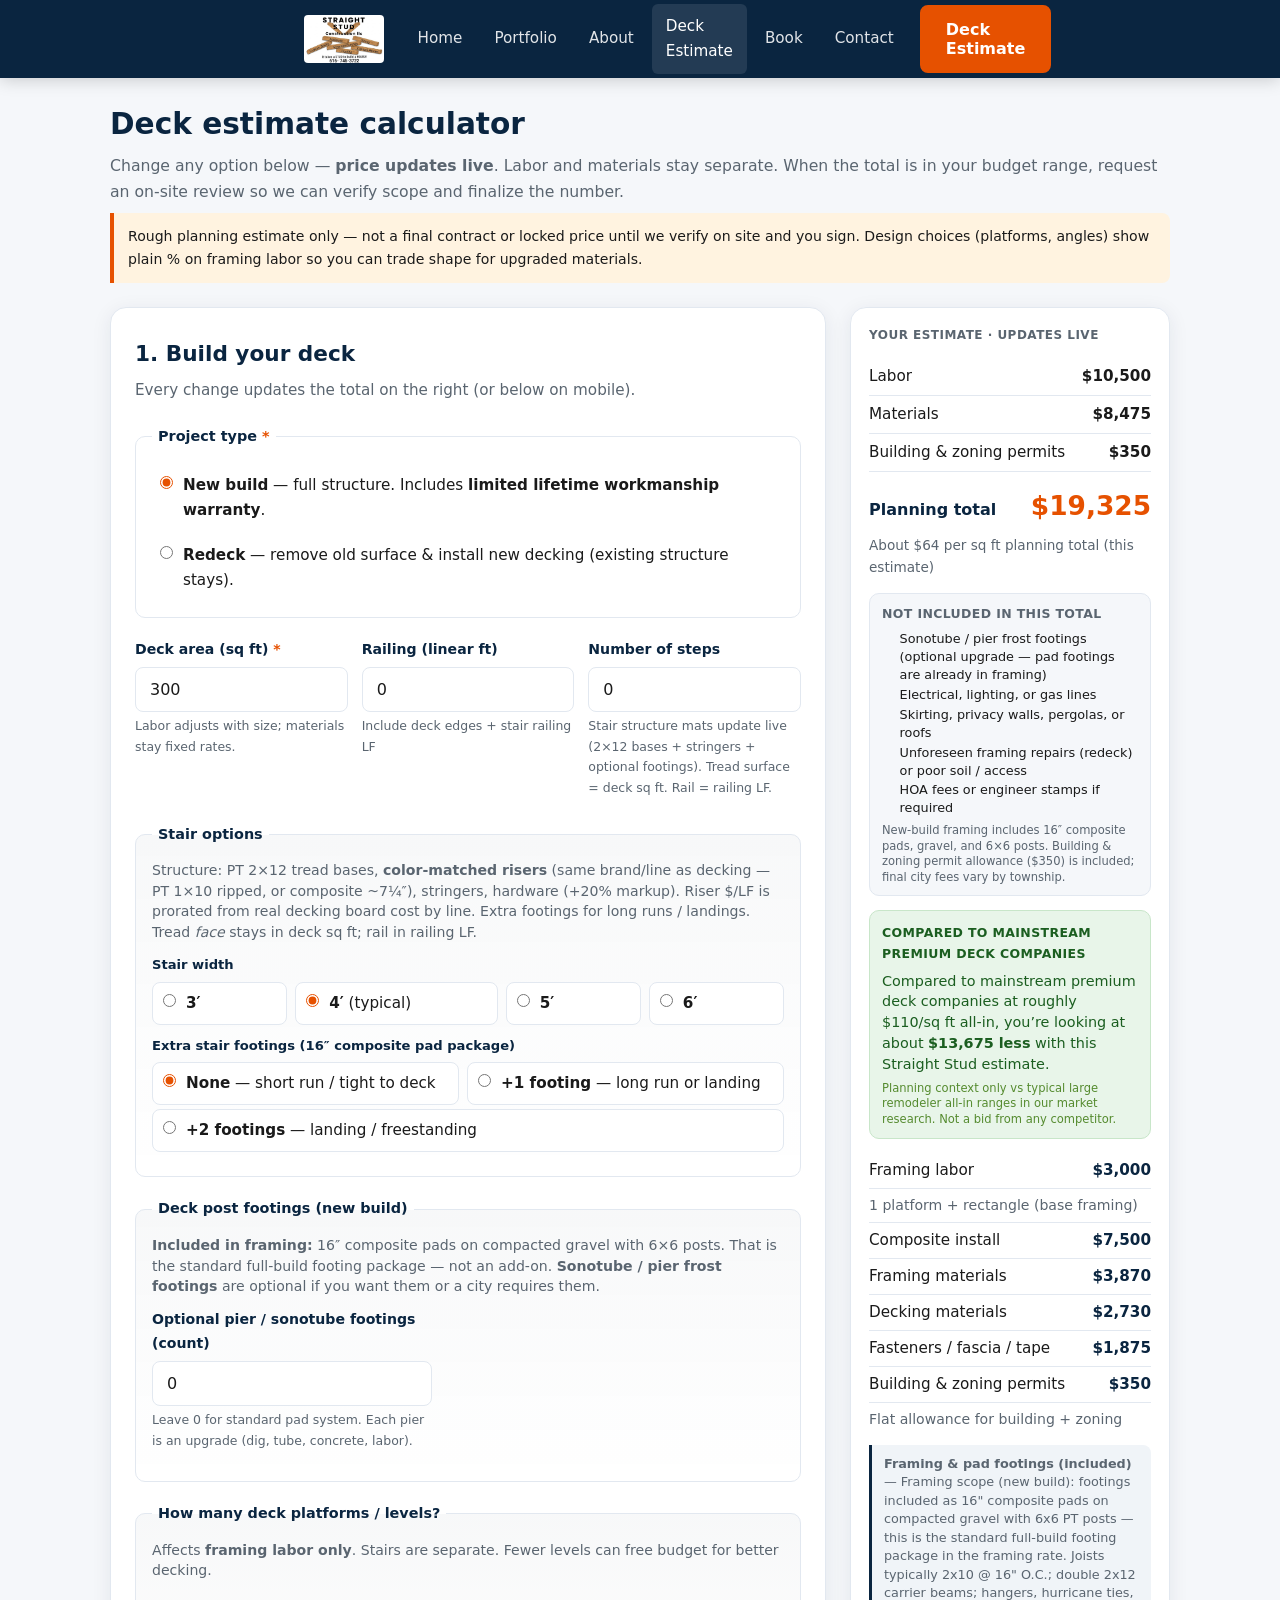
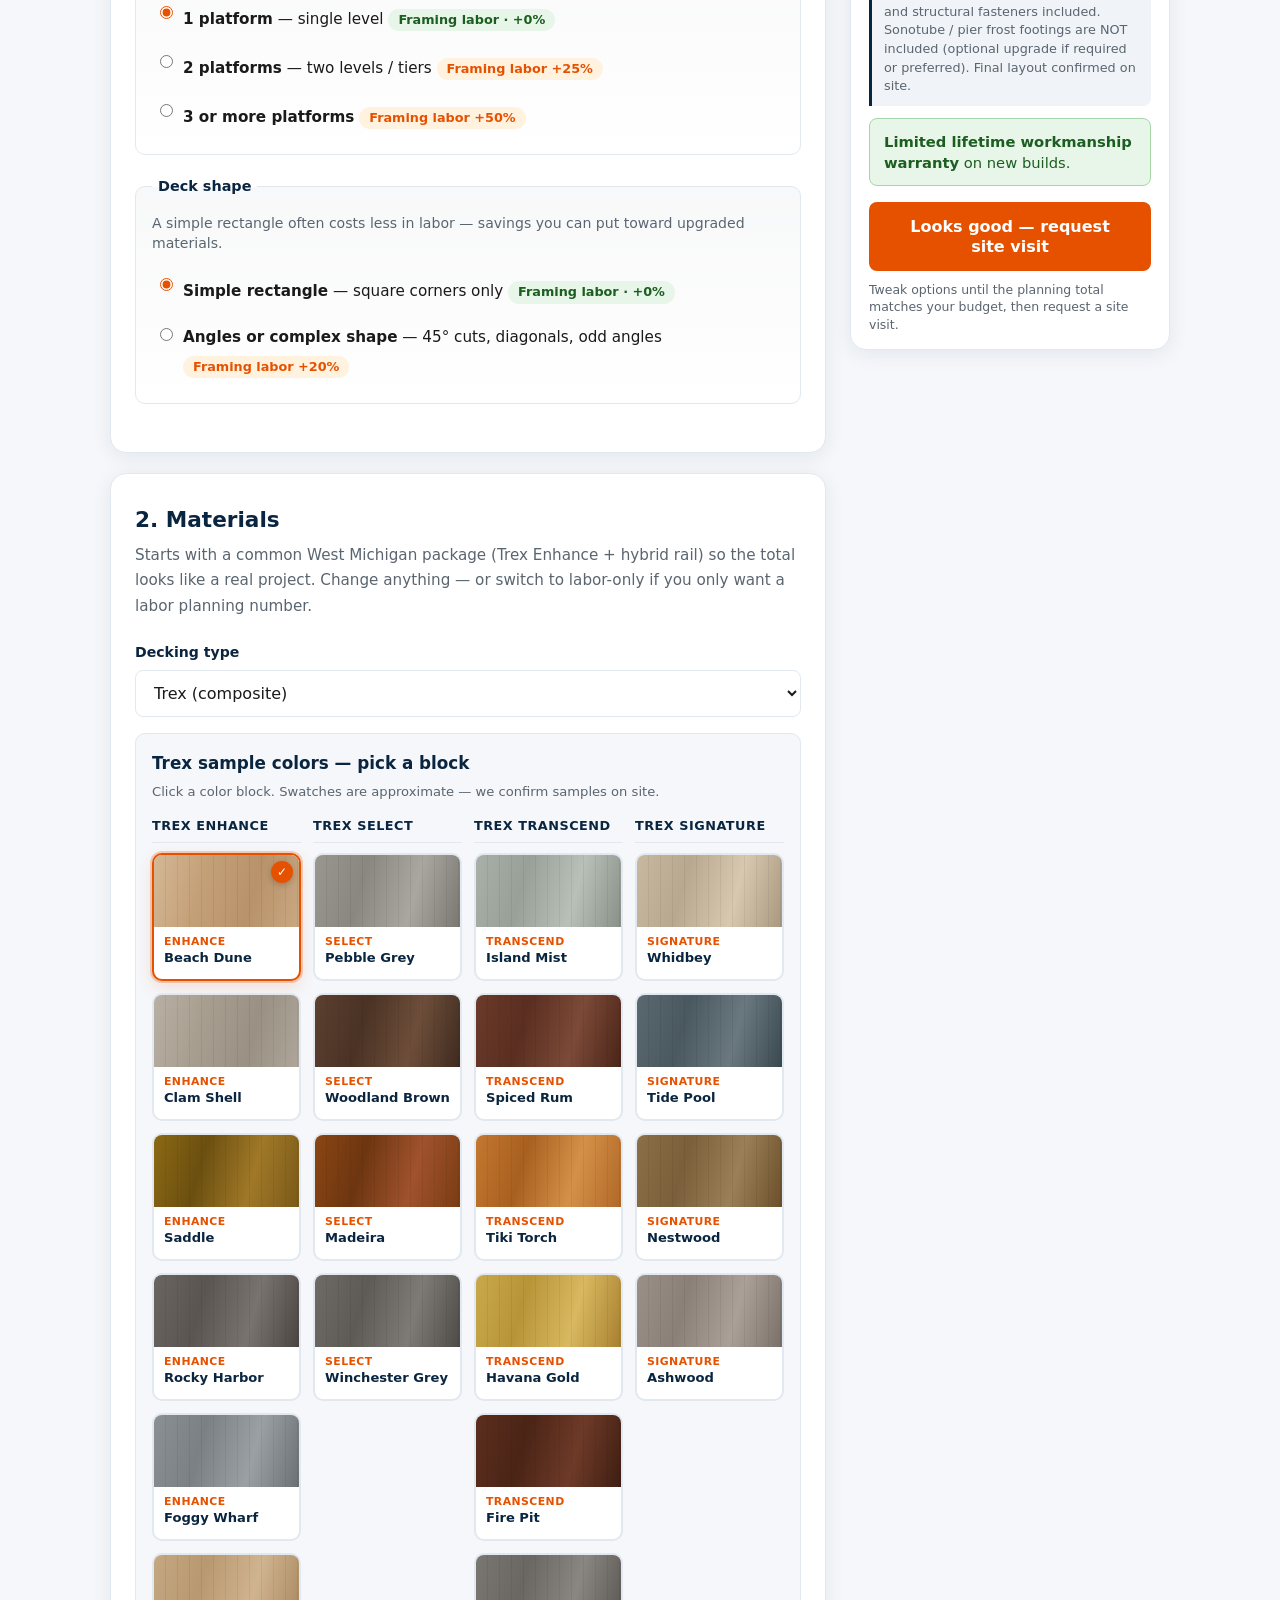
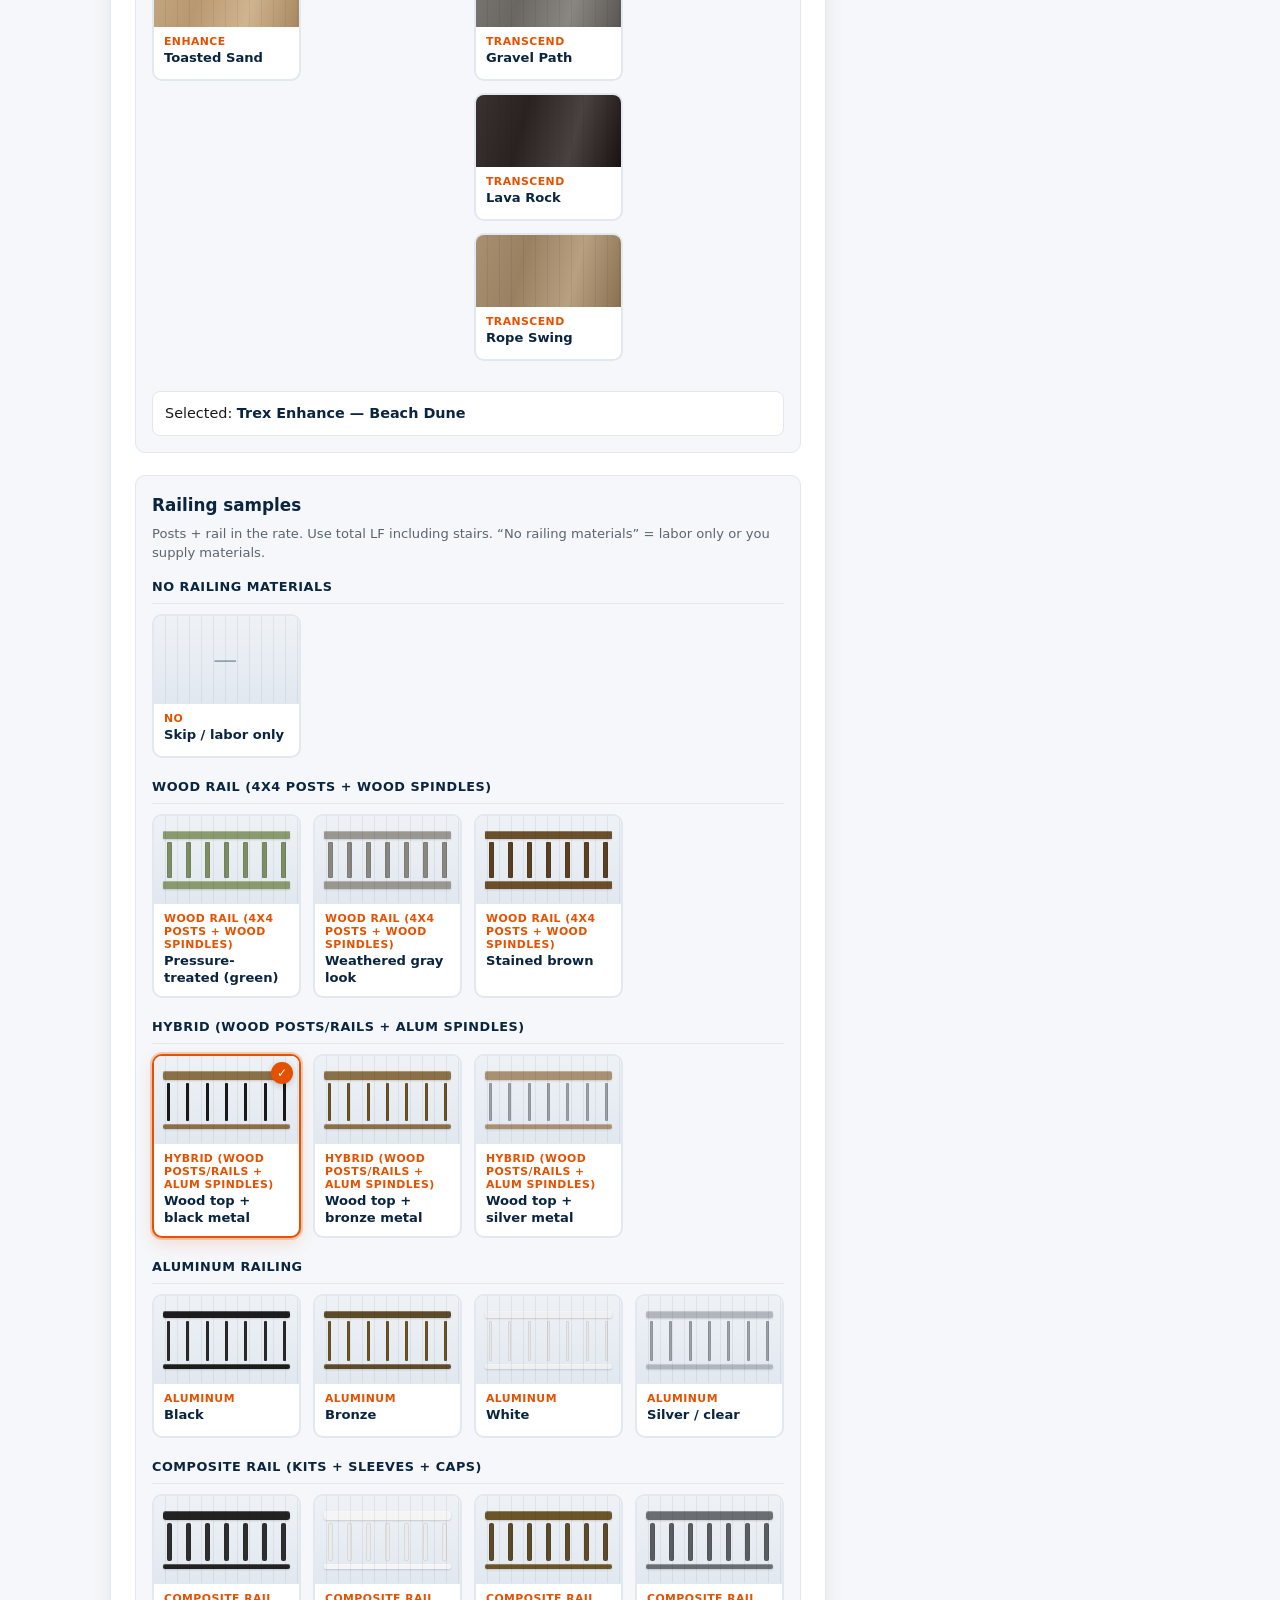
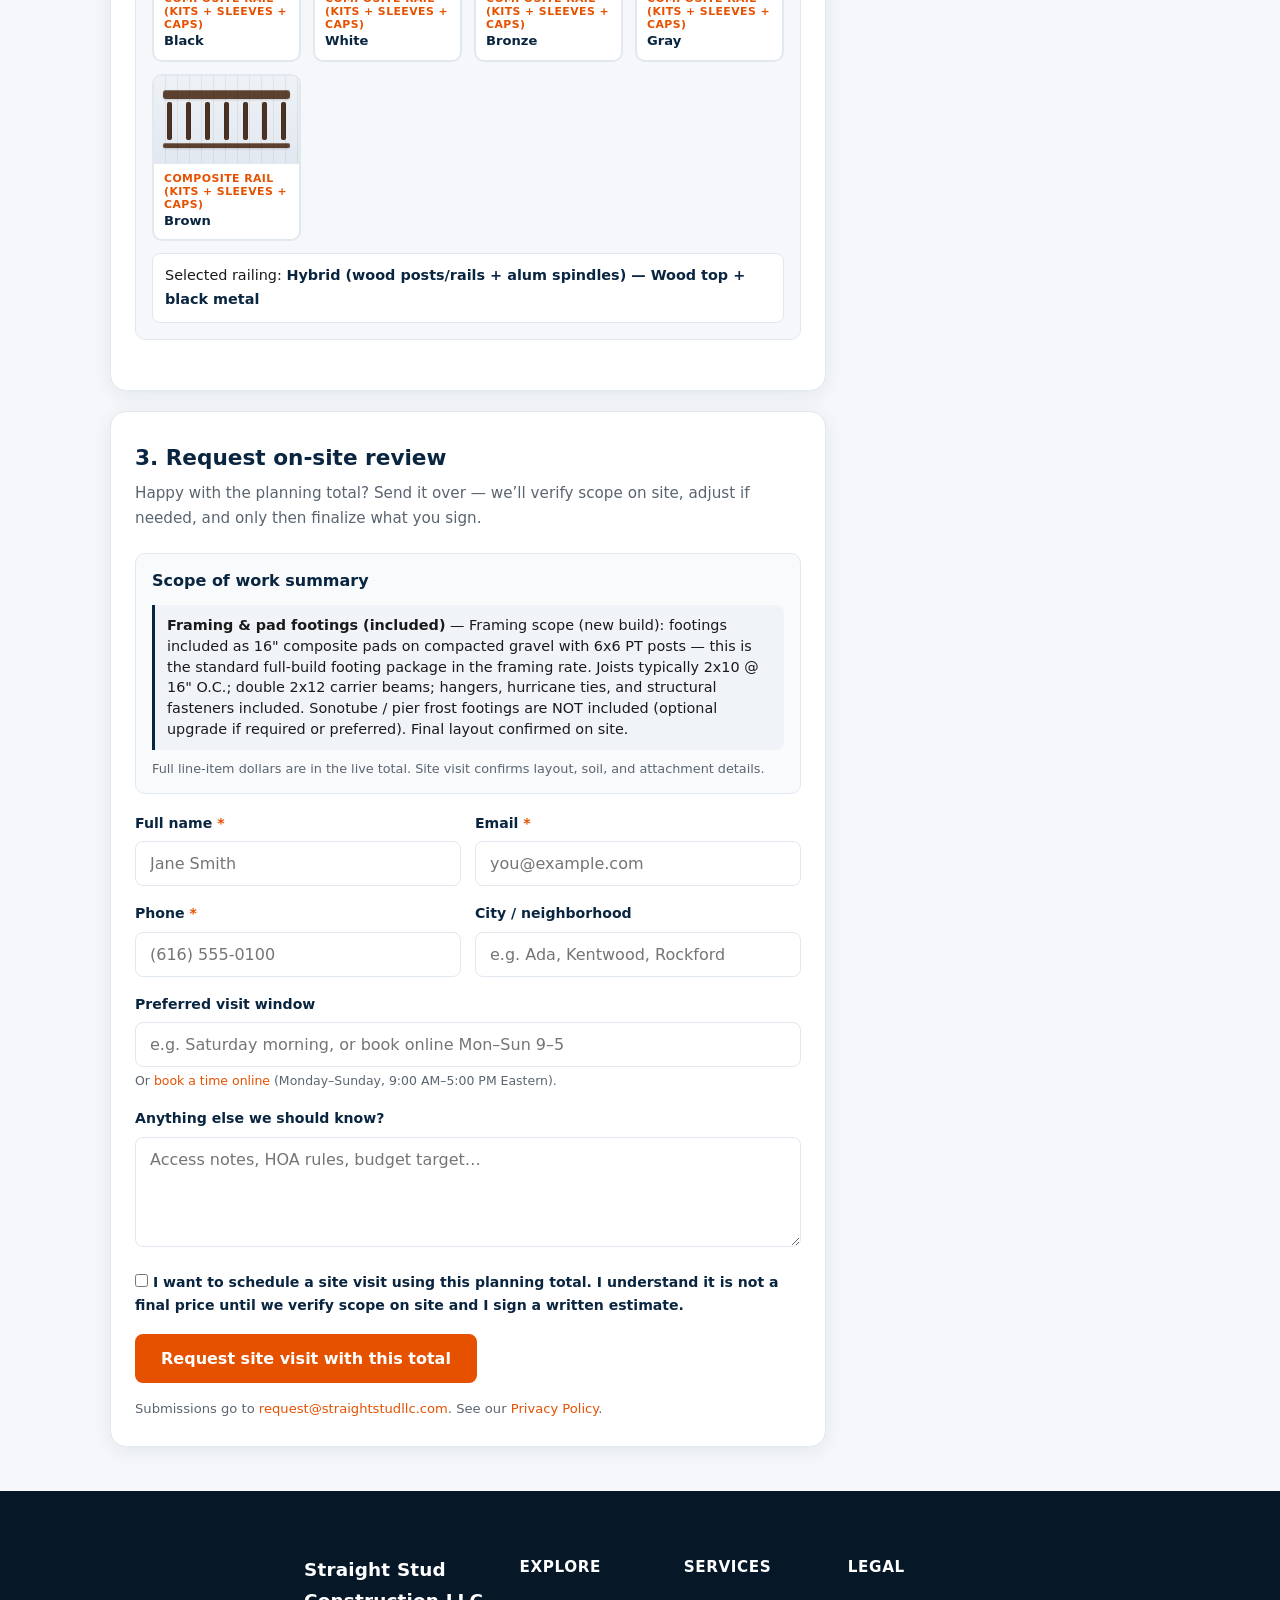
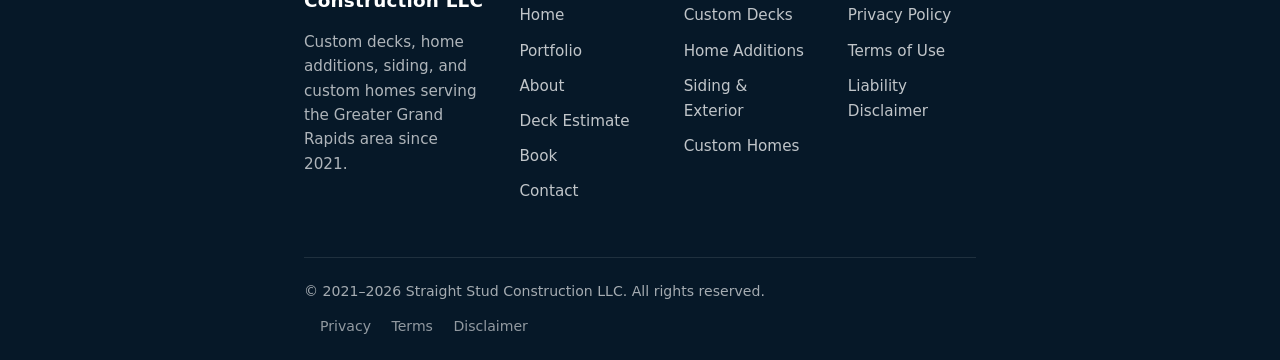
==== deck-estimate/index.html @ d68b2443 "Clarify pad footings are included; add optional pier/sonotube upgrade. New-build framing already cov" ====
<!DOCTYPE html>
<html lang="en">
<head>
  <meta charset="UTF-8">
  <meta name="viewport" content="width=device-width, initial-scale=1.0">
  <meta name="description" content="Free live deck estimate calculator for Greater Grand Rapids — adjust size, design, and materials and see pricing update instantly. Straight Stud Construction LLC.">
  <meta name="robots" content="index, follow">
  <meta name="theme-color" content="#0a2540">
  <meta http-equiv="X-Content-Type-Options" content="nosniff">
  <title>Deck Estimate Calculator | Straight Stud Construction LLC</title>
  <link rel="stylesheet" href="../css/styles.css">
  <script async src="https://www.googletagmanager.com/gtag/js?id=G-XSX8FN3QLS"></script>
  <script>
    window.dataLayer = window.dataLayer || [];
    function gtag(){dataLayer.push(arguments);}
    gtag('js', new Date());
    gtag('config', 'G-XSX8FN3QLS');
  </script>
  <script src="../js/analytics.js"></script>
  <link rel="stylesheet" href="calculator.css?v=20260811-footings">
</head>
<body>
  <noscript><iframe src="https://www.googletagmanager.com/ns.html?id=GTM-T583DK7D" height="0" width="0" style="display:none;visibility:hidden"></iframe></noscript>
  <a class="skip-link" href="#main">Skip to main content</a>

  <header class="site-header">
    <div class="container site-header__inner">
      <a href="../index.html" class="brand" aria-label="Straight Stud Construction LLC home">
        <img src="../assets/logo/logo.jpg" alt="Straight Stud Construction LLC" class="brand__logo" width="180" height="48">
        <span class="brand__text">
          <span class="brand__name">Straight Stud Construction LLC</span>
          <span class="brand__tag">Est. 2021 · Grand Rapids Area</span>
        </span>
      </a>
      <button class="nav-toggle" type="button" aria-label="Open menu" aria-expanded="false" aria-controls="site-nav">
        <span></span><span></span><span></span>
      </button>
      <nav class="nav" id="site-nav" aria-label="Primary">
        <a class="nav__link" href="../index.html">Home</a>
        <a class="nav__link" href="../portfolio/">Portfolio</a>
        <a class="nav__link" href="../about.html">About</a>
        <a class="nav__link is-active" href="index.html">Deck Estimate</a>
        <a class="nav__link" href="../book.html">Book</a>
        <a class="nav__link" href="../contact.html">Contact</a>
        <a class="nav__cta btn btn--primary btn--sm" href="index.html">Deck Estimate</a>
      </nav>
    </div>
  </header>

  <main id="main" class="wrap wrap--live">
    <div class="intro">
      <h1>Deck estimate calculator</h1>
      <p>
        Change any option below — <strong>price updates live</strong>.
        Labor and materials stay separate. When the total is in your budget range,
        request an on-site review so we can verify scope and finalize the number.
      </p>
      <p class="disclaimer">
        Rough planning estimate only — not a final contract or locked price until we verify on site and you sign.
        Design choices (platforms, angles) show plain % on framing labor so you can trade shape for upgraded materials.
      </p>
    </div>

    <div class="live-layout">
      <!-- ========== OPTIONS (all on one page) ========== -->
      <div class="live-main">

        <section class="card" id="section-build" aria-labelledby="build-title">
          <h2 id="build-title">1. Build your deck</h2>
          <p class="panel-lead">Every change updates the total on the right (or below on mobile).</p>

          <fieldset class="choice-block">
            <legend>Project type <span class="req">*</span></legend>
            <label class="choice">
              <input type="radio" name="project_type" value="new_build" checked>
              <span><strong>New build</strong> — full structure. Includes <strong>limited lifetime workmanship warranty</strong>.</span>
            </label>
            <label class="choice">
              <input type="radio" name="project_type" value="redeck">
              <span><strong>Redeck</strong> — remove old surface &amp; install new decking (existing structure stays).</span>
            </label>
          </fieldset>

          <div class="form-row form-row--3">
            <div class="form-group">
              <label for="deck-sqft">Deck area (sq ft) <span class="req">*</span></label>
              <input type="number" id="deck-sqft" min="1" max="20000" step="1" placeholder="e.g. 320" inputmode="numeric" value="300">
              <span class="hint">Labor adjusts with size; materials stay fixed rates.</span>
            </div>
            <div class="form-group">
              <label for="railing-lf">Railing (linear ft)</label>
              <input type="number" id="railing-lf" min="0" max="5000" step="1" placeholder="e.g. 48" inputmode="numeric" value="0">
              <span class="hint">Include deck edges + stair railing LF</span>
            </div>
            <div class="form-group">
              <label for="num-steps">Number of steps</label>
              <input type="number" id="num-steps" min="0" max="100" step="1" placeholder="e.g. 4" inputmode="numeric" value="0">
              <span class="hint">Stair structure mats update live (2×12 bases + stringers + optional footings). Tread surface = deck sq ft. Rail = railing LF.</span>
            </div>
          </div>

          <fieldset class="choice-block choice-block--design" id="stair-options" data-stair-options>
            <legend>Stair options</legend>
            <p class="choice-block__note">
              Structure: PT 2×12 tread bases, <strong>color-matched risers</strong> (same brand/line as decking — PT 1×10 ripped, or composite ~7¼″),
              stringers, hardware (+20% markup). Riser $/LF is prorated from real decking board cost by line.
              Extra footings for long runs / landings. Tread <em>face</em> stays in deck sq ft; rail in railing LF.
            </p>
            <p class="choice-block__sublegend">Stair width</p>
            <div class="choice-row">
              <label class="choice choice--inline">
                <input type="radio" name="stair_width" value="3">
                <span><strong>3′</strong></span>
              </label>
              <label class="choice choice--inline">
                <input type="radio" name="stair_width" value="4" checked>
                <span><strong>4′</strong> (typical)</span>
              </label>
              <label class="choice choice--inline">
                <input type="radio" name="stair_width" value="5">
                <span><strong>5′</strong></span>
              </label>
              <label class="choice choice--inline">
                <input type="radio" name="stair_width" value="6">
                <span><strong>6′</strong></span>
              </label>
            </div>
            <p class="choice-block__sublegend">Extra stair footings (16″ composite pad package)</p>
            <div class="choice-row">
              <label class="choice choice--inline">
                <input type="radio" name="stair_extra_footings" value="0" checked>
                <span><strong>None</strong> — short run / tight to deck</span>
              </label>
              <label class="choice choice--inline">
                <input type="radio" name="stair_extra_footings" value="1">
                <span><strong>+1 footing</strong> — long run or landing</span>
              </label>
              <label class="choice choice--inline">
                <input type="radio" name="stair_extra_footings" value="2">
                <span><strong>+2 footings</strong> — landing / freestanding</span>
              </label>
            </div>
          </fieldset>

          <fieldset class="choice-block choice-block--design" id="footing-options">
            <legend>Deck post footings (new build)</legend>
            <p class="choice-block__note">
              <strong>Included in framing:</strong> 16″ composite pads on compacted gravel with 6×6 posts.
              That is the standard full-build footing package — not an add-on.
              <strong>Sonotube / pier frost footings</strong> are optional if you want them or a city requires them.
            </p>
            <div class="form-group" style="margin-top:10px;max-width:280px">
              <label for="pier-count">Optional pier / sonotube footings (count)</label>
              <input type="number" id="pier-count" min="0" max="40" step="1" value="0" inputmode="numeric">
              <span class="hint">Leave 0 for standard pad system. Each pier is an upgrade (dig, tube, concrete, labor).</span>
            </div>
          </fieldset>

          <fieldset class="choice-block choice-block--design">
            <legend>How many deck platforms / levels?</legend>
            <p class="choice-block__note">
              Affects <strong>framing labor only</strong>. Stairs are separate. Fewer levels can free budget for better decking.
            </p>
            <label class="choice">
              <input type="radio" name="platforms" value="1" checked>
              <span>
                <strong>1 platform</strong> — single level
                <span class="choice-badge choice-badge--base">Framing labor · +0%</span>
              </span>
            </label>
            <label class="choice">
              <input type="radio" name="platforms" value="2">
              <span>
                <strong>2 platforms</strong> — two levels / tiers
                <span class="choice-badge choice-badge--up">Framing labor <strong>+25%</strong></span>
              </span>
            </label>
            <label class="choice">
              <input type="radio" name="platforms" value="3">
              <span>
                <strong>3 or more platforms</strong>
                <span class="choice-badge choice-badge--up">Framing labor <strong>+50%</strong></span>
              </span>
            </label>
          </fieldset>

          <fieldset class="choice-block choice-block--design">
            <legend>Deck shape</legend>
            <p class="choice-block__note">
              A simple rectangle often costs less in labor — savings you can put toward upgraded materials.
            </p>
            <label class="choice">
              <input type="radio" name="deck_shape" value="rectangle" checked>
              <span>
                <strong>Simple rectangle</strong> — square corners only
                <span class="choice-badge choice-badge--base">Framing labor · +0%</span>
              </span>
            </label>
            <label class="choice">
              <input type="radio" name="deck_shape" value="angled">
              <span>
                <strong>Angles or complex shape</strong> — 45° cuts, diagonals, odd angles
                <span class="choice-badge choice-badge--up">Framing labor <strong>+20%</strong></span>
              </span>
            </label>
          </fieldset>
        </section>

        <section class="card" id="section-materials" aria-labelledby="mat-title">
          <h2 id="mat-title">2. Materials</h2>
          <p class="panel-lead">
            Starts with a common West Michigan package (Trex Enhance + hybrid rail) so the total looks like a real project.
            Change anything — or switch to labor-only if you only want a labor planning number.
          </p>

          <div class="form-group">
            <label for="decking-type">Decking type</label>
            <select id="decking-type">
              <option value="trex" selected>Trex (composite)</option>
              <option value="treated">Pressure-treated lumber</option>
              <option value="timbertech">TimberTech (composite)</option>
              <option value="">Labor only — pick decking later</option>
            </select>
          </div>

          <div class="sample-panel" id="sample-panel" hidden>
            <div class="sample-panel__head">
              <h3 id="sample-panel-title">Choose a sample</h3>
              <p class="sample-panel__hint">
                Click a color block. Swatches are approximate — we confirm samples on site.
              </p>
            </div>
            <div id="sample-gallery" class="sample-gallery" role="listbox" aria-labelledby="sample-panel-title"></div>
            <p class="sample-selected" id="sample-selected" hidden>
              Selected: <strong id="sample-selected-label"></strong>
            </p>
            <select id="decking-sub" class="sr-only-select" tabindex="-1" aria-hidden="true">
              <option value="">Select line…</option>
            </select>
            <input type="hidden" id="decking-color" value="">
          </div>

          <div class="sample-panel" id="treated-sample" hidden>
            <div class="sample-panel__head">
              <h3>Pressure-treated lumber</h3>
              <p class="sample-panel__hint">Standard treated decking look (demo swatch).</p>
            </div>
            <div class="sample-gallery sample-gallery--single">
              <div class="sample-card is-selected" aria-selected="true">
                <div class="sample-card__swatch sample-card__swatch--treated" aria-hidden="true"></div>
                <div class="sample-card__meta">
                  <span class="sample-card__line">Pressure-treated</span>
                  <span class="sample-card__name">Natural green / weathers to gray</span>
                </div>
              </div>
            </div>
          </div>

          <div class="sample-panel sample-panel--railing" id="railing-sample-panel">
            <div class="sample-panel__head">
              <h3 id="railing-sample-title">Railing samples</h3>
              <p class="sample-panel__hint">
                Posts + rail in the rate. Use total LF including stairs. “No railing materials” = labor only or you supply materials.
              </p>
            </div>
            <div id="railing-sample-gallery" class="railing-sample-root" role="listbox" aria-labelledby="railing-sample-title"></div>
            <p class="sample-selected" id="railing-sample-selected" hidden>
              Selected railing: <strong id="railing-sample-selected-label"></strong>
            </p>
            <select id="railing-type" class="sr-only-select" tabindex="-1" aria-hidden="true">
              <option value="none">No railing materials</option>
              <option value="treated_wood">Treated railing + wood spindles</option>
              <option value="hybrid" selected>Hybrid railing</option>
              <option value="aluminum">Aluminum railing</option>
              <option value="composite">Composite railing</option>
            </select>
            <input type="hidden" id="railing-color" value="hybrid_black">
          </div>
        </section>

        <section class="card" id="section-lockin" aria-labelledby="lockin-title">
          <h2 id="lockin-title">3. Request on-site review</h2>
          <p class="panel-lead">
            Happy with the planning total? Send it over — we’ll verify scope on site, adjust if needed, and only then finalize what you sign.
          </p>

          <div class="scope-block card-inset" id="scope-summary-block">
            <h3 class="scope-block__title">Scope of work summary</h3>
            <div class="scope-notes scope-notes--checkout" id="scope-framing-notes-checkout"></div>
            <p class="scope-block__hint">
              Full line-item dollars are in the live total. Site visit confirms layout, soil, and attachment details.
            </p>
          </div>

          <div class="notice-banner notice-banner--warn" id="redeck-framing-notice" hidden></div>

          <form
            id="estimate-form"
            action="https://formsubmit.co/request@straightstudllc.com"
            method="POST"
            novalidate
          >
            <div class="hp-field" aria-hidden="true">
              <label for="company_website">Company website</label>
              <input type="text" id="company_website" name="company_website" tabindex="-1" autocomplete="off">
            </div>
            <input type="text" name="_honey" class="hp-field" tabindex="-1" autocomplete="off" aria-hidden="true">
            <input type="hidden" name="_subject" value="Deck estimate site visit request — Straight Stud Construction LLC">
            <input type="hidden" name="_template" value="table">
            <input type="hidden" name="_captcha" value="false">
            <input type="hidden" name="_next" value="https://www.straightstudllc.com/deck-estimate/?sent=1">

            <div class="form-row">
              <div class="form-group">
                <label for="cust-name">Full name <span class="req">*</span></label>
                <input type="text" id="cust-name" name="name" autocomplete="name" maxlength="120" placeholder="Jane Smith" required>
              </div>
              <div class="form-group">
                <label for="cust-email">Email <span class="req">*</span></label>
                <input type="email" id="cust-email" name="email" autocomplete="email" maxlength="120" placeholder="you@example.com" required>
              </div>
            </div>
            <div class="form-row">
              <div class="form-group">
                <label for="cust-phone">Phone <span class="req">*</span></label>
                <input type="tel" id="cust-phone" name="phone" autocomplete="tel" maxlength="30" placeholder="(616) 555-0100" required>
              </div>
              <div class="form-group">
                <label for="cust-city">City / neighborhood</label>
                <input type="text" id="cust-city" name="city" maxlength="100" placeholder="e.g. Ada, Kentwood, Rockford">
              </div>
            </div>
            <div class="form-group">
              <label for="cust-appt">Preferred visit window</label>
              <input type="text" id="cust-appt" name="preferred_visit" maxlength="200" placeholder="e.g. Saturday morning, or book online Mon–Sun 9–5">
              <span class="hint">Or <a href="../book.html">book a time online</a> (Monday–Sunday, 9:00 AM–5:00 PM Eastern).</span>
            </div>
            <div class="form-group">
              <label for="cust-notes">Anything else we should know?</label>
              <textarea id="cust-notes" name="customer_notes" maxlength="2000" placeholder="Access notes, HOA rules, budget target…"></textarea>
            </div>

            <input type="hidden" name="deck_sqft" id="f-sqft" value="">
            <input type="hidden" name="railing_linear_ft" id="f-railing-lf" value="">
            <input type="hidden" name="number_of_steps" id="f-steps" value="">
            <input type="hidden" name="stair_width_ft" id="f-stair-width" value="">
            <input type="hidden" name="stair_extra_footings" id="f-stair-footings" value="">
            <input type="hidden" name="stair_structure_materials" id="f-stair-mats" value="">
            <input type="hidden" name="platforms" id="f-platforms" value="">
            <input type="hidden" name="deck_shape" id="f-deck-shape" value="">
            <input type="hidden" name="framing_labor_platform_factor" id="f-platform-factor" value="">
            <input type="hidden" name="framing_labor_shape_factor" id="f-shape-factor" value="">
            <input type="hidden" name="project_type" id="f-project-type" value="">
            <input type="hidden" name="warranty" id="f-warranty" value="">
            <input type="hidden" name="framing_scope_notes" id="f-framing-scope" value="">
            <input type="hidden" name="labor_framing" id="f-labor-framing" value="">
            <input type="hidden" name="labor_composite_install" id="f-labor-composite" value="">
            <input type="hidden" name="labor_treated_install" id="f-labor-treated" value="">
            <input type="hidden" name="labor_redeck" id="f-labor-redeck" value="">
            <input type="hidden" name="labor_demo_dispose" id="f-labor-demo" value="">
            <input type="hidden" name="redeck_worst_case_framing_labor" id="f-worst-framing-labor" value="">
            <input type="hidden" name="redeck_worst_case_framing_materials" id="f-worst-framing-mat" value="">
            <input type="hidden" name="redeck_worst_case_framing_total" id="f-worst-framing-total" value="">
            <input type="hidden" name="redeck_framing_note" id="f-redeck-framing-note" value="">
            <input type="hidden" name="labor_railing" id="f-labor-railing" value="">
            <input type="hidden" name="labor_steps" id="f-labor-steps" value="">
            <input type="hidden" name="labor_hybrid_extra" id="f-labor-hybrid" value="">
            <input type="hidden" name="labor_total" id="f-labor-total" value="">
            <input type="hidden" name="included_materials" id="f-included-mat" value="">
            <input type="hidden" name="decking_choice" id="f-decking" value="">
            <input type="hidden" name="decking_color_sample" id="f-decking-color" value="">
            <input type="hidden" name="railing_choice" id="f-railing-type" value="">
            <input type="hidden" name="railing_color_sample" id="f-railing-color" value="">
            <input type="hidden" name="framing_materials" id="f-framing-mat" value="">
            <input type="hidden" name="fasteners_hardware" id="f-fasteners" value="">
            <input type="hidden" name="materials_total" id="f-mat-total" value="">
            <input type="hidden" name="building_zoning_permits" id="f-permit" value="">
            <input type="hidden" name="pier_sonotube_count" id="f-pier-count" value="">
            <input type="hidden" name="pier_sonotube_upgrade" id="f-pier-total" value="">
            <input type="hidden" name="grand_total" id="f-grand" value="">
            <input type="hidden" name="competitor_compare_total" id="f-competitor-total" value="">
            <input type="hidden" name="estimated_savings_vs_premium" id="f-savings" value="">
            <input type="hidden" name="estimate_summary" id="f-summary" value="">
            <input type="hidden" name="request_type" value="Planning estimate + schedule verification visit">
            <input type="hidden" name="source" value="deck-estimate-live">

            <div class="form-group">
              <label class="check-label">
                <input type="checkbox" id="agree-rough" required>
                I want to schedule a site visit using this planning total. I understand it is not a final price until we verify scope on site and I sign a written estimate.
              </label>
            </div>

            <p class="field-error" id="err-4" hidden></p>
            <div class="panel-actions">
              <button type="submit" class="btn btn--primary" id="btn-submit">Request site visit with this total</button>
            </div>
            <p class="form-note">
              Submissions go to <a href="mailto:request@straightstudllc.com">request@straightstudllc.com</a>.
              See our <a href="../privacy.html">Privacy Policy</a>.
            </p>
          </form>
        </section>
      </div>

      <!-- ========== LIVE TOTAL (sticky) ========== -->
      <aside class="live-total" id="live-total" aria-live="polite" aria-atomic="true">
        <div class="live-total__inner">
          <p class="live-total__eyebrow">Your estimate · updates live</p>
          <div class="live-total__row">
            <span>Labor</span>
            <strong id="live-labor">$0</strong>
          </div>
          <div class="live-total__row">
            <span>Materials</span>
            <strong id="live-materials">$0</strong>
          </div>
          <div class="live-total__row">
            <span>Building &amp; zoning permits</span>
            <strong id="live-permit">$0</strong>
          </div>
          <div class="live-total__grand">
            <span>Planning total</span>
            <strong id="live-grand">$0</strong>
          </div>
          <p class="live-total__psf" id="live-psf"></p>

          <div class="live-incomplete" id="live-incomplete" hidden>
            <p class="live-incomplete__title">Incomplete package</p>
            <p class="live-incomplete__body" id="live-incomplete-text">
              Pick decking to include board install labor and materials. Labor-only totals are not a full project price.
            </p>
          </div>

          <div class="live-exclusions" id="live-exclusions">
            <p class="live-exclusions__title">Not included in this total</p>
            <ul class="live-exclusions__list">
              <li>Sonotube / pier frost footings (optional upgrade — pad footings are already in framing)</li>
              <li>Electrical, lighting, or gas lines</li>
              <li>Skirting, privacy walls, pergolas, or roofs</li>
              <li>Unforeseen framing repairs (redeck) or poor soil / access</li>
              <li>HOA fees or engineer stamps if required</li>
            </ul>
            <p class="live-exclusions__fine">
              New-build framing includes 16″ composite pads, gravel, and 6×6 posts. Building &amp; zoning permit allowance ($350) is included; final city fees vary by township.
            </p>
          </div>

          <div class="live-savings" id="live-savings" hidden>
            <p class="live-savings__title">Compared to mainstream premium deck companies</p>
            <p class="live-savings__body" id="live-savings-text"></p>
            <p class="live-savings__fine">
              Planning context only vs typical large remodeler all-in ranges in our market research.
              Not a bid from any competitor.
            </p>
          </div>

          <div class="live-breakdown" id="live-breakdown">
            <!-- filled by JS -->
          </div>

          <div class="scope-notes" id="scope-framing-notes" hidden></div>

          <p class="warranty-banner" id="warranty-banner" hidden>
            <strong>Limited lifetime workmanship warranty</strong> on new builds.
          </p>

          <a class="btn btn--primary btn--block" href="#section-lockin" id="btn-jump-lockin">Looks good — request site visit</a>
          <p class="live-total__hint">Tweak options until the planning total matches your budget, then request a site visit.</p>
        </div>
      </aside>
    </div>
  </main>

  <footer class="site-footer">
    <div class="container">
      <div class="footer-grid">
        <div class="footer-brand">
          <div class="brand__name">Straight Stud Construction LLC</div>
          <p>Custom decks, home additions, siding, and custom homes serving the Greater Grand Rapids area since 2021.</p>
        </div>
        <div class="footer-col">
          <h4>Explore</h4>
          <a href="../index.html">Home</a>
          <a href="../portfolio/">Portfolio</a>
          <a href="../about.html">About</a>
          <a href="index.html">Deck Estimate</a>
          <a href="../book.html">Book</a>
          <a href="../contact.html">Contact</a>
        </div>
        <div class="footer-col">
          <h4>Services</h4>
          <a href="../portfolio/?filter=decks">Custom Decks</a>
          <a href="../portfolio/?filter=additions">Home Additions</a>
          <a href="../portfolio/?filter=siding">Siding &amp; Exterior</a>
          <a href="../portfolio/?filter=custom-homes">Custom Homes</a>
        </div>
        <div class="footer-col">
          <h4>Legal</h4>
          <a href="../privacy.html">Privacy Policy</a>
          <a href="../terms.html">Terms of Use</a>
          <a href="../liability.html">Liability Disclaimer</a>
        </div>
      </div>
      <div class="footer-bottom">
        <span>&copy; 2021–<span data-year>2026</span> Straight Stud Construction LLC. All rights reserved.</span>
        <span>
          <a href="../privacy.html">Privacy</a>
          <a href="../terms.html">Terms</a>
          <a href="../liability.html">Disclaimer</a>
        </span>
      </div>
    </div>
  </footer>

  <script src="../js/main.js" defer></script>
  <script src="calculator.js?v=20260811-footings" defer></script>
</body>
</html>
---- css/styles.css ----
/* ============================================================
   Straight Stud Construction LLC — Professional Site Styles
   ============================================================ */

:root {
  --primary: #0a2540;
  --primary-dark: #061828;
  --primary-light: #123a5c;
  --accent: #e65100;
  --accent-hover: #bf360c;
  --accent-soft: #fff3e0;
  --text: #1a1a1a;
  --text-muted: #5a6570;
  --bg: #ffffff;
  --bg-alt: #f5f7fa;
  --bg-dark: #0a2540;
  --border: #e2e8f0;
  --shadow: 0 4px 20px rgba(10, 37, 64, 0.08);
  --shadow-lg: 0 12px 40px rgba(10, 37, 64, 0.14);
  --radius: 10px;
  --radius-lg: 16px;
  --font: "Segoe UI", system-ui, -apple-system, BlinkMacSystemFont, sans-serif;
  --font-display: "Segoe UI", system-ui, -apple-system, sans-serif;
  --max: 1180px;
  --header-h: 78px;
  --transition: 0.25s ease;
}

*,
*::before,
*::after {
  box-sizing: border-box;
  margin: 0;
  padding: 0;
}

html {
  scroll-behavior: smooth;
  scroll-padding-top: calc(var(--header-h) + 16px);
}

body {
  font-family: var(--font);
  color: var(--text);
  line-height: 1.65;
  background: var(--bg);
  -webkit-font-smoothing: antialiased;
}

img {
  max-width: 100%;
  height: auto;
  display: block;
}

a {
  color: var(--accent);
  text-decoration: none;
  transition: color var(--transition);
}

a:hover {
  color: var(--accent-hover);
}

ul {
  list-style: none;
}

/* ---------- Accessibility ---------- */
.skip-link {
  position: absolute;
  top: -100px;
  left: 16px;
  background: var(--accent);
  color: #fff;
  padding: 12px 20px;
  z-index: 1000;
  border-radius: 0 0 8px 8px;
  font-weight: 600;
}

.skip-link:focus {
  top: 0;
  color: #fff;
}

.sr-only {
  position: absolute;
  width: 1px;
  height: 1px;
  padding: 0;
  margin: -1px;
  overflow: hidden;
  clip: rect(0, 0, 0, 0);
  border: 0;
}

/* ---------- Layout ---------- */
.container {
  width: 100%;
  max-width: var(--max);
  margin: 0 auto;
  padding: 0 24px;
}

.section {
  padding: 88px 0;
}

.section--alt {
  background: var(--bg-alt);
}

.section__header {
  text-align: center;
  max-width: 680px;
  margin: 0 auto 48px;
}

.section__eyebrow {
  display: inline-block;
  font-size: 0.8rem;
  font-weight: 700;
  letter-spacing: 0.12em;
  text-transform: uppercase;
  color: var(--accent);
  margin-bottom: 12px;
}

.section__title {
  font-family: var(--font-display);
  font-size: clamp(1.85rem, 4vw, 2.5rem);
  font-weight: 700;
  color: var(--primary);
  line-height: 1.2;
  margin-bottom: 14px;
}

.section__lead {
  font-size: 1.1rem;
  color: var(--text-muted);
}

/* ---------- Buttons ---------- */
.btn {
  display: inline-flex;
  align-items: center;
  justify-content: center;
  gap: 8px;
  padding: 14px 28px;
  font-size: 1rem;
  font-weight: 600;
  font-family: inherit;
  border: 2px solid transparent;
  border-radius: 8px;
  cursor: pointer;
  transition: background var(--transition), color var(--transition),
    border-color var(--transition), transform 0.15s ease, box-shadow var(--transition);
  text-decoration: none;
  line-height: 1.2;
}

.btn:hover {
  transform: translateY(-1px);
  text-decoration: none;
}

.btn:active {
  transform: translateY(0);
}

.btn--primary {
  background: var(--accent);
  color: #fff;
  border-color: var(--accent);
}

.btn--primary:hover {
  background: var(--accent-hover);
  border-color: var(--accent-hover);
  color: #fff;
  box-shadow: 0 6px 20px rgba(230, 81, 0, 0.35);
}

.btn--secondary {
  background: transparent;
  color: #fff;
  border-color: rgba(255, 255, 255, 0.7);
}

.btn--secondary:hover {
  background: #fff;
  color: var(--primary);
  border-color: #fff;
}

.btn--outline {
  background: transparent;
  color: var(--primary);
  border-color: var(--primary);
}

.btn--outline:hover {
  background: var(--primary);
  color: #fff;
}

.btn--full {
  width: 100%;
}

.btn--sm {
  padding: 10px 18px;
  font-size: 0.9rem;
}

/* ---------- Header / Nav ---------- */
.site-header {
  position: sticky;
  top: 0;
  z-index: 200;
  background: var(--primary);
  color: #fff;
  box-shadow: 0 2px 16px rgba(0, 0, 0, 0.18);
}

.site-header__inner {
  display: flex;
  align-items: center;
  justify-content: space-between;
  min-height: var(--header-h);
  gap: 20px;
}

.brand {
  display: flex;
  align-items: center;
  gap: 10px;
  color: #fff;
  text-decoration: none;
  flex-shrink: 0;
  max-width: min(220px, 42vw);
}

.brand:hover {
  color: #fff;
  opacity: 0.95;
}

.brand__logo {
  display: block;
  height: 48px;
  width: auto;
  max-width: 180px;
  object-fit: contain;
  object-position: left center;
  border-radius: 4px;
}

/* Logo is the brand mark — hide duplicate text so header stays clean */
.brand__text {
  display: none;
  flex-direction: column;
  line-height: 1.15;
}

.brand__name {
  font-size: 1.05rem;
  font-weight: 700;
  letter-spacing: 0.01em;
}

.brand__tag {
  font-size: 0.72rem;
  opacity: 0.75;
  font-weight: 500;
}

@media (max-width: 480px) {
  .brand {
    max-width: min(150px, 48vw);
  }
  .brand__logo {
    height: 40px;
    max-width: 140px;
  }
}

.nav {
  display: flex;
  align-items: center;
  gap: 4px;
}

.nav__link {
  color: rgba(255, 255, 255, 0.88);
  padding: 10px 14px;
  font-weight: 500;
  font-size: 0.95rem;
  border-radius: 6px;
  transition: background var(--transition), color var(--transition);
}

.nav__link:hover,
.nav__link.is-active {
  color: #fff;
  background: rgba(255, 255, 255, 0.1);
}

.nav__cta {
  margin-left: 8px;
}

.nav-toggle {
  display: none;
  background: transparent;
  border: 1px solid rgba(255, 255, 255, 0.35);
  color: #fff;
  width: 44px;
  height: 44px;
  border-radius: 8px;
  cursor: pointer;
  flex-direction: column;
  align-items: center;
  justify-content: center;
  gap: 5px;
  padding: 0;
}

.nav-toggle span {
  display: block;
  width: 20px;
  height: 2px;
  background: #fff;
  transition: transform var(--transition), opacity var(--transition);
}

/* ---------- Hero ---------- */
.hero {
  position: relative;
  min-height: min(78vh, 640px);
  display: flex;
  align-items: center;
  background: var(--primary-dark);
  color: #fff;
  overflow: hidden;
}

/* Rotating project photo reel (Arroyo + Pentwater) */
.hero__slides {
  position: absolute;
  inset: 0;
  z-index: 0;
}

.hero__slide {
  position: absolute;
  inset: 0;
  background-position: center;
  background-size: cover;
  background-repeat: no-repeat;
  opacity: 0;
  transform: scale(1.04);
  transition: opacity 1.1s ease, transform 6s ease;
  will-change: opacity, transform;
}

.hero__slide.is-active {
  opacity: 1;
  transform: scale(1);
  z-index: 1;
}

.hero__bg {
  position: absolute;
  inset: 0;
  z-index: 1;
  pointer-events: none;
  /* Lighter veil so Arroyo / Pentwater photos read clearly while text stays legible */
  background:
    linear-gradient(
      115deg,
      rgba(6, 24, 40, 0.72) 0%,
      rgba(10, 37, 64, 0.48) 42%,
      rgba(10, 37, 64, 0.22) 100%
    );
}

.hero__content {
  position: relative;
  z-index: 2;
  padding: 100px 0 90px;
  max-width: 700px;
  text-shadow: 0 2px 18px rgba(0, 0, 0, 0.45);
}

.hero__project {
  margin-top: 28px;
  display: flex;
  flex-direction: column;
  gap: 4px;
}

.hero__project-eyebrow {
  font-size: 0.75rem;
  font-weight: 600;
  letter-spacing: 0.08em;
  text-transform: uppercase;
  color: #ffb74d;
  opacity: 0.95;
}

.hero__project-name {
  font-size: 1rem;
  font-weight: 600;
  opacity: 0.95;
  min-height: 1.4em;
  transition: opacity 0.35s ease;
}

.hero__project-name.is-fading {
  opacity: 0;
}

.hero__controls {
  display: flex;
  flex-wrap: wrap;
  align-items: center;
  gap: 10px;
  margin-top: 18px;
}

.hero__dot {
  width: 10px;
  height: 10px;
  padding: 0;
  border: 0;
  border-radius: 999px;
  background: rgba(255, 255, 255, 0.35);
  cursor: pointer;
  transition: background 0.25s ease, transform 0.25s ease, width 0.25s ease;
}

.hero__dot:hover,
.hero__dot:focus-visible {
  background: rgba(255, 255, 255, 0.7);
  outline: none;
  transform: scale(1.15);
}

.hero__dot.is-active {
  width: 28px;
  background: #ffb74d;
}

@media (prefers-reduced-motion: reduce) {
  .hero__slide {
    transition: opacity 0.01ms;
    transform: none;
  }
  .hero__slide.is-active {
    transform: none;
  }
}

.hero__badge {
  display: inline-flex;
  align-items: center;
  gap: 8px;
  background: rgba(230, 81, 0, 0.18);
  border: 1px solid rgba(230, 81, 0, 0.45);
  color: #ffb74d;
  font-size: 0.82rem;
  font-weight: 600;
  letter-spacing: 0.06em;
  text-transform: uppercase;
  padding: 8px 14px;
  border-radius: 999px;
  margin-bottom: 22px;
}

.hero h1 {
  font-size: clamp(2.2rem, 5.5vw, 3.4rem);
  font-weight: 800;
  line-height: 1.12;
  margin-bottom: 18px;
  letter-spacing: -0.02em;
  text-shadow: 0 2px 24px rgba(0, 0, 0, 0.55);
}

.hero__lead {
  font-size: 1.15rem;
  opacity: 0.95;
  margin-bottom: 32px;
  max-width: 540px;
  line-height: 1.7;
  text-shadow: 0 1px 14px rgba(0, 0, 0, 0.5);
}

.hero__actions {
  display: flex;
  flex-wrap: wrap;
  gap: 14px;
  margin-bottom: 40px;
}

.hero__meta {
  display: flex;
  flex-wrap: wrap;
  gap: 28px;
  padding-top: 28px;
  border-top: 1px solid rgba(255, 255, 255, 0.15);
}

.hero__meta-item strong {
  display: block;
  font-size: 1.35rem;
  font-weight: 700;
  color: #ffb74d;
}

.hero__meta-item span {
  font-size: 0.88rem;
  opacity: 0.75;
}

/* ---------- Service Cards ---------- */
.services-grid {
  display: grid;
  grid-template-columns: repeat(auto-fit, minmax(250px, 1fr));
  gap: 24px;
}

.service-card {
  background: #fff;
  border: 1px solid var(--border);
  border-radius: var(--radius-lg);
  padding: 32px 28px;
  box-shadow: var(--shadow);
  transition: transform var(--transition), box-shadow var(--transition);
  height: 100%;
}

.service-card:hover {
  transform: translateY(-4px);
  box-shadow: var(--shadow-lg);
}

.service-card__icon {
  width: 52px;
  height: 52px;
  border-radius: 12px;
  background: var(--accent-soft);
  color: var(--accent);
  display: flex;
  align-items: center;
  justify-content: center;
  font-size: 1.5rem;
  margin-bottom: 18px;
}

.service-card h3 {
  font-size: 1.2rem;
  color: var(--primary);
  margin-bottom: 10px;
}

.service-card p {
  color: var(--text-muted);
  font-size: 0.98rem;
}

/* ---------- Portfolio ---------- */
.portfolio-filters {
  display: flex;
  flex-wrap: wrap;
  justify-content: center;
  gap: 10px;
  margin-bottom: 36px;
}

.filter-btn {
  background: #fff;
  border: 1px solid var(--border);
  color: var(--text-muted);
  padding: 10px 20px;
  border-radius: 999px;
  font-family: inherit;
  font-size: 0.92rem;
  font-weight: 600;
  cursor: pointer;
  transition: all var(--transition);
}

.filter-btn:hover,
.filter-btn.is-active {
  background: var(--primary);
  border-color: var(--primary);
  color: #fff;
}

.portfolio-grid {
  display: grid;
  grid-template-columns: repeat(auto-fill, minmax(280px, 1fr));
  gap: 20px;
}

.portfolio-item {
  position: relative;
  border-radius: var(--radius);
  overflow: hidden;
  aspect-ratio: 4 / 3;
  background: var(--primary-light);
  cursor: pointer;
  box-shadow: var(--shadow);
  transition: transform var(--transition), box-shadow var(--transition);
}

.portfolio-item:hover {
  transform: translateY(-3px);
  box-shadow: var(--shadow-lg);
}

.portfolio-item img {
  width: 100%;
  height: 100%;
  object-fit: cover;
  transition: transform 0.4s ease;
}

.portfolio-item:hover img {
  transform: scale(1.05);
}

.portfolio-item__overlay {
  position: absolute;
  inset: 0;
  background: linear-gradient(to top, rgba(6, 24, 40, 0.88) 0%, transparent 55%);
  display: flex;
  flex-direction: column;
  justify-content: flex-end;
  padding: 20px;
  opacity: 0;
  transition: opacity var(--transition);
}

.portfolio-item:hover .portfolio-item__overlay,
.portfolio-item:focus-within .portfolio-item__overlay {
  opacity: 1;
}

.portfolio-item__cat {
  font-size: 0.75rem;
  font-weight: 700;
  letter-spacing: 0.08em;
  text-transform: uppercase;
  color: #ffb74d;
  margin-bottom: 4px;
}

.portfolio-item__title {
  color: #fff;
  font-size: 1.05rem;
  font-weight: 600;
}

.portfolio-item.is-hidden {
  display: none;
}

/* Placeholder when no real photo yet */
.portfolio-item--placeholder {
  background: linear-gradient(145deg, var(--primary) 0%, var(--primary-light) 100%);
  display: flex;
  align-items: center;
  justify-content: center;
  color: rgba(255, 255, 255, 0.55);
  font-size: 0.9rem;
  font-weight: 600;
  text-align: center;
  padding: 24px;
  cursor: default;
}

.portfolio-item--placeholder:hover {
  transform: none;
}

.portfolio-empty {
  grid-column: 1 / -1;
  text-align: center;
  padding: 48px 24px;
  color: var(--text-muted);
  background: var(--bg-alt);
  border-radius: var(--radius);
  border: 1px dashed var(--border);
}

/* Lightbox */
.lightbox {
  position: fixed;
  inset: 0;
  z-index: 500;
  background: rgba(6, 24, 40, 0.94);
  display: none;
  align-items: center;
  justify-content: center;
  padding: 24px;
}

.lightbox.is-open {
  display: flex;
}

.lightbox__img {
  max-width: min(92vw, 1100px);
  max-height: 85vh;
  object-fit: contain;
  border-radius: 8px;
  box-shadow: 0 20px 60px rgba(0, 0, 0, 0.5);
}

.lightbox__caption {
  position: absolute;
  bottom: 28px;
  left: 50%;
  transform: translateX(-50%);
  color: #fff;
  font-size: 1rem;
  text-align: center;
  max-width: 90%;
}

.lightbox__close {
  position: absolute;
  top: 20px;
  right: 24px;
  background: transparent;
  border: none;
  color: #fff;
  font-size: 2rem;
  cursor: pointer;
  line-height: 1;
  width: 48px;
  height: 48px;
  border-radius: 50%;
  transition: background var(--transition);
}

.lightbox__close:hover {
  background: rgba(255, 255, 255, 0.12);
}

.lightbox__nav {
  position: absolute;
  top: 50%;
  transform: translateY(-50%);
  background: rgba(255, 255, 255, 0.1);
  border: none;
  color: #fff;
  width: 48px;
  height: 48px;
  border-radius: 50%;
  font-size: 1.4rem;
  cursor: pointer;
  transition: background var(--transition);
}

.lightbox__nav:hover {
  background: rgba(255, 255, 255, 0.22);
}

.lightbox__prev {
  left: 16px;
}

.lightbox__next {
  right: 16px;
}

/* ---------- About / Why Us ---------- */
.about-grid {
  display: grid;
  grid-template-columns: 1fr 1fr;
  gap: 48px;
  align-items: center;
}

.about-grid__media {
  border-radius: var(--radius-lg);
  overflow: hidden;
  box-shadow: var(--shadow-lg);
  aspect-ratio: 4 / 3;
  background: linear-gradient(145deg, var(--primary) 0%, var(--primary-light) 100%);
  display: flex;
  align-items: center;
  justify-content: center;
  color: rgba(255, 255, 255, 0.5);
  font-weight: 600;
}

.about-grid__media img {
  width: 100%;
  height: 100%;
  object-fit: cover;
}

.about-grid__body h2 {
  text-align: left;
  margin-bottom: 16px;
}

.about-grid__body p {
  color: var(--text-muted);
  margin-bottom: 16px;
}

.checklist {
  margin-top: 20px;
}

.checklist li {
  display: flex;
  align-items: flex-start;
  gap: 12px;
  margin-bottom: 12px;
  color: var(--text);
  font-weight: 500;
}

.checklist li::before {
  content: "✓";
  flex-shrink: 0;
  width: 24px;
  height: 24px;
  border-radius: 50%;
  background: var(--accent-soft);
  color: var(--accent);
  display: flex;
  align-items: center;
  justify-content: center;
  font-size: 0.75rem;
  font-weight: 700;
  margin-top: 2px;
}

.stats-row {
  display: grid;
  grid-template-columns: repeat(3, 1fr);
  gap: 20px;
  margin-top: 36px;
}

.stat {
  text-align: center;
  padding: 24px 16px;
  background: var(--bg-alt);
  border-radius: var(--radius);
  border: 1px solid var(--border);
}

.stat__num {
  display: block;
  font-size: 2rem;
  font-weight: 800;
  color: var(--accent);
  line-height: 1.1;
}

.stat__label {
  font-size: 0.88rem;
  color: var(--text-muted);
  margin-top: 6px;
}

/* ---------- CTA Banner ---------- */
.cta-banner {
  background: linear-gradient(135deg, var(--primary) 0%, var(--primary-light) 100%);
  color: #fff;
  text-align: center;
  padding: 72px 24px;
  border-radius: var(--radius-lg);
}

.cta-banner h2 {
  color: #fff;
  font-size: clamp(1.6rem, 3.5vw, 2.2rem);
  margin-bottom: 12px;
}

.cta-banner p {
  opacity: 0.88;
  margin-bottom: 28px;
  max-width: 520px;
  margin-left: auto;
  margin-right: auto;
}

.cta-banner .btn--primary {
  box-shadow: 0 6px 24px rgba(230, 81, 0, 0.4);
}

/* ---------- Contact ---------- */
.contact-layout {
  display: grid;
  grid-template-columns: 1fr 1.15fr;
  gap: 40px;
  align-items: start;
}

.contact-info {
  background: var(--primary);
  color: #fff;
  border-radius: var(--radius-lg);
  padding: 40px 32px;
  height: 100%;
}

.contact-info h2 {
  color: #fff;
  font-size: 1.6rem;
  margin-bottom: 12px;
  text-align: left;
}

.contact-info > p {
  opacity: 0.85;
  margin-bottom: 32px;
}

.contact-detail {
  display: flex;
  gap: 16px;
  margin-bottom: 24px;
}

.contact-detail__icon {
  width: 44px;
  height: 44px;
  border-radius: 10px;
  background: rgba(255, 255, 255, 0.1);
  display: flex;
  align-items: center;
  justify-content: center;
  flex-shrink: 0;
  font-size: 1.15rem;
}

.contact-detail strong {
  display: block;
  font-size: 0.85rem;
  opacity: 0.7;
  font-weight: 500;
  margin-bottom: 2px;
}

.contact-detail a {
  color: #fff;
  font-weight: 600;
}

.contact-detail a:hover {
  color: #ffb74d;
}

.contact-detail span {
  color: rgba(255, 255, 255, 0.9);
}

.contact-hours {
  margin-top: 32px;
  padding-top: 28px;
  border-top: 1px solid rgba(255, 255, 255, 0.15);
}

.contact-hours h3 {
  font-size: 1rem;
  margin-bottom: 12px;
}

.contact-hours li {
  display: flex;
  justify-content: space-between;
  padding: 6px 0;
  font-size: 0.95rem;
  opacity: 0.9;
}

.contact-form-card {
  background: #fff;
  border: 1px solid var(--border);
  border-radius: var(--radius-lg);
  padding: 40px 32px;
  box-shadow: var(--shadow);
}

.contact-form-card h2 {
  text-align: left;
  font-size: 1.6rem;
  margin-bottom: 8px;
}

.contact-form-card > p {
  color: var(--text-muted);
  margin-bottom: 28px;
}

/* ---------- Google Calendar booking ---------- */
.booking-layout {
  display: grid;
  grid-template-columns: 0.9fr 1.35fr;
  gap: 32px;
  align-items: start;
}

.booking-aside {
  background: var(--primary);
  color: #fff;
  border-radius: var(--radius-lg);
  padding: 36px 28px;
}

.booking-aside h2 {
  color: #fff;
  font-size: 1.45rem;
  margin-bottom: 12px;
  text-align: left;
}

.booking-aside > p {
  opacity: 0.9;
  margin-bottom: 24px;
}

.booking-facts {
  list-style: none;
  padding: 0;
  margin: 0 0 24px;
}

.booking-facts li {
  display: flex;
  flex-direction: column;
  gap: 2px;
  padding: 12px 0;
  border-top: 1px solid rgba(255, 255, 255, 0.12);
}

.booking-facts strong {
  font-size: 0.8rem;
  text-transform: uppercase;
  letter-spacing: 0.05em;
  opacity: 0.7;
  font-weight: 600;
}

.booking-facts span {
  font-weight: 600;
}

.booking-aside__note {
  font-size: 0.95rem;
  opacity: 0.9;
  margin-bottom: 20px;
}

.booking-aside a {
  color: #ffb74d;
}

.booking-aside a:hover {
  color: #fff;
}

.booking-panel {
  background: #fff;
  border: 1px solid var(--border);
  border-radius: var(--radius-lg);
  padding: 28px;
  box-shadow: var(--shadow);
  min-height: 320px;
}

.booking-panel--contact {
  max-width: 920px;
  margin: 0 auto;
}

.booking-status {
  font-size: 0.92rem;
  color: var(--text-muted);
  margin-bottom: 14px;
}

.booking-embed {
  width: 100%;
  min-height: 640px;
  border-radius: var(--radius);
  overflow: hidden;
  background: #f6f8fb;
  border: 1px solid var(--border);
}

.booking-embed__frame {
  display: block;
  width: 100%;
  min-height: 640px;
  height: 70vh;
  max-height: 900px;
  border: 0;
  background: #fff;
}

.booking-setup {
  padding: 8px 4px 4px;
}

.booking-setup h2 {
  text-align: left;
  font-size: 1.35rem;
  margin-bottom: 12px;
}

.booking-setup p {
  color: var(--text-muted);
  margin-bottom: 14px;
}

.booking-setup__steps {
  margin: 0 0 20px 1.2rem;
  color: var(--text);
  line-height: 1.65;
}

.booking-setup__steps li {
  margin-bottom: 8px;
}

.booking-setup code {
  font-size: 0.88em;
  background: #f0f4f8;
  padding: 2px 6px;
  border-radius: 4px;
}

.booking-setup .btn {
  margin-right: 10px;
  margin-bottom: 8px;
}

.form-row {
  display: grid;
  grid-template-columns: 1fr 1fr;
  gap: 16px;
}

.form-group {
  margin-bottom: 18px;
}

.form-group label {
  display: block;
  font-size: 0.88rem;
  font-weight: 600;
  color: var(--primary);
  margin-bottom: 6px;
}

.form-group label .req {
  color: var(--accent);
}

.form-group input,
.form-group select,
.form-group textarea {
  width: 100%;
  padding: 13px 14px;
  border: 1px solid var(--border);
  border-radius: 8px;
  font-family: inherit;
  font-size: 1rem;
  color: var(--text);
  background: #fff;
  transition: border-color var(--transition), box-shadow var(--transition);
}

.form-group input:focus,
.form-group select:focus,
.form-group textarea:focus {
  outline: none;
  border-color: var(--accent);
  box-shadow: 0 0 0 3px rgba(230, 81, 0, 0.15);
}

.form-group textarea {
  min-height: 140px;
  resize: vertical;
}

/* Honeypot — hidden from real users */
.hp-field {
  position: absolute;
  left: -9999px;
  width: 1px;
  height: 1px;
  overflow: hidden;
  opacity: 0;
  pointer-events: none;
}

.form-note {
  font-size: 0.82rem;
  color: var(--text-muted);
  margin-top: 14px;
  line-height: 1.5;
}

.form-status {
  display: none;
  padding: 14px 16px;
  border-radius: 8px;
  margin-bottom: 18px;
  font-weight: 500;
  font-size: 0.95rem;
}

.form-status.is-success {
  display: block;
  background: #e8f5e9;
  color: #1b5e20;
  border: 1px solid #a5d6a7;
}

.form-status.is-error {
  display: block;
  background: #ffebee;
  color: #b71c1c;
  border: 1px solid #ef9a9a;
}

/* ---------- Legal pages ---------- */
.page-hero {
  background: linear-gradient(135deg, var(--primary) 0%, var(--primary-light) 100%);
  color: #fff;
  padding: 64px 0 56px;
  text-align: center;
}

.page-hero h1 {
  font-size: clamp(1.8rem, 4vw, 2.6rem);
  margin-bottom: 10px;
}

.page-hero p {
  opacity: 0.85;
  font-size: 1.05rem;
}

.legal-content {
  max-width: 780px;
  margin: 0 auto;
  padding: 56px 24px 80px;
}

.legal-content h2 {
  font-size: 1.35rem;
  color: var(--primary);
  margin: 36px 0 12px;
  text-align: left;
}

.legal-content h3 {
  font-size: 1.1rem;
  color: var(--primary);
  margin: 24px 0 10px;
}

.legal-content p,
.legal-content li {
  color: var(--text-muted);
  margin-bottom: 12px;
}

.legal-content ul {
  list-style: disc;
  padding-left: 1.4rem;
  margin-bottom: 16px;
}

.legal-content ol {
  list-style: decimal;
  padding-left: 1.4rem;
  margin-bottom: 16px;
}

.legal-content a {
  font-weight: 600;
}

.legal-meta {
  font-size: 0.9rem;
  color: var(--text-muted);
  padding-bottom: 20px;
  border-bottom: 1px solid var(--border);
  margin-bottom: 8px;
}

.legal-notice {
  background: var(--accent-soft);
  border-left: 4px solid var(--accent);
  padding: 16px 18px;
  border-radius: 0 8px 8px 0;
  margin: 24px 0;
  color: var(--text);
  font-size: 0.95rem;
}

/* ---------- Footer ---------- */
.site-footer {
  background: var(--primary-dark);
  color: rgba(255, 255, 255, 0.85);
  padding: 64px 0 0;
}

.footer-grid {
  display: grid;
  grid-template-columns: 1.4fr 1fr 1fr 1fr;
  gap: 36px;
  padding-bottom: 48px;
  border-bottom: 1px solid rgba(255, 255, 255, 0.1);
}

.footer-brand .brand__name {
  font-size: 1.15rem;
  color: #fff;
  margin-bottom: 4px;
}

.footer-brand p {
  margin-top: 14px;
  font-size: 0.95rem;
  line-height: 1.6;
  opacity: 0.8;
}

.footer-col h4 {
  color: #fff;
  font-size: 0.95rem;
  font-weight: 700;
  letter-spacing: 0.04em;
  text-transform: uppercase;
  margin-bottom: 18px;
}

.footer-col a {
  display: block;
  color: rgba(255, 255, 255, 0.75);
  padding: 5px 0;
  font-size: 0.95rem;
}

.footer-col a:hover {
  color: #ffb74d;
}

.footer-bottom {
  display: flex;
  flex-wrap: wrap;
  justify-content: space-between;
  align-items: center;
  gap: 12px;
  padding: 22px 0;
  font-size: 0.88rem;
  opacity: 0.75;
}

.footer-bottom a {
  color: rgba(255, 255, 255, 0.75);
  margin-left: 16px;
}

.footer-bottom a:hover {
  color: #ffb74d;
}

/* ---------- Responsive ---------- */
@media (max-width: 900px) {
  .about-grid,
  .contact-layout,
  .booking-layout,
  .footer-grid {
    grid-template-columns: 1fr;
  }

  .booking-embed,
  .booking-embed__frame {
    min-height: 560px;
  }

  .footer-grid {
    gap: 28px;
  }

  .stats-row {
    grid-template-columns: 1fr;
  }
}

@media (max-width: 768px) {
  .nav-toggle {
    display: flex;
  }

  .nav {
    position: fixed;
    top: var(--header-h);
    left: 0;
    right: 0;
    background: var(--primary-dark);
    flex-direction: column;
    align-items: stretch;
    padding: 16px 20px 24px;
    gap: 4px;
    transform: translateY(-120%);
    opacity: 0;
    pointer-events: none;
    transition: transform var(--transition), opacity var(--transition);
    box-shadow: 0 12px 30px rgba(0, 0, 0, 0.25);
    border-top: 1px solid rgba(255, 255, 255, 0.08);
  }

  .nav.is-open {
    transform: translateY(0);
    opacity: 1;
    pointer-events: auto;
  }

  .nav__link {
    padding: 14px 12px;
  }

  .nav__cta {
    margin: 8px 0 0;
  }

  .nav__cta .btn {
    width: 100%;
  }

  .brand__text {
    display: none;
  }

  .form-row {
    grid-template-columns: 1fr;
  }

  .hero__content {
    padding: 72px 0 64px;
  }

  .section {
    padding: 64px 0;
  }

  .lightbox__nav {
    display: none;
  }
}

/* Print */
@media print {
  .site-header,
  .nav-toggle,
  .cta-banner,
  .lightbox {
    display: none !important;
  }

  body {
    color: #000;
  }

  a {
    color: #000;
  }
}
---- deck-estimate/calculator.css ----
/* Demo deck calculator — matches Straight Stud brand, self-contained */

:root {
  --primary: #0a2540;
  --primary-dark: #061828;
  --accent: #e65100;
  --accent-hover: #bf360c;
  --accent-soft: #fff3e0;
  --text: #1a1a1a;
  --text-muted: #5a6570;
  --bg: #f5f7fa;
  --bg-card: #ffffff;
  --border: #e2e8f0;
  --shadow: 0 4px 20px rgba(10, 37, 64, 0.08);
  --radius: 10px;
  --radius-lg: 16px;
  --font: "Segoe UI", system-ui, -apple-system, BlinkMacSystemFont, sans-serif;
  --max: 720px;
  --transition: 0.2s ease;
  --header-h: 78px;
}

/* Sit below sticky site header when using main site styles */
body {
  padding-top: 0;
}
main.wrap {
  padding-top: 28px;
  padding-bottom: 24px;
}

*,
*::before,
*::after {
  box-sizing: border-box;
  margin: 0;
  padding: 0;
}

body {
  font-family: var(--font);
  color: var(--text);
  line-height: 1.65;
  background: var(--bg);
  -webkit-font-smoothing: antialiased;
  min-height: 100vh;
}

/* When site header is present, keep calculator content readable */
.site-header + main.wrap,
.site-header ~ main.wrap {
  max-width: var(--max);
}

.wrap {
  width: 100%;
  max-width: var(--max);
  margin: 0 auto;
  padding: 0 20px;
}

.skip-link {
  position: absolute;
  top: -100px;
  left: 16px;
  background: var(--accent);
  color: #fff;
  padding: 12px 20px;
  z-index: 1000;
  border-radius: 0 0 8px 8px;
  font-weight: 600;
}
.skip-link:focus {
  top: 0;
  color: #fff;
}

/* Header */
.demo-header {
  background: var(--primary);
  color: #fff;
  padding: 16px 0;
  margin-bottom: 28px;
  box-shadow: 0 2px 16px rgba(0, 0, 0, 0.18);
}
.demo-header__inner {
  display: flex;
  align-items: center;
  justify-content: space-between;
  gap: 12px;
  flex-wrap: wrap;
}
.brand__name {
  display: block;
  font-weight: 700;
  font-size: 1.05rem;
}
.brand__tag {
  display: block;
  font-size: 0.8rem;
  opacity: 0.85;
}
.demo-badge {
  font-size: 0.72rem;
  font-weight: 700;
  letter-spacing: 0.06em;
  text-transform: uppercase;
  background: var(--accent);
  color: #fff;
  padding: 6px 12px;
  border-radius: 999px;
}

/* Intro */
.intro {
  margin-bottom: 24px;
}
.intro h1 {
  font-size: clamp(1.5rem, 4vw, 1.85rem);
  color: var(--primary);
  line-height: 1.25;
  margin-bottom: 10px;
}
.intro p {
  color: var(--text-muted);
  font-size: 0.98rem;
  margin-bottom: 8px;
}
.disclaimer {
  font-size: 0.88rem !important;
  padding: 12px 14px;
  background: var(--accent-soft);
  border-left: 4px solid var(--accent);
  border-radius: 0 8px 8px 0;
  color: var(--text) !important;
}
.sent-banner {
  background: #e8f5e9;
  color: #1b5e20;
  border: 1px solid #a5d6a7;
  padding: 14px 16px;
  border-radius: 8px;
  margin-bottom: 16px;
  font-size: 0.95rem;
}

/* Steps */
.steps {
  list-style: none;
  display: flex;
  flex-wrap: wrap;
  gap: 8px;
  margin-bottom: 20px;
}
.steps__item {
  display: inline-flex;
  align-items: center;
  gap: 6px;
  font-size: 0.78rem;
  font-weight: 600;
  color: var(--text-muted);
  background: #fff;
  border: 1px solid var(--border);
  padding: 6px 10px;
  border-radius: 999px;
}
.steps__item span {
  display: inline-flex;
  align-items: center;
  justify-content: center;
  width: 20px;
  height: 20px;
  border-radius: 50%;
  background: var(--border);
  color: var(--text-muted);
  font-size: 0.72rem;
}
.steps__item.is-active {
  color: var(--primary);
  border-color: var(--accent);
  background: var(--accent-soft);
}
.steps__item.is-active span {
  background: var(--accent);
  color: #fff;
}
.steps__item.is-done {
  color: var(--primary);
}
.steps__item.is-done span {
  background: var(--primary);
  color: #fff;
}

/* Card / panel */
.card {
  background: var(--bg-card);
  border: 1px solid var(--border);
  border-radius: var(--radius-lg);
  padding: 28px 24px;
  box-shadow: var(--shadow);
  margin-bottom: 40px;
}
.card h2 {
  font-size: 1.35rem;
  color: var(--primary);
  margin-bottom: 6px;
}
.panel-lead {
  color: var(--text-muted);
  font-size: 0.95rem;
  margin-bottom: 22px;
}

/* Forms */
.form-row {
  display: grid;
  grid-template-columns: 1fr 1fr;
  gap: 14px;
}
.form-row--3 {
  grid-template-columns: 1fr;
}
@media (min-width: 640px) {
  .form-row--3 {
    grid-template-columns: 1fr 1fr 1fr;
  }
}
.form-group {
  margin-bottom: 16px;
}
.form-group label {
  display: block;
  font-size: 0.88rem;
  font-weight: 600;
  color: var(--primary);
  margin-bottom: 6px;
}
.req {
  color: var(--accent);
}
.hint {
  display: block;
  font-size: 0.78rem;
  color: var(--text-muted);
  margin-top: 4px;
}
.form-group input,
.form-group select,
.form-group textarea {
  width: 100%;
  padding: 12px 14px;
  border: 1px solid var(--border);
  border-radius: 8px;
  font-family: inherit;
  font-size: 1rem;
  color: var(--text);
  background: #fff;
  transition: border-color var(--transition), box-shadow var(--transition);
}
.form-group input:focus,
.form-group select:focus,
.form-group textarea:focus {
  outline: none;
  border-color: var(--accent);
  box-shadow: 0 0 0 3px rgba(230, 81, 0, 0.15);
}
.form-group textarea {
  min-height: 110px;
  resize: vertical;
}

.choice-block {
  border: 1px solid var(--border);
  border-radius: var(--radius);
  padding: 14px 16px;
  margin: 8px 0 20px;
}
.choice-block legend {
  font-size: 0.9rem;
  font-weight: 700;
  color: var(--primary);
  padding: 0 6px;
}
.choice-block--design {
  background: linear-gradient(180deg, rgba(10, 37, 64, 0.03), transparent);
}
.choice-block__note {
  margin: 0 0 12px;
  font-size: 0.88rem;
  line-height: 1.45;
  color: var(--muted, #5a6570);
}
.choice {
  display: flex;
  align-items: flex-start;
  gap: 10px;
  padding: 10px 8px;
  cursor: pointer;
  border-radius: 8px;
  font-size: 0.95rem;
}
.choice:hover {
  background: var(--bg);
}
.choice input {
  margin-top: 3px;
  accent-color: var(--accent);
}
.choice-badge {
  display: inline-block;
  margin-top: 6px;
  padding: 3px 10px;
  border-radius: 999px;
  font-size: 0.8rem;
  font-weight: 600;
  line-height: 1.3;
}
.choice-badge--base {
  background: #e8f5e9;
  color: #1b5e20;
}
.choice-badge--up {
  background: #fff3e0;
  color: #e65100;
}
.totals__row--design-note span:first-child {
  font-size: 0.88rem;
  color: var(--muted, #5a6570);
}

.check-label {
  display: flex;
  align-items: flex-start;
  gap: 10px;
  font-size: 0.9rem;
  font-weight: 500;
  color: var(--text);
  cursor: pointer;
}
.check-label input {
  margin-top: 3px;
  accent-color: var(--accent);
  width: auto;
}

.field-error {
  color: #b71c1c;
  background: #ffebee;
  border: 1px solid #ef9a9a;
  padding: 10px 12px;
  border-radius: 8px;
  font-size: 0.9rem;
  margin-bottom: 14px;
}

/* Totals */
.totals {
  border: 1px solid var(--border);
  border-radius: var(--radius);
  overflow: hidden;
  margin-bottom: 16px;
}
.totals__row {
  display: flex;
  justify-content: space-between;
  gap: 12px;
  padding: 12px 16px;
  font-size: 0.95rem;
  border-bottom: 1px solid var(--border);
}
.totals__row:last-child {
  border-bottom: none;
}
.totals__row span:last-child {
  font-weight: 700;
  color: var(--primary);
  white-space: nowrap;
}
.totals__row--muted {
  color: var(--text-muted);
}

.big-total {
  display: flex;
  align-items: center;
  justify-content: space-between;
  gap: 12px;
  background: var(--primary);
  color: #fff;
  padding: 18px 20px;
  border-radius: var(--radius);
  margin-bottom: 22px;
}
.big-total__label {
  font-size: 0.95rem;
  font-weight: 600;
  opacity: 0.95;
}
.big-total__value {
  font-size: 1.75rem;
  font-weight: 800;
  letter-spacing: -0.02em;
}
.big-total--stack {
  flex-direction: column;
  align-items: stretch;
  gap: 10px;
}
.big-total--stack > div {
  display: flex;
  justify-content: space-between;
  align-items: baseline;
}
.big-total__sub {
  font-size: 1.1rem;
  font-weight: 700;
}
.big-total--stack > div:last-child {
  border-top: 1px solid rgba(255, 255, 255, 0.25);
  padding-top: 10px;
  margin-top: 2px;
}

/* Summary */
.summary {
  margin-bottom: 18px;
}
.summary__dl {
  display: grid;
  gap: 0;
  border: 1px solid var(--border);
  border-radius: var(--radius);
  overflow: hidden;
}
.summary__dl > div {
  display: grid;
  grid-template-columns: 140px 1fr;
  gap: 8px;
  padding: 10px 14px;
  border-bottom: 1px solid var(--border);
  font-size: 0.92rem;
}
.summary__dl > div:last-child {
  border-bottom: none;
}
.summary__dl dt {
  font-weight: 600;
  color: var(--text-muted);
}
.summary__dl dd {
  font-weight: 600;
  color: var(--primary);
  margin: 0;
}
@media (max-width: 480px) {
  .summary__dl > div {
    grid-template-columns: 1fr;
  }
}

/* ---------- Sample blocks (Trex / TimberTech) ---------- */
.sample-panel {
  margin: 4px 0 22px;
  padding: 16px;
  background: var(--bg);
  border: 1px solid var(--border);
  border-radius: var(--radius);
}
.sample-panel__head h3 {
  font-size: 1.05rem;
  color: var(--primary);
  margin-bottom: 4px;
}
.sample-panel__hint {
  font-size: 0.82rem;
  color: var(--text-muted);
  margin-bottom: 14px;
  line-height: 1.45;
}
.sample-line-group {
  margin-bottom: 18px;
}
.sample-line-group:last-child {
  margin-bottom: 0;
}
.sample-line-group__title {
  font-size: 0.8rem;
  font-weight: 700;
  letter-spacing: 0.04em;
  text-transform: uppercase;
  color: var(--primary);
  margin-bottom: 10px;
  padding-bottom: 6px;
  border-bottom: 1px solid var(--border);
}
.sample-gallery {
  display: grid;
  grid-template-columns: repeat(auto-fill, minmax(132px, 1fr));
  gap: 12px;
}
.sample-gallery--single {
  max-width: 200px;
}
.sample-card {
  display: flex;
  flex-direction: column;
  background: #fff;
  border: 2px solid var(--border);
  border-radius: 10px;
  overflow: hidden;
  cursor: pointer;
  text-align: left;
  font-family: inherit;
  padding: 0;
  transition: border-color var(--transition), box-shadow var(--transition),
    transform 0.15s ease;
  width: 100%;
}
.sample-card:hover {
  border-color: #b0bec5;
  box-shadow: 0 4px 14px rgba(10, 37, 64, 0.1);
  transform: translateY(-1px);
}
.sample-card:focus {
  outline: none;
  border-color: var(--accent);
  box-shadow: 0 0 0 3px rgba(230, 81, 0, 0.2);
}
.sample-card.is-selected {
  border-color: var(--accent);
  box-shadow: 0 0 0 2px rgba(230, 81, 0, 0.25),
    0 6px 16px rgba(230, 81, 0, 0.15);
}
.sample-card__swatch {
  height: 72px;
  width: 100%;
  position: relative;
  background-size: cover;
  background-position: center;
}
/* Wood-plank look: vertical grain stripes via layered gradients */
.sample-card__swatch::after {
  content: "";
  position: absolute;
  inset: 0;
  background: repeating-linear-gradient(
    90deg,
    transparent 0,
    transparent 11px,
    rgba(0, 0, 0, 0.06) 11px,
    rgba(0, 0, 0, 0.06) 12px
  );
  pointer-events: none;
}
.sample-card__swatch--treated {
  background: linear-gradient(
    135deg,
    #8a9a6e 0%,
    #a8b88a 25%,
    #7d8f62 50%,
    #9aab7c 75%,
    #6f8058 100%
  );
}
.sample-card__meta {
  padding: 8px 10px 10px;
  display: flex;
  flex-direction: column;
  gap: 2px;
  min-height: 52px;
}
.sample-card__line {
  font-size: 0.68rem;
  font-weight: 700;
  text-transform: uppercase;
  letter-spacing: 0.04em;
  color: var(--accent);
}
.sample-card__name {
  font-size: 0.82rem;
  font-weight: 600;
  color: var(--primary);
  line-height: 1.25;
}
.sample-card__check {
  position: absolute;
  top: 6px;
  right: 6px;
  width: 22px;
  height: 22px;
  border-radius: 50%;
  background: var(--accent);
  color: #fff;
  font-size: 0.75rem;
  font-weight: 700;
  display: none;
  align-items: center;
  justify-content: center;
  z-index: 1;
  box-shadow: 0 2px 6px rgba(0, 0, 0, 0.2);
}
.sample-card.is-selected .sample-card__check {
  display: flex;
}
.sample-selected {
  margin-top: 12px;
  font-size: 0.9rem;
  color: var(--text);
  padding: 10px 12px;
  background: #fff;
  border-radius: 8px;
  border: 1px solid var(--border);
}
.sample-selected strong {
  color: var(--primary);
}
/* Visually hide native select but keep in DOM for form/state */
.sr-only-select {
  position: absolute;
  width: 1px;
  height: 1px;
  padding: 0;
  margin: -1px;
  overflow: hidden;
  clip: rect(0, 0, 0, 0);
  border: 0;
}

/* ---------- Railing sample previews ---------- */
.sample-panel--railing {
  margin-top: 8px;
}

.lockin-heading {
  font-size: 1.05rem;
  color: var(--primary);
  margin: 8px 0 14px;
}

.warranty-banner {
  background: #e8f5e9;
  border: 1px solid #a5d6a7;
  color: #1b5e20;
  padding: 12px 14px;
  border-radius: 8px;
  font-size: 0.92rem;
  margin: 0 0 16px;
  line-height: 1.45;
}

.notice-banner {
  padding: 14px 16px;
  border-radius: 8px;
  font-size: 0.92rem;
  margin: 0 0 18px;
  line-height: 1.5;
}
.notice-banner--warn {
  background: #fff8e1;
  border: 1px solid #ffe082;
  color: #5d4037;
}
.notice-banner strong {
  color: #3e2723;
}
.notice-banner p {
  margin: 0 0 8px;
}
.notice-banner p:last-child {
  margin-bottom: 0;
}
.fair-price-note {
  font-size: 0.9rem;
  color: var(--text-muted);
  background: #f0f4f8;
  border: 1px solid var(--border);
  border-radius: 8px;
  padding: 12px 14px;
  margin: 0 0 16px;
  line-height: 1.5;
}
.choice-em {
  display: block;
  font-style: normal;
  font-size: 0.88em;
  color: var(--text-muted);
  margin-top: 4px;
  font-weight: 400;
}
.sample-card--railing .sample-card__swatch--railing {
  height: 88px;
  display: flex;
  align-items: center;
  justify-content: center;
  background: linear-gradient(180deg, #eef2f6 0%, #e2e8f0 100%);
  overflow: hidden;
}
.rail-preview {
  width: 88%;
  height: 58px;
  display: flex;
  flex-direction: column;
  justify-content: space-between;
  position: relative;
  z-index: 0;
}
.rail-preview__top,
.rail-preview__bottom {
  display: block;
  height: 7px;
  border-radius: 2px;
  box-shadow: inset 0 1px 0 rgba(255, 255, 255, 0.25),
    0 1px 2px rgba(0, 0, 0, 0.15);
}
.rail-preview__bottom {
  height: 5px;
}
.rail-preview__posts {
  flex: 1;
  display: flex;
  align-items: stretch;
  justify-content: space-between;
  padding: 3px 4px;
  min-height: 0;
}
.rail-preview__baluster {
  display: block;
  width: 4px;
  border-radius: 1px;
  box-shadow: inset 0 0 0 1px rgba(0, 0, 0, 0.08);
}
.rail-preview--wood .rail-preview__top,
.rail-preview--wood .rail-preview__bottom {
  height: 8px;
  border-radius: 1px;
}
.rail-preview--wood .rail-preview__baluster {
  width: 5px;
  border-radius: 1px;
}
.rail-preview--hybrid .rail-preview__top {
  height: 9px;
}
.rail-preview--hybrid .rail-preview__baluster {
  width: 3px;
}
.rail-preview--metal .rail-preview__baluster {
  width: 3px;
}
.rail-preview--composite .rail-preview__top {
  height: 9px;
  border-radius: 3px;
}
.rail-preview--composite .rail-preview__baluster {
  width: 5px;
  border-radius: 2px;
}
.rail-preview--none {
  align-items: center;
  justify-content: center;
}
.rail-preview__dash {
  font-size: 1.5rem;
  font-weight: 300;
  color: #90a4ae;
  letter-spacing: 0.1em;
}
/* Light rails need a subtle edge so they show on light bg */
.sample-card--railing .sample-card__swatch--railing {
  border-bottom: 1px solid var(--border);
}

/* Buttons */
.panel-actions {
  display: flex;
  flex-wrap: wrap;
  gap: 10px;
  margin-top: 8px;
}
.btn {
  display: inline-flex;
  align-items: center;
  justify-content: center;
  gap: 8px;
  padding: 13px 24px;
  font-size: 1rem;
  font-weight: 600;
  font-family: inherit;
  border: 2px solid transparent;
  border-radius: 8px;
  cursor: pointer;
  transition: background var(--transition), color var(--transition),
    border-color var(--transition), box-shadow var(--transition);
  text-decoration: none;
  line-height: 1.2;
}
.btn--primary {
  background: var(--accent);
  color: #fff;
  border-color: var(--accent);
}
.btn--primary:hover {
  background: var(--accent-hover);
  border-color: var(--accent-hover);
  box-shadow: 0 6px 20px rgba(230, 81, 0, 0.3);
}
.btn--outline {
  background: transparent;
  color: var(--primary);
  border-color: var(--primary);
}
.btn--outline:hover {
  background: var(--primary);
  color: #fff;
}

.form-note {
  font-size: 0.82rem;
  color: var(--text-muted);
  margin-top: 16px;
  line-height: 1.5;
}
.form-note a {
  color: var(--accent);
}

.hp-field {
  position: absolute;
  left: -9999px;
  width: 1px;
  height: 1px;
  overflow: hidden;
  opacity: 0;
  pointer-events: none;
}

.demo-footer {
  padding: 24px 20px 48px;
  font-size: 0.88rem;
  color: var(--text-muted);
  text-align: center;
}
.demo-footer .muted {
  font-size: 0.8rem;
}
.demo-footer code {
  font-size: 0.85em;
  background: #e8ecf0;
  padding: 1px 6px;
  border-radius: 4px;
}

@media (max-width: 560px) {
  .form-row {
    grid-template-columns: 1fr;
  }
  .card {
    padding: 22px 16px;
  }
  .steps__item {
    font-size: 0.7rem;
  }
}

/* ===== Live single-page calculator ===== */
.wrap--live {
  max-width: 1100px;
}
.site-header + main.wrap--live,
.site-header ~ main.wrap--live {
  max-width: 1100px;
}
.live-layout {
  display: grid;
  grid-template-columns: minmax(0, 1fr) 320px;
  gap: 24px;
  align-items: start;
}
.live-main .card {
  margin-bottom: 20px;
}
.live-total {
  position: sticky;
  top: 96px;
  z-index: 20;
}
.live-total__inner {
  background: var(--bg-card);
  border: 1px solid var(--border);
  border-radius: var(--radius-lg);
  box-shadow: var(--shadow);
  padding: 18px 18px 16px;
}
.live-total__eyebrow {
  font-size: 0.75rem;
  font-weight: 700;
  text-transform: uppercase;
  letter-spacing: 0.04em;
  color: var(--text-muted);
  margin: 0 0 12px;
}
.live-total__row {
  display: flex;
  justify-content: space-between;
  gap: 12px;
  font-size: 0.95rem;
  padding: 6px 0;
  border-bottom: 1px solid var(--border);
}
.live-total__grand {
  display: flex;
  justify-content: space-between;
  align-items: baseline;
  gap: 12px;
  margin: 12px 0 6px;
  font-size: 1rem;
  font-weight: 700;
  color: var(--primary);
}
.live-total__grand strong {
  font-size: 1.65rem;
  color: var(--accent);
  font-variant-numeric: tabular-nums;
}
.live-total__psf {
  font-size: 0.85rem;
  color: var(--text-muted);
  margin: 0 0 14px;
}
.live-incomplete {
  background: #fff8e1;
  border: 1px solid #ffe082;
  border-radius: 10px;
  padding: 10px 12px;
  margin-bottom: 12px;
}
.live-incomplete__title {
  font-size: 0.78rem;
  font-weight: 700;
  text-transform: uppercase;
  letter-spacing: 0.03em;
  color: #e65100;
  margin: 0 0 4px;
}
.live-incomplete__body {
  font-size: 0.85rem;
  line-height: 1.4;
  color: #5d4037;
  margin: 0;
}
.live-exclusions {
  background: #f5f7fa;
  border: 1px solid var(--border);
  border-radius: 10px;
  padding: 10px 12px;
  margin-bottom: 14px;
}
.live-exclusions__title {
  font-size: 0.78rem;
  font-weight: 700;
  text-transform: uppercase;
  letter-spacing: 0.03em;
  color: var(--text-muted);
  margin: 0 0 6px;
}
.live-exclusions__list {
  margin: 0 0 6px;
  padding-left: 1.1rem;
  font-size: 0.8rem;
  line-height: 1.4;
  color: var(--text);
}
.live-exclusions__list li {
  margin-bottom: 2px;
}
.live-exclusions__fine {
  font-size: 0.72rem;
  line-height: 1.35;
  color: var(--text-muted);
  margin: 0;
}
.live-savings {
  background: #e8f5e9;
  border: 1px solid #c8e6c9;
  border-radius: 10px;
  padding: 12px 12px 10px;
  margin-bottom: 14px;
}
.live-savings__title {
  font-size: 0.78rem;
  font-weight: 700;
  text-transform: uppercase;
  letter-spacing: 0.03em;
  color: #1b5e20;
  margin: 0 0 6px;
}
.live-savings__body {
  font-size: 0.9rem;
  line-height: 1.45;
  color: #1b5e20;
  margin: 0 0 6px;
}
.live-savings__fine {
  font-size: 0.72rem;
  line-height: 1.35;
  color: #558b2f;
  margin: 0;
}
.live-breakdown {
  max-height: 280px;
  overflow: auto;
  margin-bottom: 12px;
  font-size: 0.88rem;
}
.live-breakdown .totals__row {
  padding: 5px 0;
}
.btn--block {
  display: block;
  width: 100%;
  text-align: center;
  margin-top: 8px;
}
.live-total__hint {
  font-size: 0.78rem;
  color: var(--text-muted);
  margin: 10px 0 0;
  line-height: 1.4;
}
@media (max-width: 900px) {
  .live-layout {
    grid-template-columns: 1fr;
  }
  .live-total {
    position: sticky;
    top: 0;
    order: -1;
    z-index: 30;
  }
  .live-total__inner {
    border-radius: 0 0 var(--radius-lg) var(--radius-lg);
    box-shadow: 0 8px 24px rgba(10, 37, 64, 0.12);
  }
  .live-breakdown {
    max-height: 160px;
  }
}

/* Scope of work notes */
.scope-notes {
  font-size: 0.8rem;
  line-height: 1.45;
  color: var(--text-muted);
  background: #f0f4f8;
  border-left: 3px solid var(--primary);
  padding: 10px 12px;
  margin: 10px 0 12px;
  border-radius: 0 8px 8px 0;
}
.scope-notes--checkout {
  font-size: 0.9rem;
  color: var(--text);
  margin: 0 0 8px;
}
.scope-block {
  margin: 0 0 18px;
  padding: 14px 16px;
  background: #f8fafc;
  border: 1px solid var(--border);
  border-radius: var(--radius);
}
.scope-block__title {
  font-size: 1rem;
  margin: 0 0 10px;
  color: var(--primary);
}
.scope-block__hint {
  font-size: 0.8rem;
  color: var(--text-muted);
  margin: 0;
}
.card-inset {
  box-shadow: none;
}

.choice-row {
  display: flex;
  flex-wrap: wrap;
  gap: 4px 8px;
  margin-bottom: 10px;
}
.choice--inline {
  flex: 1 1 auto;
  min-width: 4.5rem;
  padding: 8px 10px;
  border: 1px solid var(--border);
  border-radius: 8px;
  background: #fff;
}
.choice--inline:hover {
  border-color: var(--accent);
}
.choice-block__sublegend {
  font-size: 0.82rem;
  font-weight: 700;
  color: var(--primary);
  margin: 10px 0 6px;
}
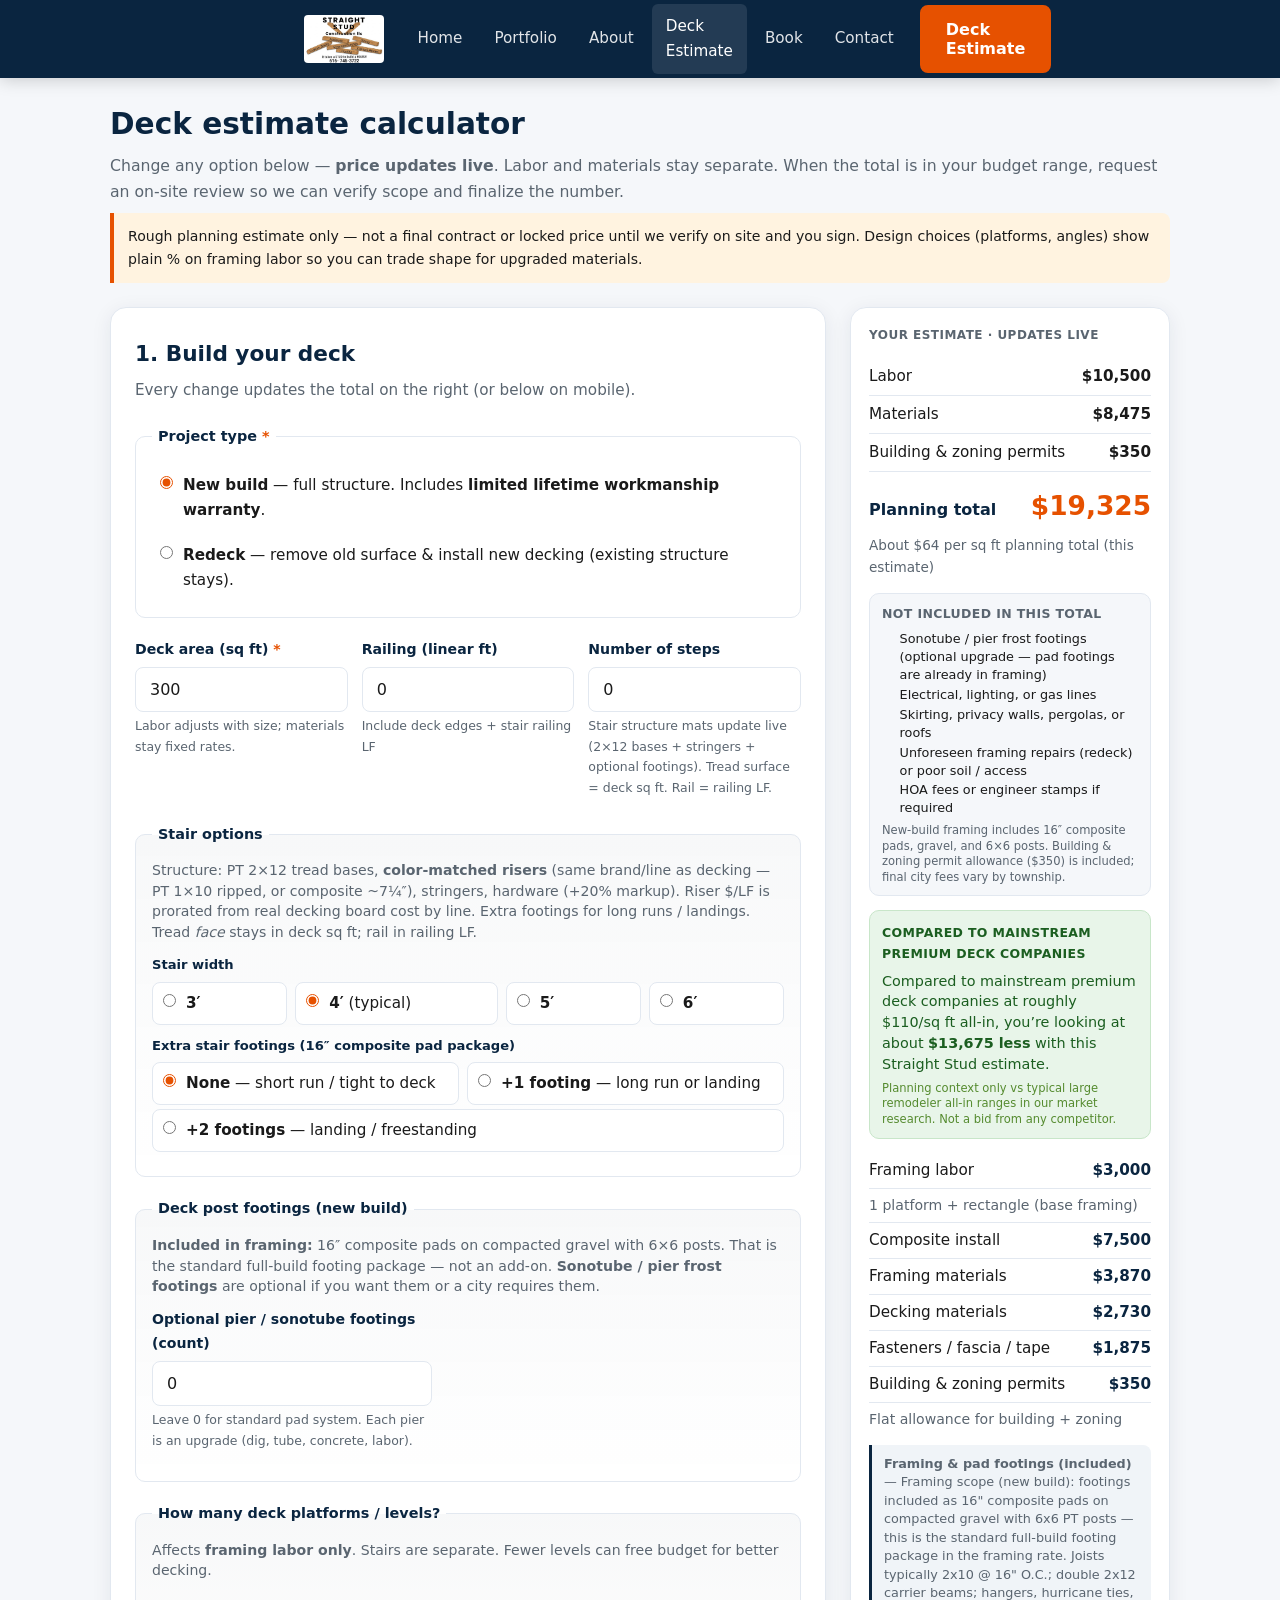
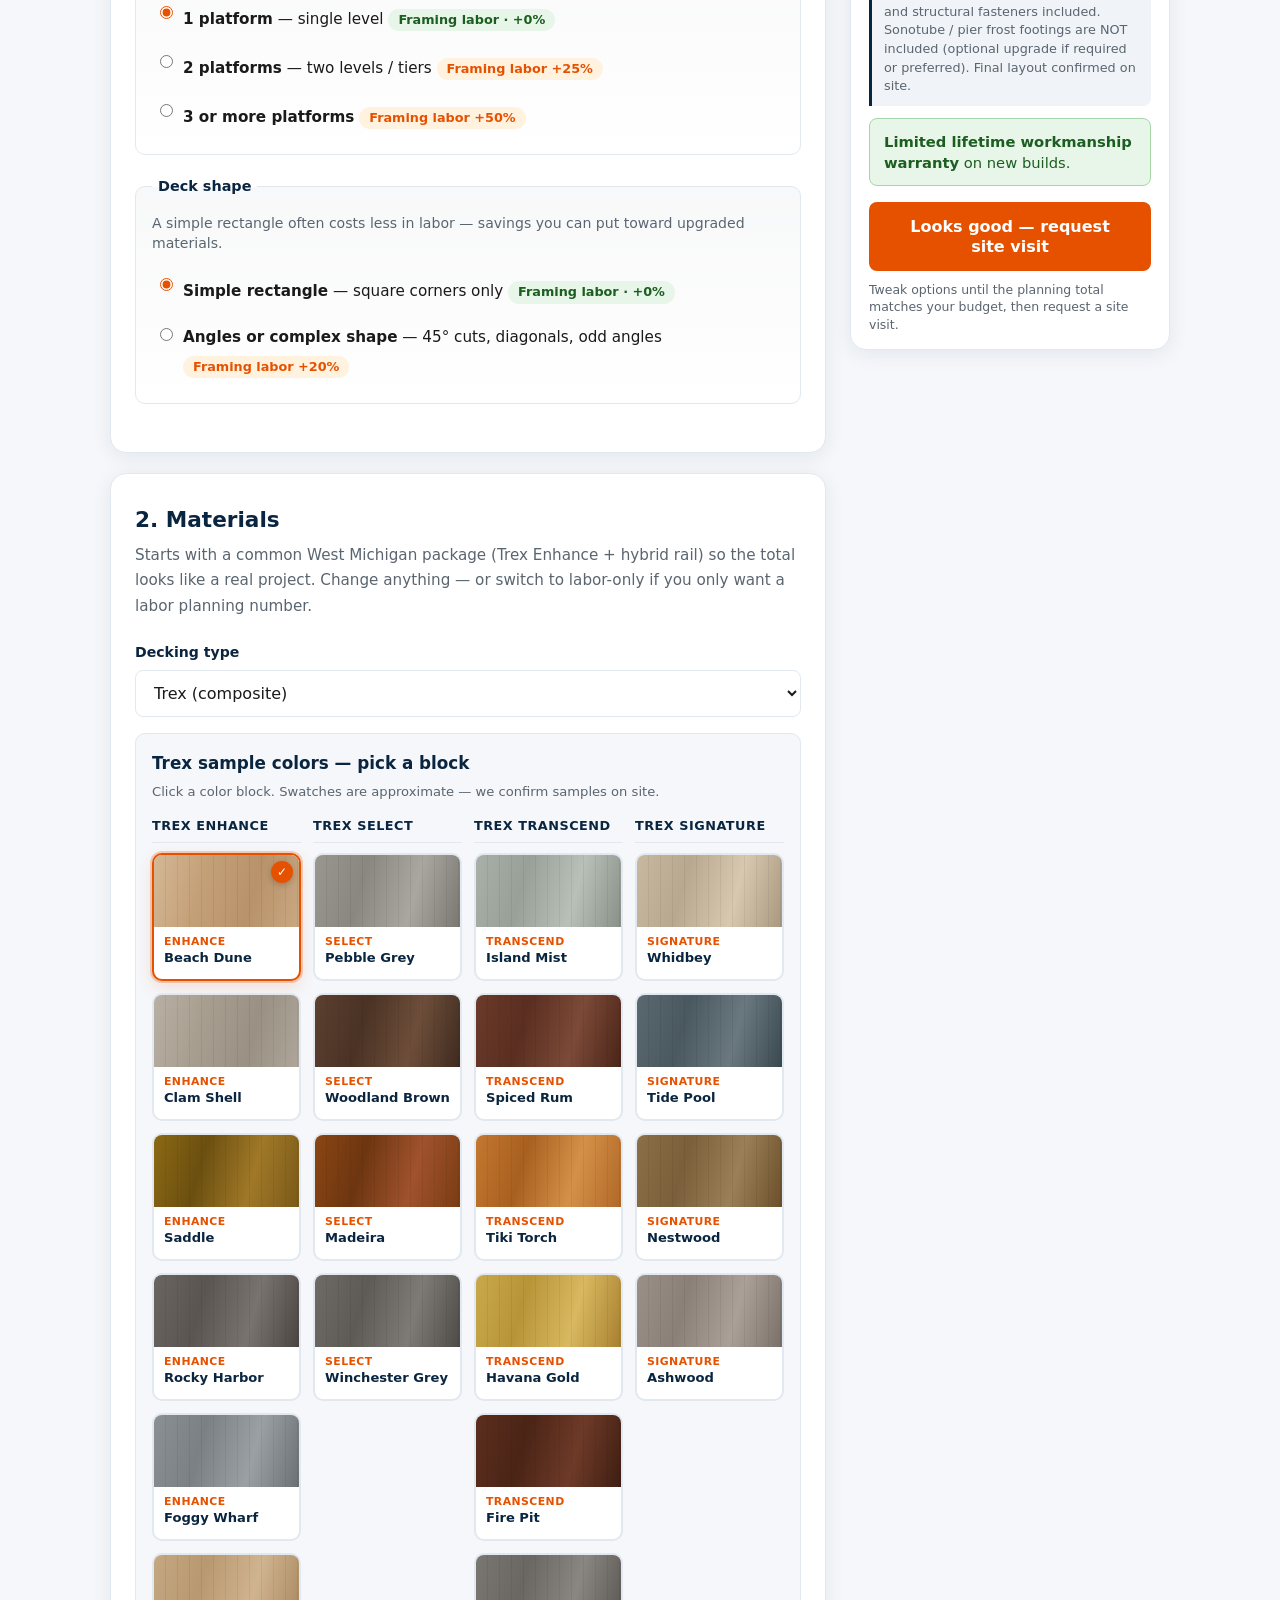
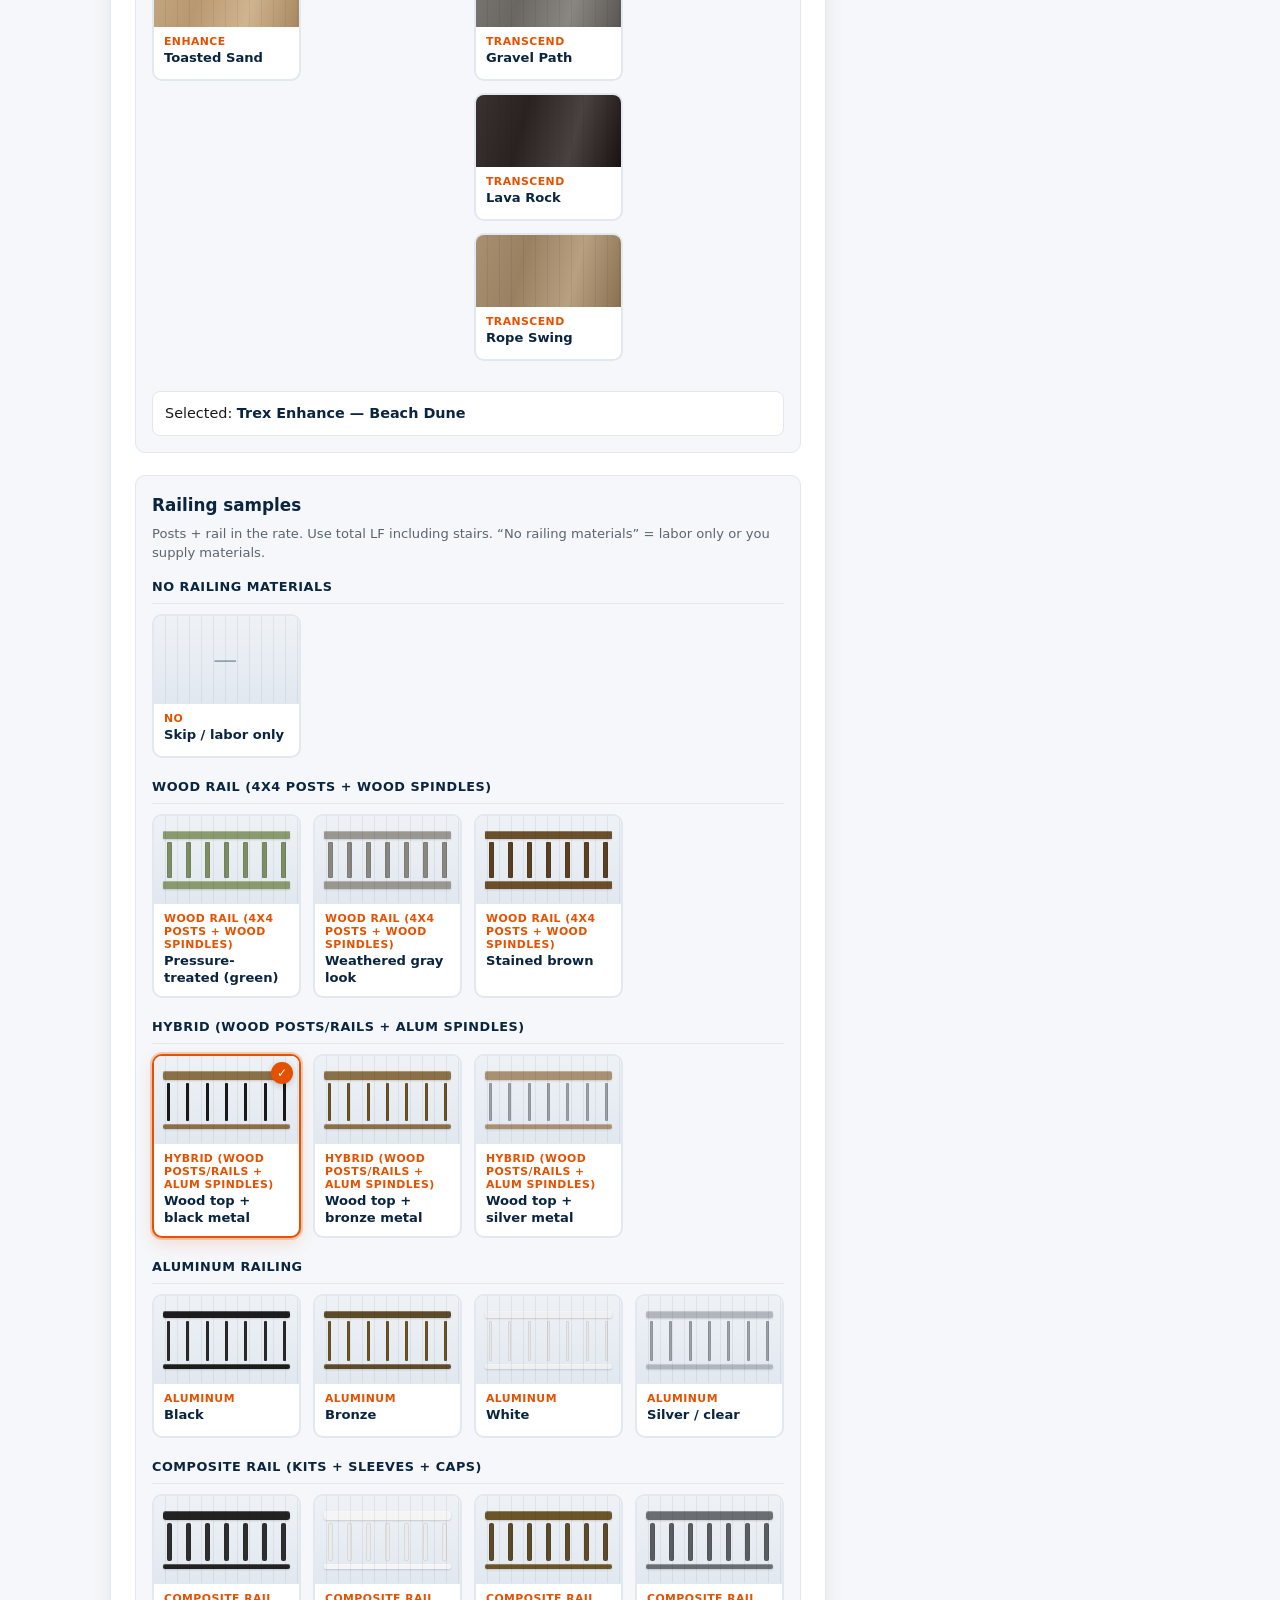
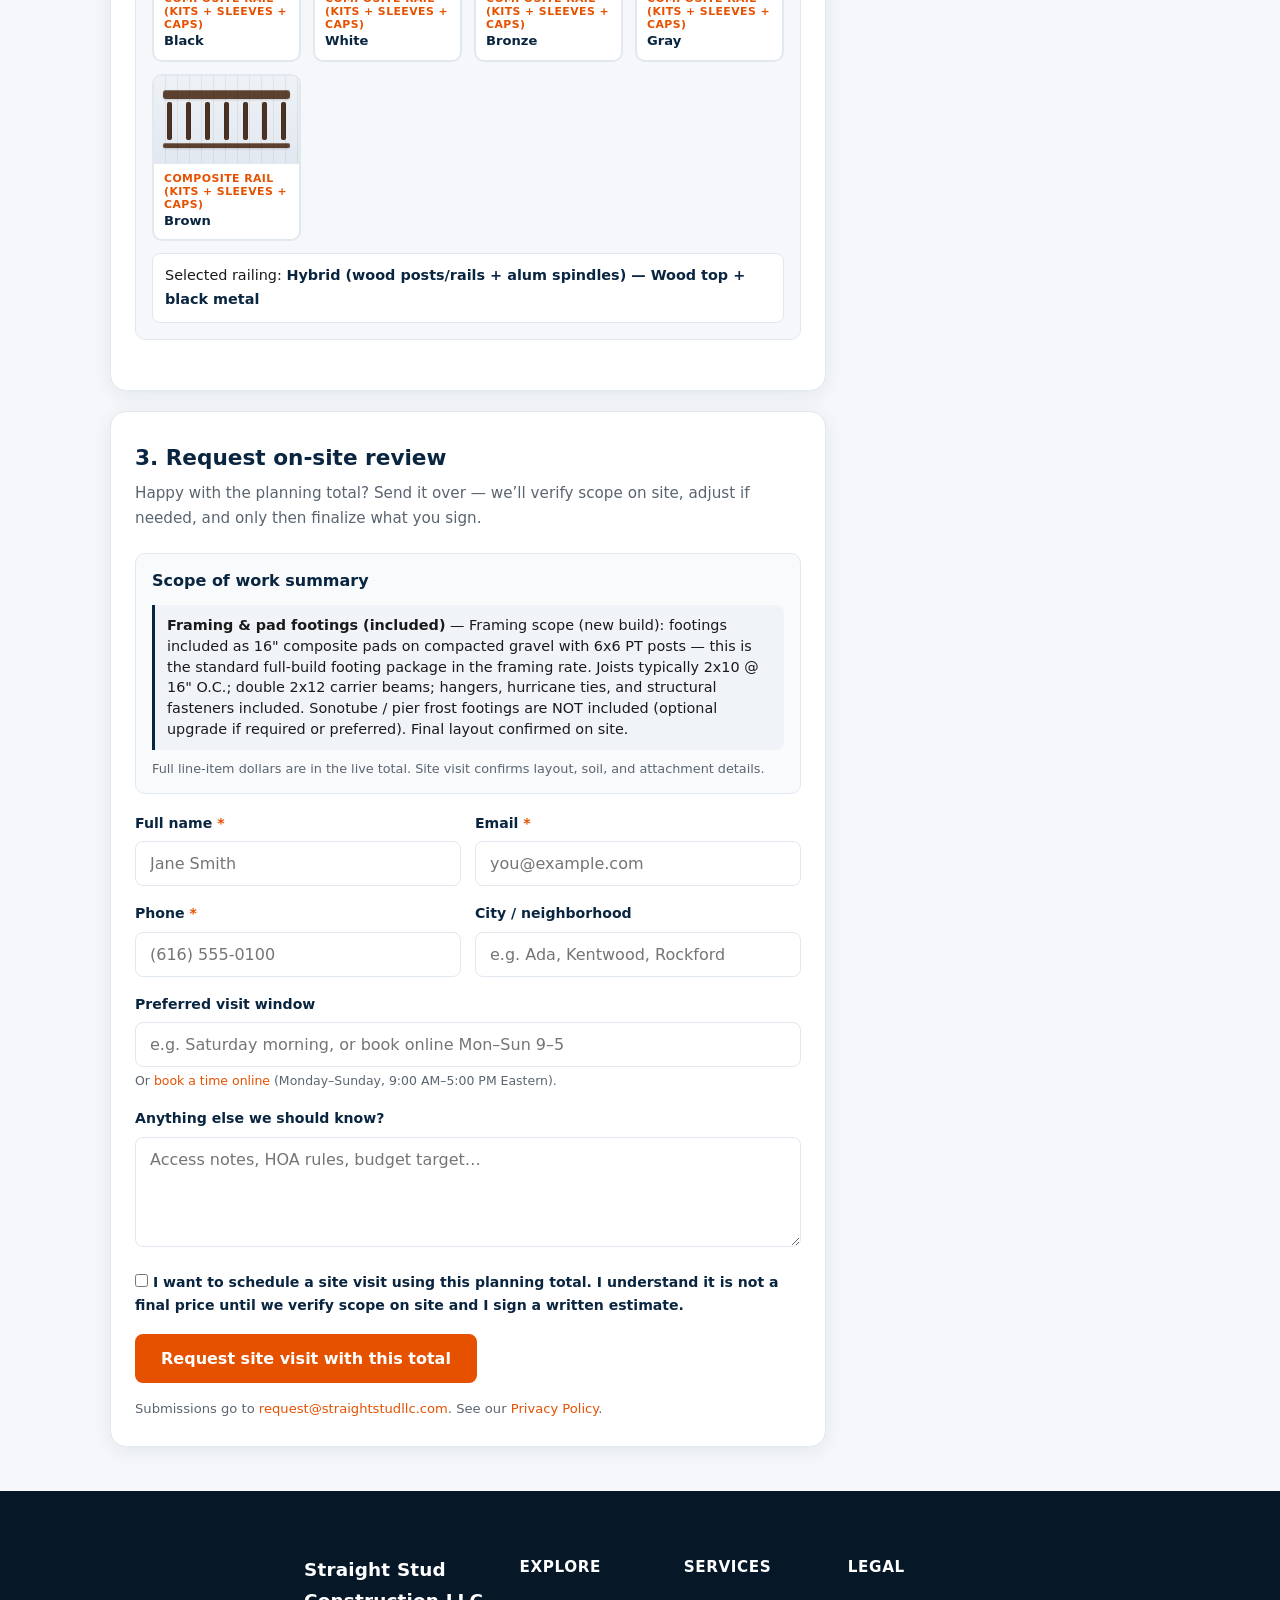
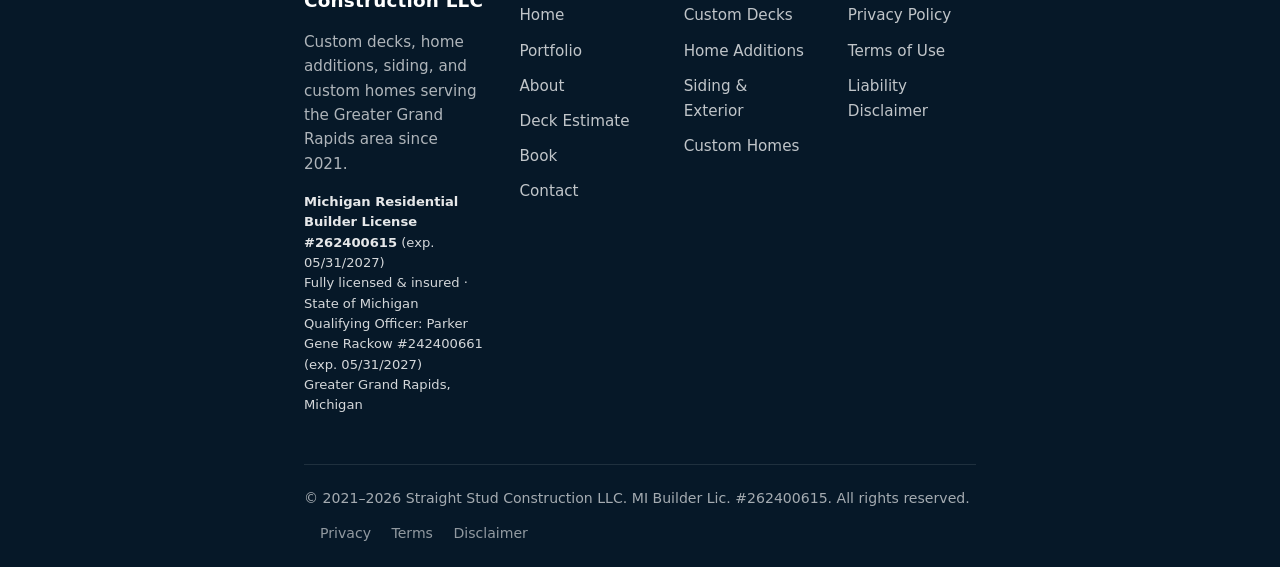
==== commit 17c85376: "Add Michigan Residential Builder License #262400615 sitewide. Company license, QO Parker Gene Rackow" ====
--- a/deck-estimate/index.html
+++ b/deck-estimate/index.html
@@ -478,6 +478,13 @@
         <div class="footer-brand">
           <div class="brand__name">Straight Stud Construction LLC</div>
           <p>Custom decks, home additions, siding, and custom homes serving the Greater Grand Rapids area since 2021.</p>
+          <p class="footer-license">
+            <strong>Michigan Residential Builder License #262400615</strong>
+            (exp. 05/31/2027)<br>
+            Fully licensed &amp; insured · State of Michigan<br>
+            Qualifying Officer: Parker Gene Rackow #242400661 (exp. 05/31/2027)<br>
+            Greater Grand Rapids, Michigan
+          </p>
         </div>
         <div class="footer-col">
           <h4>Explore</h4>
@@ -503,7 +510,7 @@
         </div>
       </div>
       <div class="footer-bottom">
-        <span>&copy; 2021–<span data-year>2026</span> Straight Stud Construction LLC. All rights reserved.</span>
+        <span>&copy; 2021–<span data-year>2026</span> Straight Stud Construction LLC. MI Builder Lic. #262400615. All rights reserved.</span>
         <span>
           <a href="../privacy.html">Privacy</a>
           <a href="../terms.html">Terms</a>
--- a/css/styles.css
+++ b/css/styles.css
@@ -1344,6 +1344,19 @@
   opacity: 0.8;
 }
 
+.footer-brand .footer-license {
+  margin-top: 16px;
+  font-size: 0.82rem;
+  line-height: 1.55;
+  opacity: 0.9;
+  color: rgba(255, 255, 255, 0.92);
+}
+
+.footer-brand .footer-license strong {
+  color: #fff;
+  font-weight: 700;
+}
+
 .footer-col h4 {
   color: #fff;
   font-size: 0.95rem;
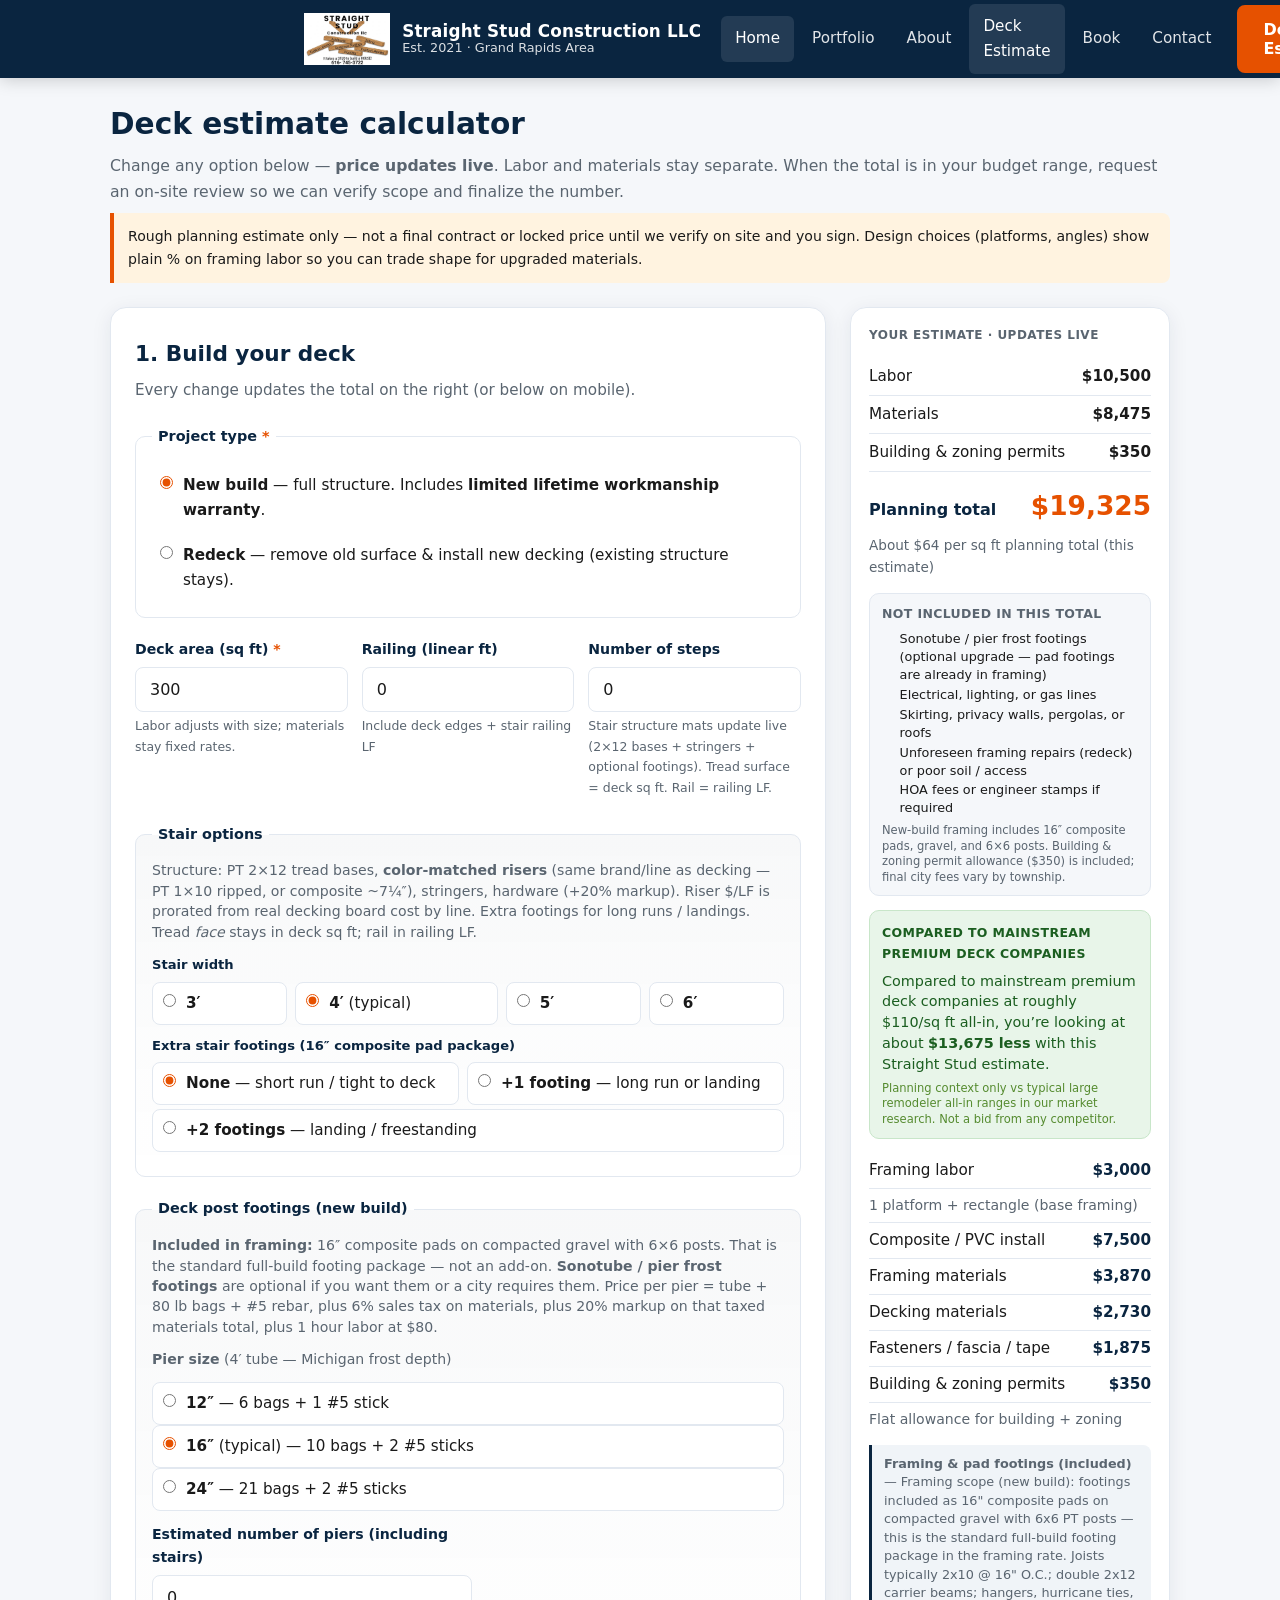
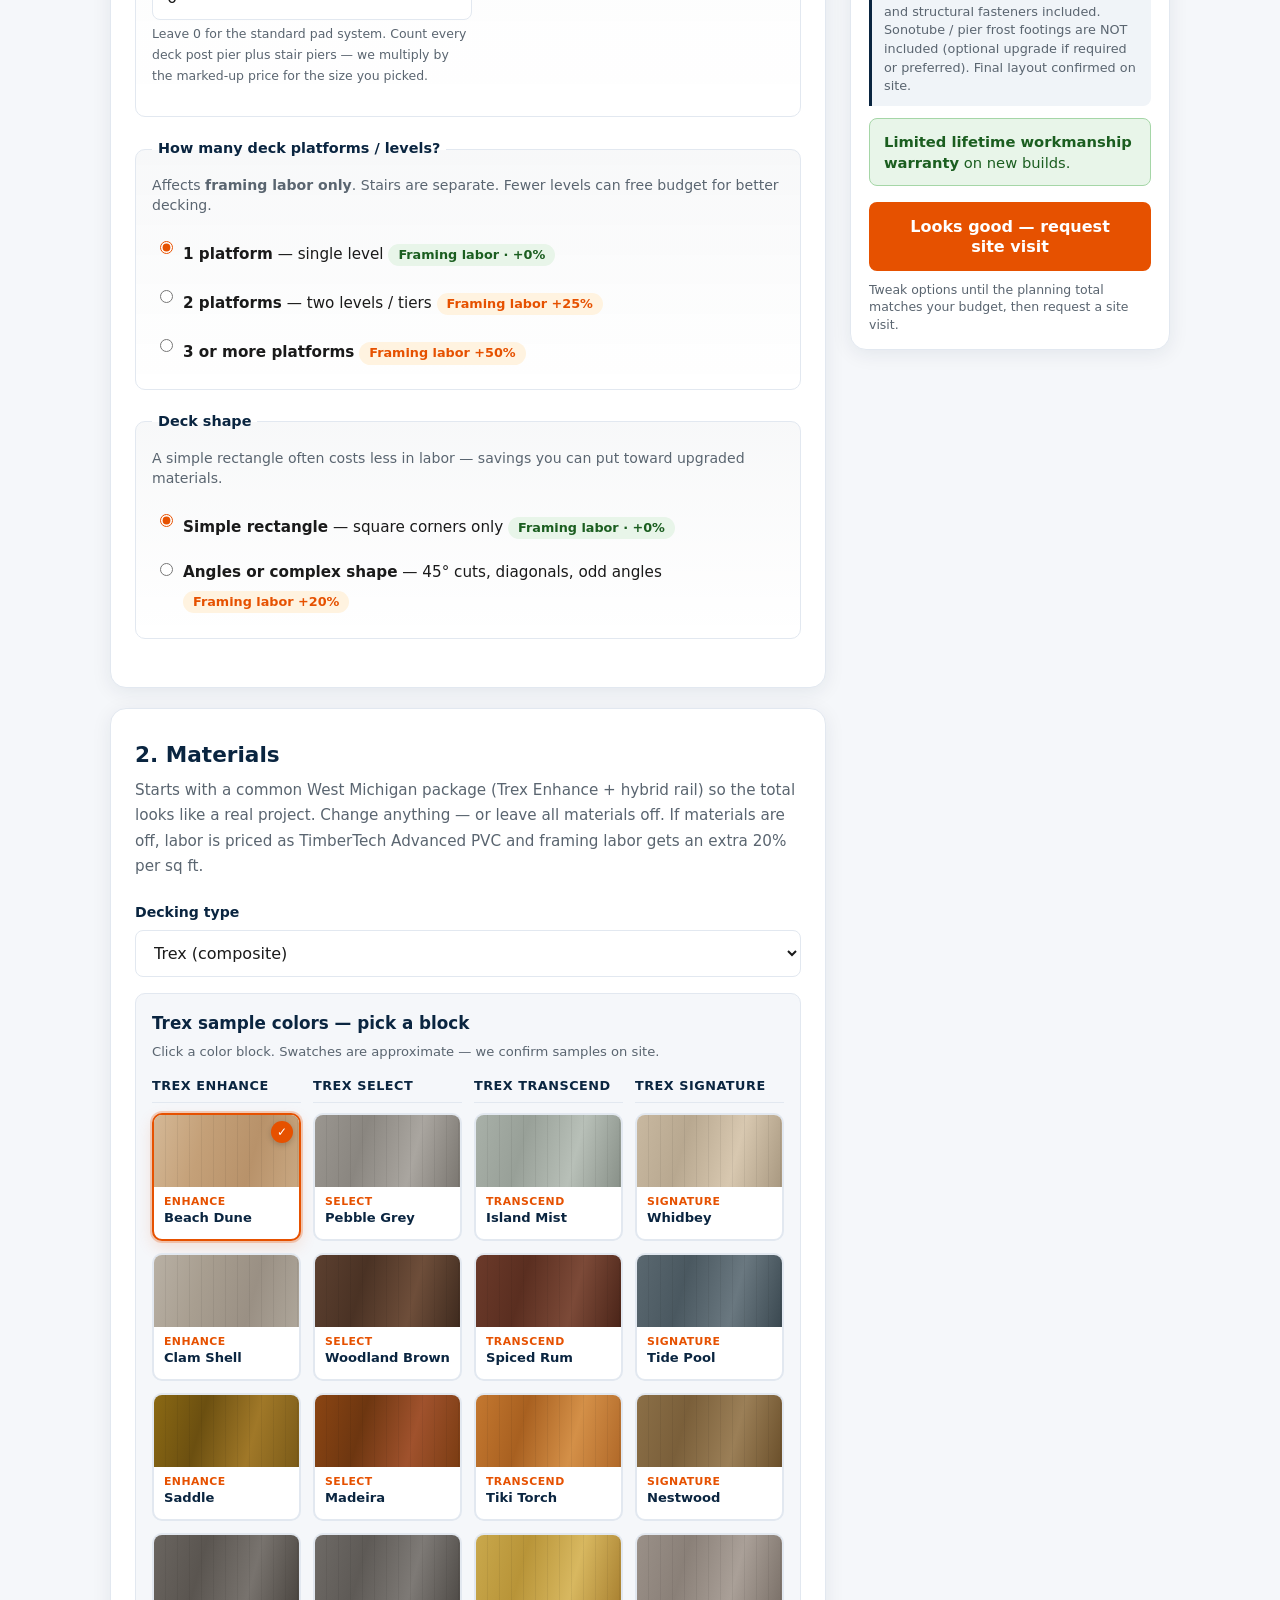
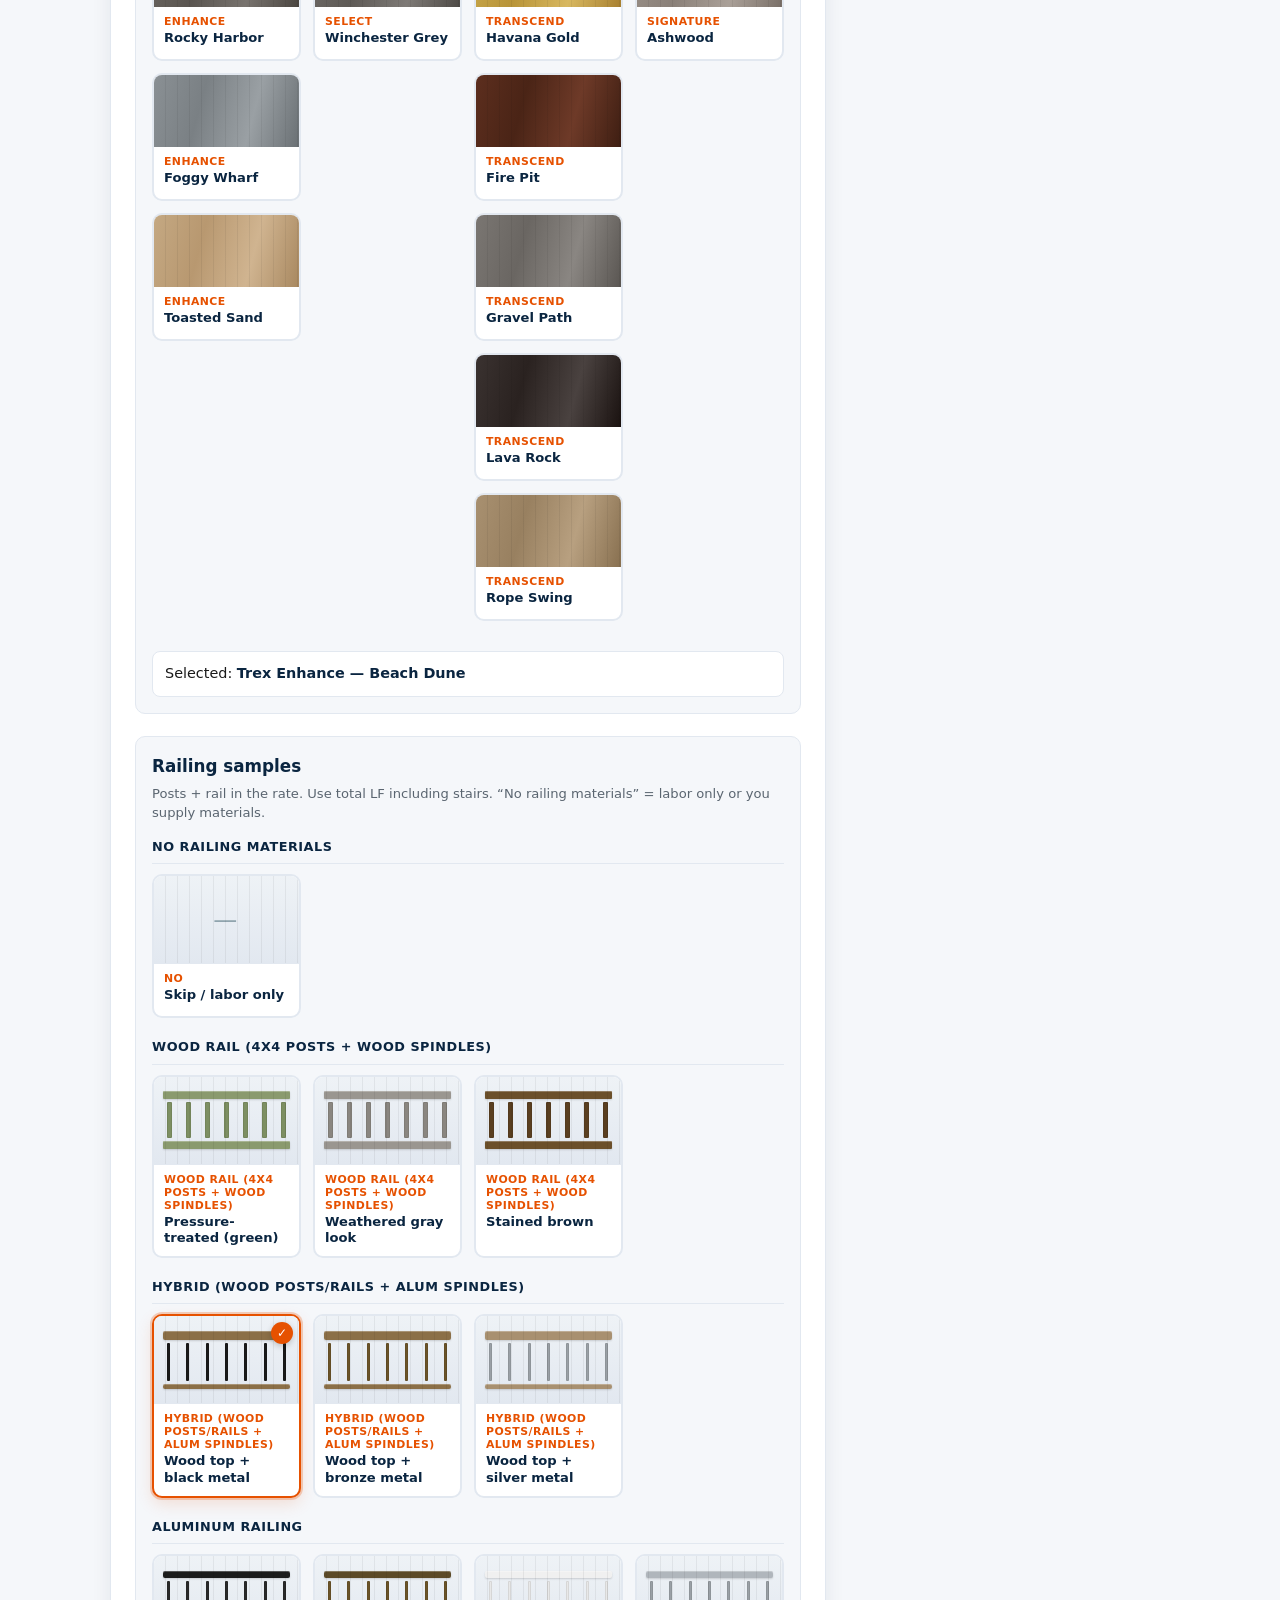
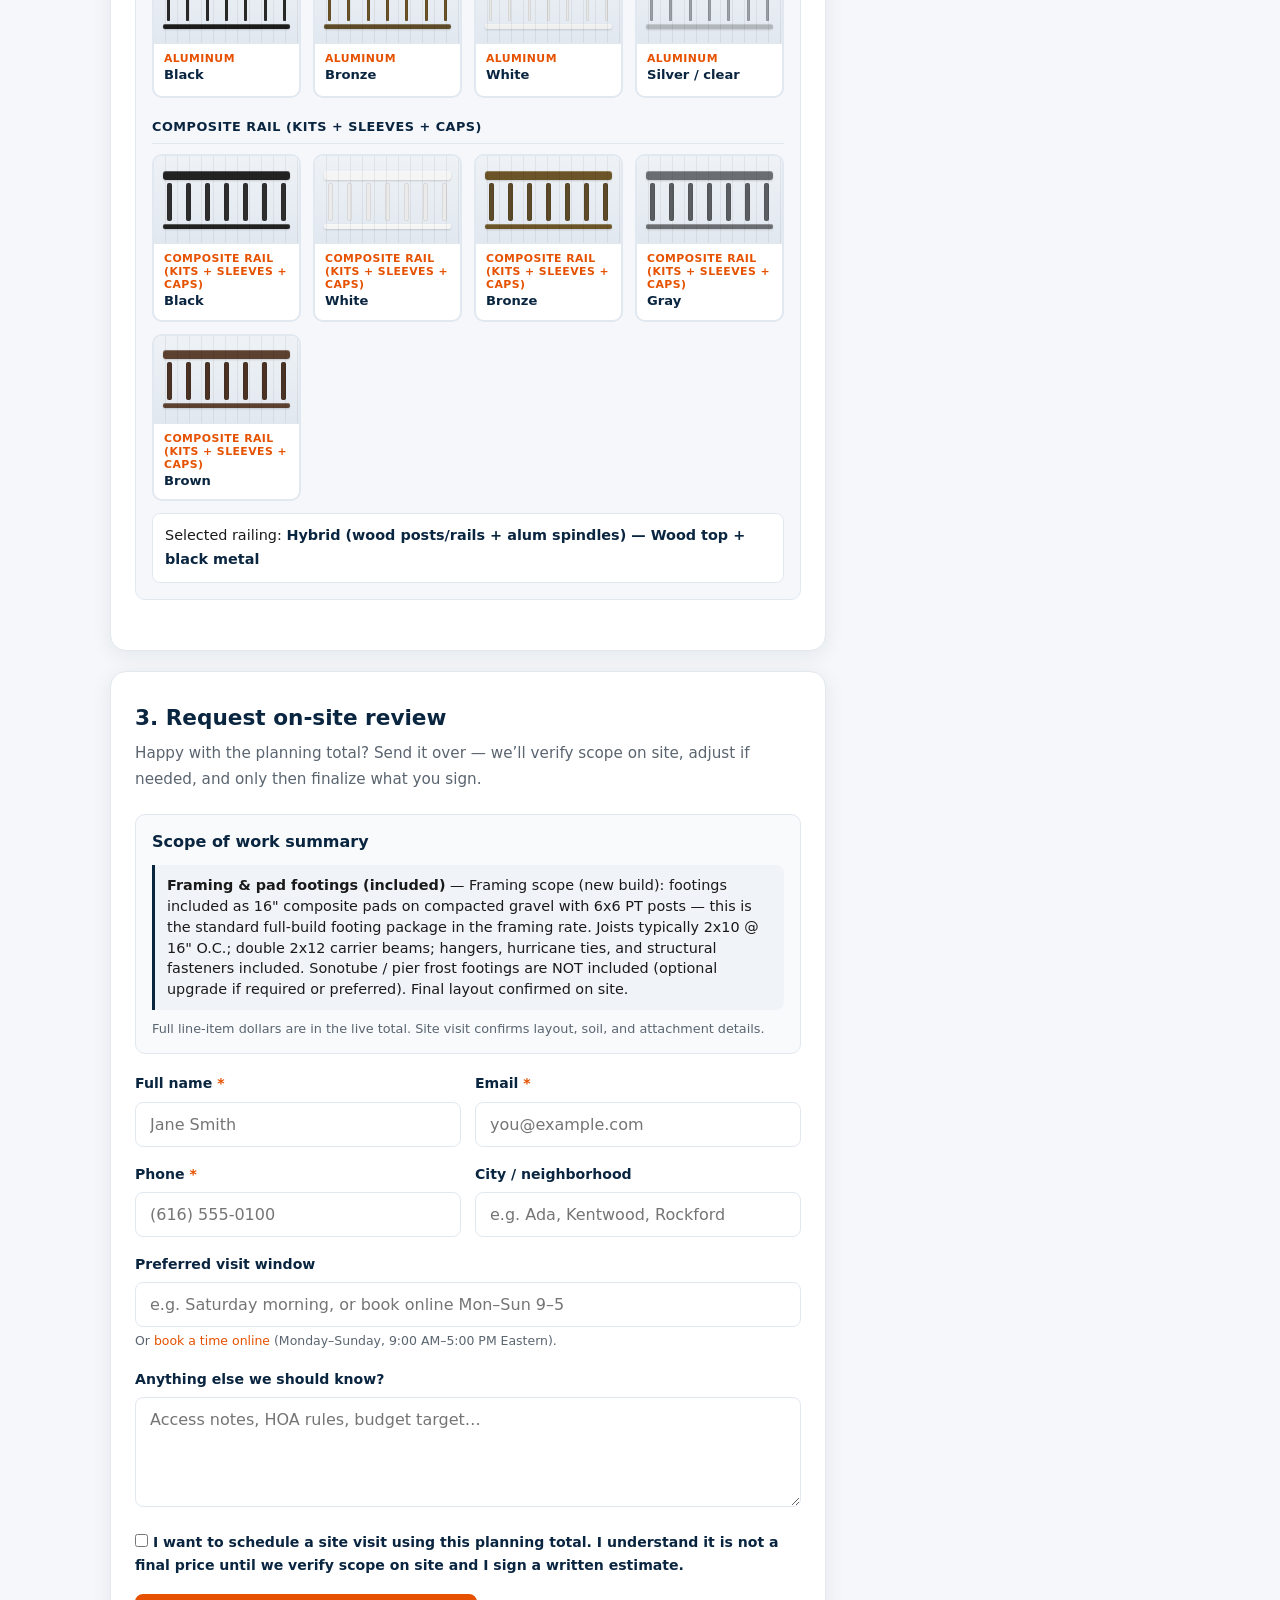
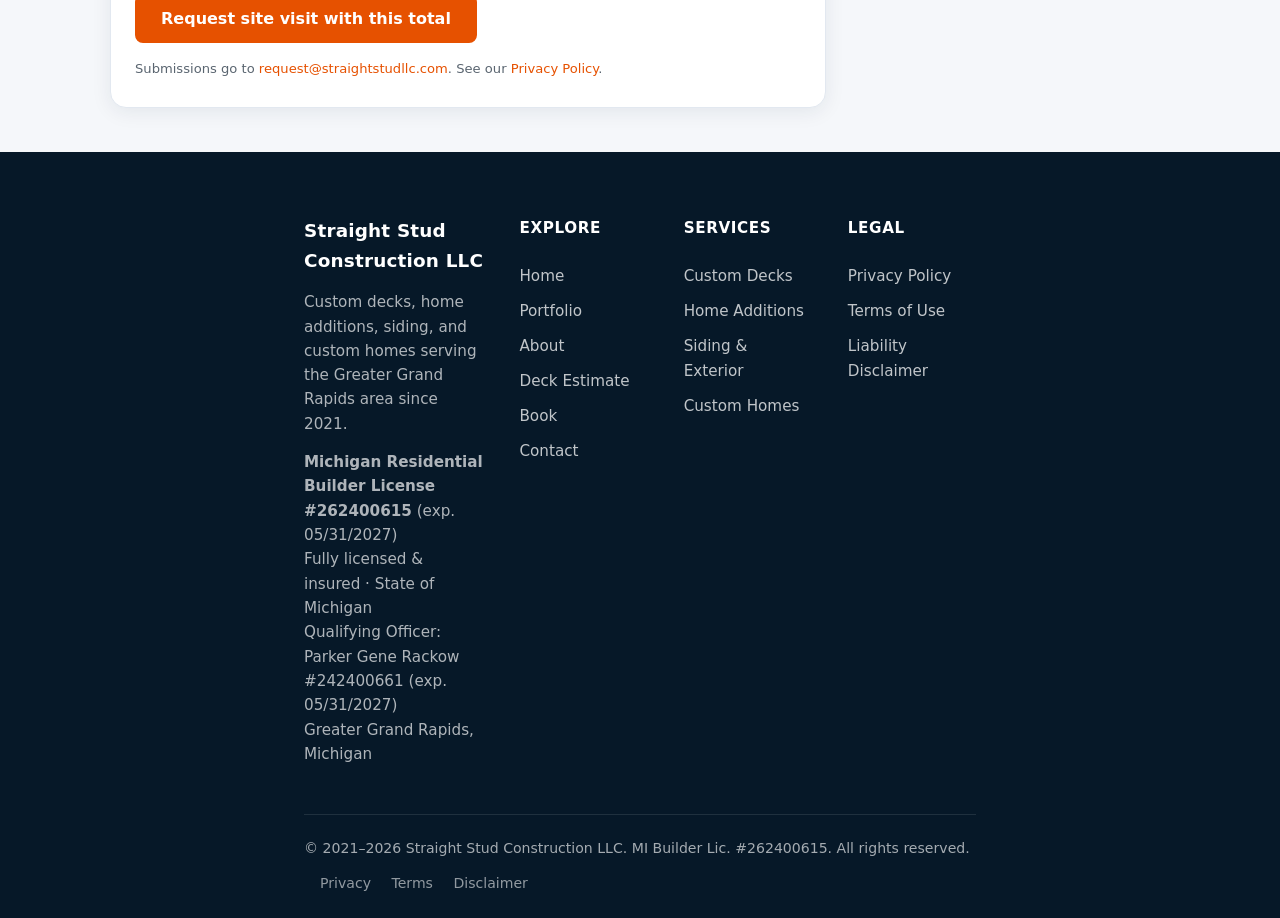
==== commit abee23fe: "Add TimberTech Advanced PVC and price boards at $180 per 20ft." ====
--- a/deck-estimate/index.html
+++ b/deck-estimate/index.html
@@ -17,7 +17,7 @@
     gtag('config', 'G-XSX8FN3QLS');
   </script>
   <script src="../js/analytics.js"></script>
-  <link rel="stylesheet" href="calculator.css?v=20260811-footings">
+  <link rel="stylesheet" href="calculator.css?v=20260814-pvc-180">
 </head>
 <body>
   <noscript><iframe src="https://www.googletagmanager.com/ns.html?id=GTM-T583DK7D" height="0" width="0" style="display:none;visibility:hidden"></iframe></noscript>
@@ -148,11 +148,26 @@
               <strong>Included in framing:</strong> 16″ composite pads on compacted gravel with 6×6 posts.
               That is the standard full-build footing package — not an add-on.
               <strong>Sonotube / pier frost footings</strong> are optional if you want them or a city requires them.
-            </p>
-            <div class="form-group" style="margin-top:10px;max-width:280px">
-              <label for="pier-count">Optional pier / sonotube footings (count)</label>
+              Price per pier = tube + 80&nbsp;lb bags + #5 rebar, plus 6% sales tax on materials,
+              plus 20% markup on that taxed materials total, plus 1 hour labor at $80.
+            </p>
+            <p class="choice-block__note" style="margin-top:8px"><strong>Pier size</strong> (4′ tube — Michigan frost depth)</p>
+            <label class="choice choice--inline">
+              <input type="radio" name="pier_size" value="12">
+              <span><strong>12″</strong> — 6 bags + 1 #5 stick</span>
+            </label>
+            <label class="choice choice--inline">
+              <input type="radio" name="pier_size" value="16" checked>
+              <span><strong>16″</strong> (typical) — 10 bags + 2 #5 sticks</span>
+            </label>
+            <label class="choice choice--inline">
+              <input type="radio" name="pier_size" value="24">
+              <span><strong>24″</strong> — 21 bags + 2 #5 sticks</span>
+            </label>
+            <div class="form-group" style="margin-top:12px;max-width:320px">
+              <label for="pier-count">Estimated number of piers (including stairs)</label>
               <input type="number" id="pier-count" min="0" max="40" step="1" value="0" inputmode="numeric">
-              <span class="hint">Leave 0 for standard pad system. Each pier is an upgrade (dig, tube, concrete, labor).</span>
+              <span class="hint">Leave 0 for the standard pad system. Count every deck post pier plus stair piers — we multiply by the marked-up price for the size you picked.</span>
             </div>
           </fieldset>
 
@@ -210,7 +225,8 @@
           <h2 id="mat-title">2. Materials</h2>
           <p class="panel-lead">
             Starts with a common West Michigan package (Trex Enhance + hybrid rail) so the total looks like a real project.
-            Change anything — or switch to labor-only if you only want a labor planning number.
+            Change anything — or leave all materials off. If materials are off, labor is priced as TimberTech Advanced PVC
+            and framing labor gets an extra 20% per sq&nbsp;ft.
           </p>
 
           <div class="form-group">
@@ -218,8 +234,8 @@
             <select id="decking-type">
               <option value="trex" selected>Trex (composite)</option>
               <option value="treated">Pressure-treated lumber</option>
-              <option value="timbertech">TimberTech (composite)</option>
-              <option value="">Labor only — pick decking later</option>
+              <option value="timbertech">TimberTech (composite &amp; Advanced PVC)</option>
+              <option value="">No materials — labor priced as Advanced PVC</option>
             </select>
           </div>
 
@@ -376,6 +392,8 @@
             <input type="hidden" name="materials_total" id="f-mat-total" value="">
             <input type="hidden" name="building_zoning_permits" id="f-permit" value="">
             <input type="hidden" name="pier_sonotube_count" id="f-pier-count" value="">
+            <input type="hidden" name="pier_sonotube_size" id="f-pier-size" value="">
+            <input type="hidden" name="pier_sonotube_each" id="f-pier-each" value="">
             <input type="hidden" name="pier_sonotube_upgrade" id="f-pier-total" value="">
             <input type="hidden" name="grand_total" id="f-grand" value="">
             <input type="hidden" name="competitor_compare_total" id="f-competitor-total" value="">
@@ -428,14 +446,14 @@
           <div class="live-incomplete" id="live-incomplete" hidden>
             <p class="live-incomplete__title">Incomplete package</p>
             <p class="live-incomplete__body" id="live-incomplete-text">
-              Pick decking to include board install labor and materials. Labor-only totals are not a full project price.
+              Pick decking to include board install labor and materials, or leave materials off to price labor as Advanced PVC.
             </p>
           </div>
 
           <div class="live-exclusions" id="live-exclusions">
             <p class="live-exclusions__title">Not included in this total</p>
             <ul class="live-exclusions__list">
-              <li>Sonotube / pier frost footings (optional upgrade — pad footings are already in framing)</li>
+              <li id="excl-piers">Sonotube / pier frost footings (optional upgrade — pad footings are already in framing)</li>
               <li>Electrical, lighting, or gas lines</li>
               <li>Skirting, privacy walls, pergolas, or roofs</li>
               <li>Unforeseen framing repairs (redeck) or poor soil / access</li>
@@ -521,6 +539,6 @@
   </footer>
 
   <script src="../js/main.js" defer></script>
-  <script src="calculator.js?v=20260811-footings" defer></script>
+  <script src="calculator.js?v=20260814-pvc-180" defer></script>
 </body>
 </html>
--- a/css/styles.css
+++ b/css/styles.css
@@ -236,31 +236,24 @@
 .brand {
   display: flex;
   align-items: center;
-  gap: 10px;
+  gap: 12px;
   color: #fff;
   text-decoration: none;
   flex-shrink: 0;
-  max-width: min(220px, 42vw);
 }
 
 .brand:hover {
   color: #fff;
-  opacity: 0.95;
 }
 
 .brand__logo {
-  display: block;
-  height: 48px;
+  height: 52px;
   width: auto;
-  max-width: 180px;
   object-fit: contain;
-  object-position: left center;
-  border-radius: 4px;
-}
-
-/* Logo is the brand mark — hide duplicate text so header stays clean */
+}
+
 .brand__text {
-  display: none;
+  display: flex;
   flex-direction: column;
   line-height: 1.15;
 }
@@ -275,16 +268,6 @@
   font-size: 0.72rem;
   opacity: 0.75;
   font-weight: 500;
-}
-
-@media (max-width: 480px) {
-  .brand {
-    max-width: min(150px, 48vw);
-  }
-  .brand__logo {
-    height: 40px;
-    max-width: 140px;
-  }
 }
 
 .nav {
@@ -347,121 +330,20 @@
   overflow: hidden;
 }
 
-/* Rotating project photo reel (Arroyo + Pentwater) */
-.hero__slides {
-  position: absolute;
-  inset: 0;
-  z-index: 0;
-}
-
-.hero__slide {
-  position: absolute;
-  inset: 0;
-  background-position: center;
-  background-size: cover;
-  background-repeat: no-repeat;
-  opacity: 0;
-  transform: scale(1.04);
-  transition: opacity 1.1s ease, transform 6s ease;
-  will-change: opacity, transform;
-}
-
-.hero__slide.is-active {
-  opacity: 1;
-  transform: scale(1);
-  z-index: 1;
-}
-
 .hero__bg {
   position: absolute;
   inset: 0;
-  z-index: 1;
-  pointer-events: none;
-  /* Lighter veil so Arroyo / Pentwater photos read clearly while text stays legible */
   background:
-    linear-gradient(
-      115deg,
-      rgba(6, 24, 40, 0.72) 0%,
-      rgba(10, 37, 64, 0.48) 42%,
-      rgba(10, 37, 64, 0.22) 100%
-    );
+    linear-gradient(115deg, rgba(6, 24, 40, 0.92) 0%, rgba(10, 37, 64, 0.78) 55%, rgba(10, 37, 64, 0.55) 100%),
+    url("../assets/hero/hero.jpg") center/cover no-repeat,
+    linear-gradient(135deg, #061828 0%, #0a2540 50%, #123a5c 100%);
 }
 
 .hero__content {
   position: relative;
-  z-index: 2;
+  z-index: 1;
   padding: 100px 0 90px;
   max-width: 700px;
-  text-shadow: 0 2px 18px rgba(0, 0, 0, 0.45);
-}
-
-.hero__project {
-  margin-top: 28px;
-  display: flex;
-  flex-direction: column;
-  gap: 4px;
-}
-
-.hero__project-eyebrow {
-  font-size: 0.75rem;
-  font-weight: 600;
-  letter-spacing: 0.08em;
-  text-transform: uppercase;
-  color: #ffb74d;
-  opacity: 0.95;
-}
-
-.hero__project-name {
-  font-size: 1rem;
-  font-weight: 600;
-  opacity: 0.95;
-  min-height: 1.4em;
-  transition: opacity 0.35s ease;
-}
-
-.hero__project-name.is-fading {
-  opacity: 0;
-}
-
-.hero__controls {
-  display: flex;
-  flex-wrap: wrap;
-  align-items: center;
-  gap: 10px;
-  margin-top: 18px;
-}
-
-.hero__dot {
-  width: 10px;
-  height: 10px;
-  padding: 0;
-  border: 0;
-  border-radius: 999px;
-  background: rgba(255, 255, 255, 0.35);
-  cursor: pointer;
-  transition: background 0.25s ease, transform 0.25s ease, width 0.25s ease;
-}
-
-.hero__dot:hover,
-.hero__dot:focus-visible {
-  background: rgba(255, 255, 255, 0.7);
-  outline: none;
-  transform: scale(1.15);
-}
-
-.hero__dot.is-active {
-  width: 28px;
-  background: #ffb74d;
-}
-
-@media (prefers-reduced-motion: reduce) {
-  .hero__slide {
-    transition: opacity 0.01ms;
-    transform: none;
-  }
-  .hero__slide.is-active {
-    transform: none;
-  }
 }
 
 .hero__badge {
@@ -486,16 +368,14 @@
   line-height: 1.12;
   margin-bottom: 18px;
   letter-spacing: -0.02em;
-  text-shadow: 0 2px 24px rgba(0, 0, 0, 0.55);
 }
 
 .hero__lead {
   font-size: 1.15rem;
-  opacity: 0.95;
+  opacity: 0.9;
   margin-bottom: 32px;
   max-width: 540px;
   line-height: 1.7;
-  text-shadow: 0 1px 14px rgba(0, 0, 0, 0.5);
 }
 
 .hero__actions {
@@ -669,6 +549,14 @@
   display: none;
 }
 
+.portfolio-empty {
+  text-align: center;
+  margin: 32px auto 0;
+  max-width: 420px;
+  color: var(--muted, #5a6a7a);
+  line-height: 1.5;
+}
+
 /* Placeholder when no real photo yet */
 .portfolio-item--placeholder {
   background: linear-gradient(145deg, var(--primary) 0%, var(--primary-light) 100%);
@@ -1004,149 +892,6 @@
 .contact-form-card > p {
   color: var(--text-muted);
   margin-bottom: 28px;
-}
-
-/* ---------- Google Calendar booking ---------- */
-.booking-layout {
-  display: grid;
-  grid-template-columns: 0.9fr 1.35fr;
-  gap: 32px;
-  align-items: start;
-}
-
-.booking-aside {
-  background: var(--primary);
-  color: #fff;
-  border-radius: var(--radius-lg);
-  padding: 36px 28px;
-}
-
-.booking-aside h2 {
-  color: #fff;
-  font-size: 1.45rem;
-  margin-bottom: 12px;
-  text-align: left;
-}
-
-.booking-aside > p {
-  opacity: 0.9;
-  margin-bottom: 24px;
-}
-
-.booking-facts {
-  list-style: none;
-  padding: 0;
-  margin: 0 0 24px;
-}
-
-.booking-facts li {
-  display: flex;
-  flex-direction: column;
-  gap: 2px;
-  padding: 12px 0;
-  border-top: 1px solid rgba(255, 255, 255, 0.12);
-}
-
-.booking-facts strong {
-  font-size: 0.8rem;
-  text-transform: uppercase;
-  letter-spacing: 0.05em;
-  opacity: 0.7;
-  font-weight: 600;
-}
-
-.booking-facts span {
-  font-weight: 600;
-}
-
-.booking-aside__note {
-  font-size: 0.95rem;
-  opacity: 0.9;
-  margin-bottom: 20px;
-}
-
-.booking-aside a {
-  color: #ffb74d;
-}
-
-.booking-aside a:hover {
-  color: #fff;
-}
-
-.booking-panel {
-  background: #fff;
-  border: 1px solid var(--border);
-  border-radius: var(--radius-lg);
-  padding: 28px;
-  box-shadow: var(--shadow);
-  min-height: 320px;
-}
-
-.booking-panel--contact {
-  max-width: 920px;
-  margin: 0 auto;
-}
-
-.booking-status {
-  font-size: 0.92rem;
-  color: var(--text-muted);
-  margin-bottom: 14px;
-}
-
-.booking-embed {
-  width: 100%;
-  min-height: 640px;
-  border-radius: var(--radius);
-  overflow: hidden;
-  background: #f6f8fb;
-  border: 1px solid var(--border);
-}
-
-.booking-embed__frame {
-  display: block;
-  width: 100%;
-  min-height: 640px;
-  height: 70vh;
-  max-height: 900px;
-  border: 0;
-  background: #fff;
-}
-
-.booking-setup {
-  padding: 8px 4px 4px;
-}
-
-.booking-setup h2 {
-  text-align: left;
-  font-size: 1.35rem;
-  margin-bottom: 12px;
-}
-
-.booking-setup p {
-  color: var(--text-muted);
-  margin-bottom: 14px;
-}
-
-.booking-setup__steps {
-  margin: 0 0 20px 1.2rem;
-  color: var(--text);
-  line-height: 1.65;
-}
-
-.booking-setup__steps li {
-  margin-bottom: 8px;
-}
-
-.booking-setup code {
-  font-size: 0.88em;
-  background: #f0f4f8;
-  padding: 2px 6px;
-  border-radius: 4px;
-}
-
-.booking-setup .btn {
-  margin-right: 10px;
-  margin-bottom: 8px;
 }
 
 .form-row {
@@ -1344,19 +1089,6 @@
   opacity: 0.8;
 }
 
-.footer-brand .footer-license {
-  margin-top: 16px;
-  font-size: 0.82rem;
-  line-height: 1.55;
-  opacity: 0.9;
-  color: rgba(255, 255, 255, 0.92);
-}
-
-.footer-brand .footer-license strong {
-  color: #fff;
-  font-weight: 700;
-}
-
 .footer-col h4 {
   color: #fff;
   font-size: 0.95rem;
@@ -1401,14 +1133,8 @@
 @media (max-width: 900px) {
   .about-grid,
   .contact-layout,
-  .booking-layout,
   .footer-grid {
     grid-template-columns: 1fr;
-  }
-
-  .booking-embed,
-  .booking-embed__frame {
-    min-height: 560px;
   }
 
   .footer-grid {
--- a/deck-estimate/calculator.css
+++ b/deck-estimate/calculator.css
@@ -949,6 +949,16 @@
   color: #5d4037;
   margin: 0;
 }
+.live-incomplete--info {
+  background: #e8eef5;
+  border-color: #b7c6d6;
+}
+.live-incomplete--info .live-incomplete__title {
+  color: var(--primary, #0a2540);
+}
+.live-incomplete--info .live-incomplete__body {
+  color: #2c3e50;
+}
 .live-exclusions {
   background: #f5f7fa;
   border: 1px solid var(--border);
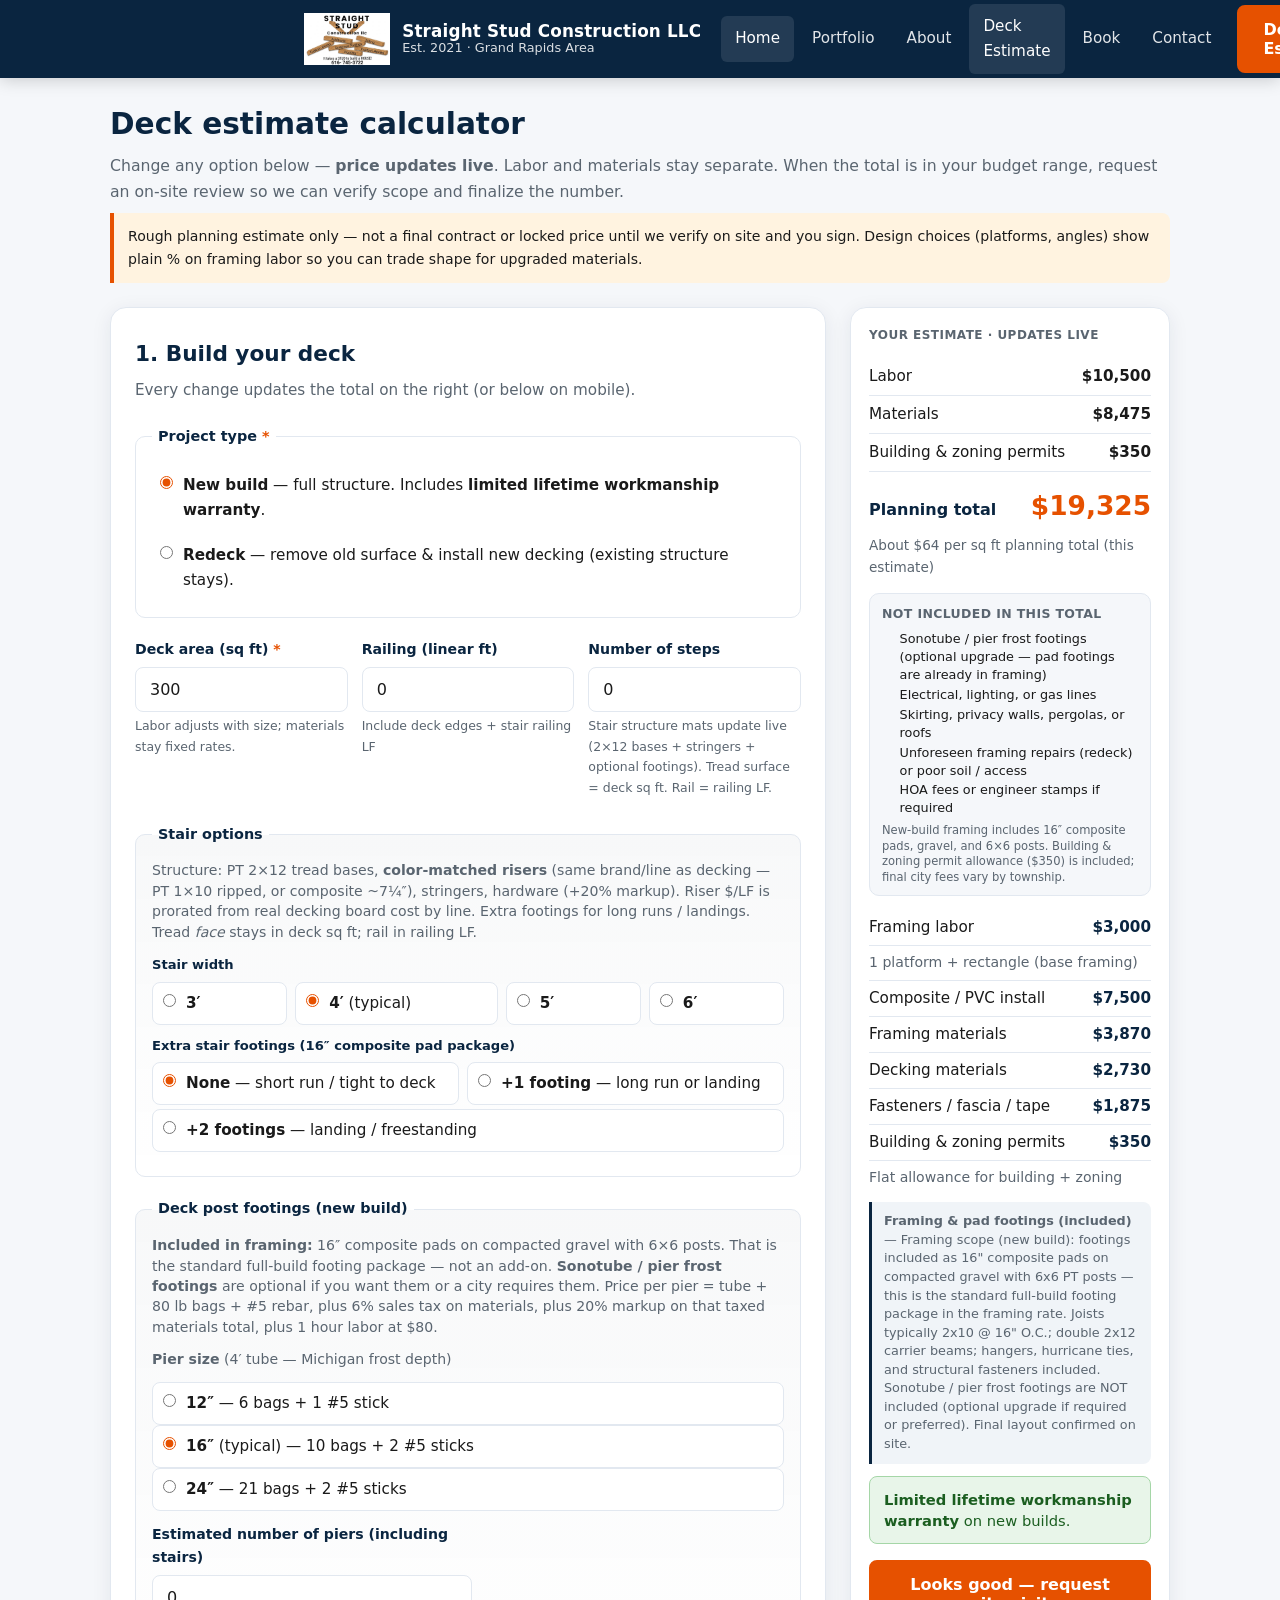
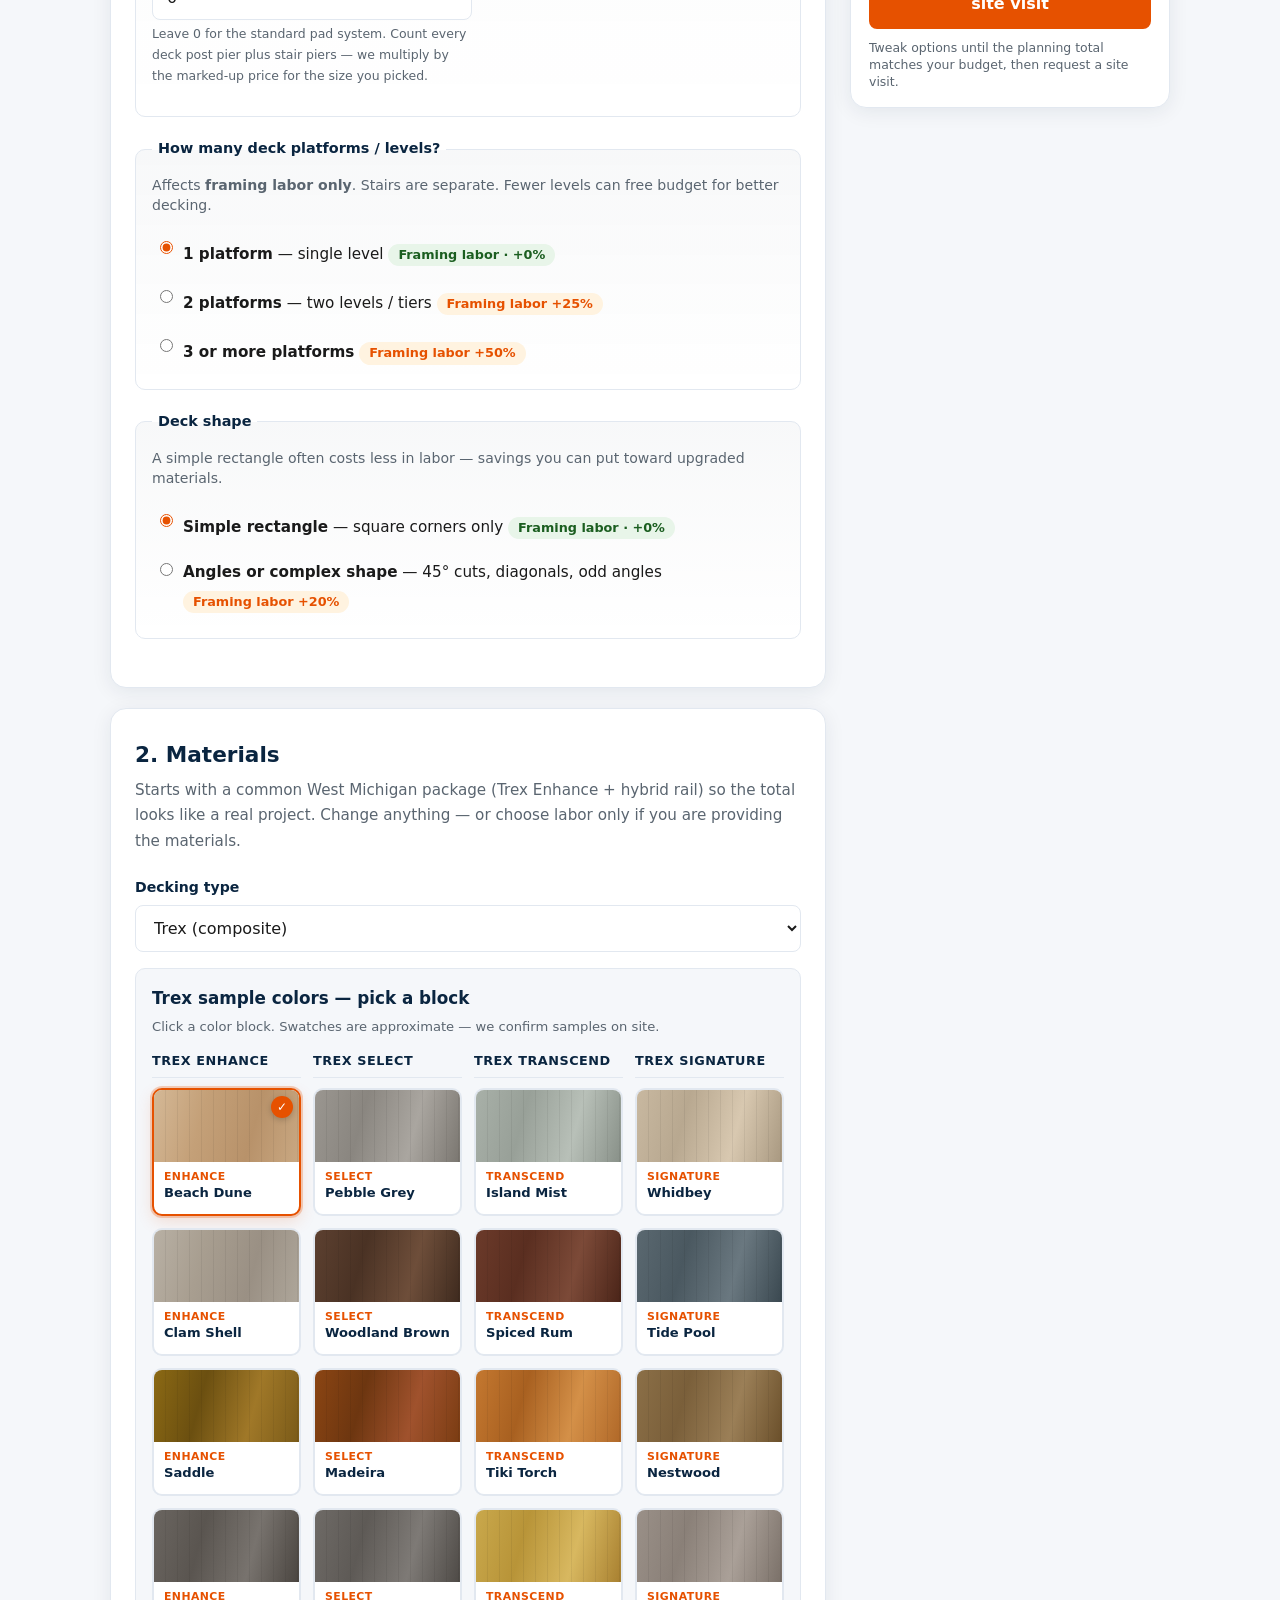
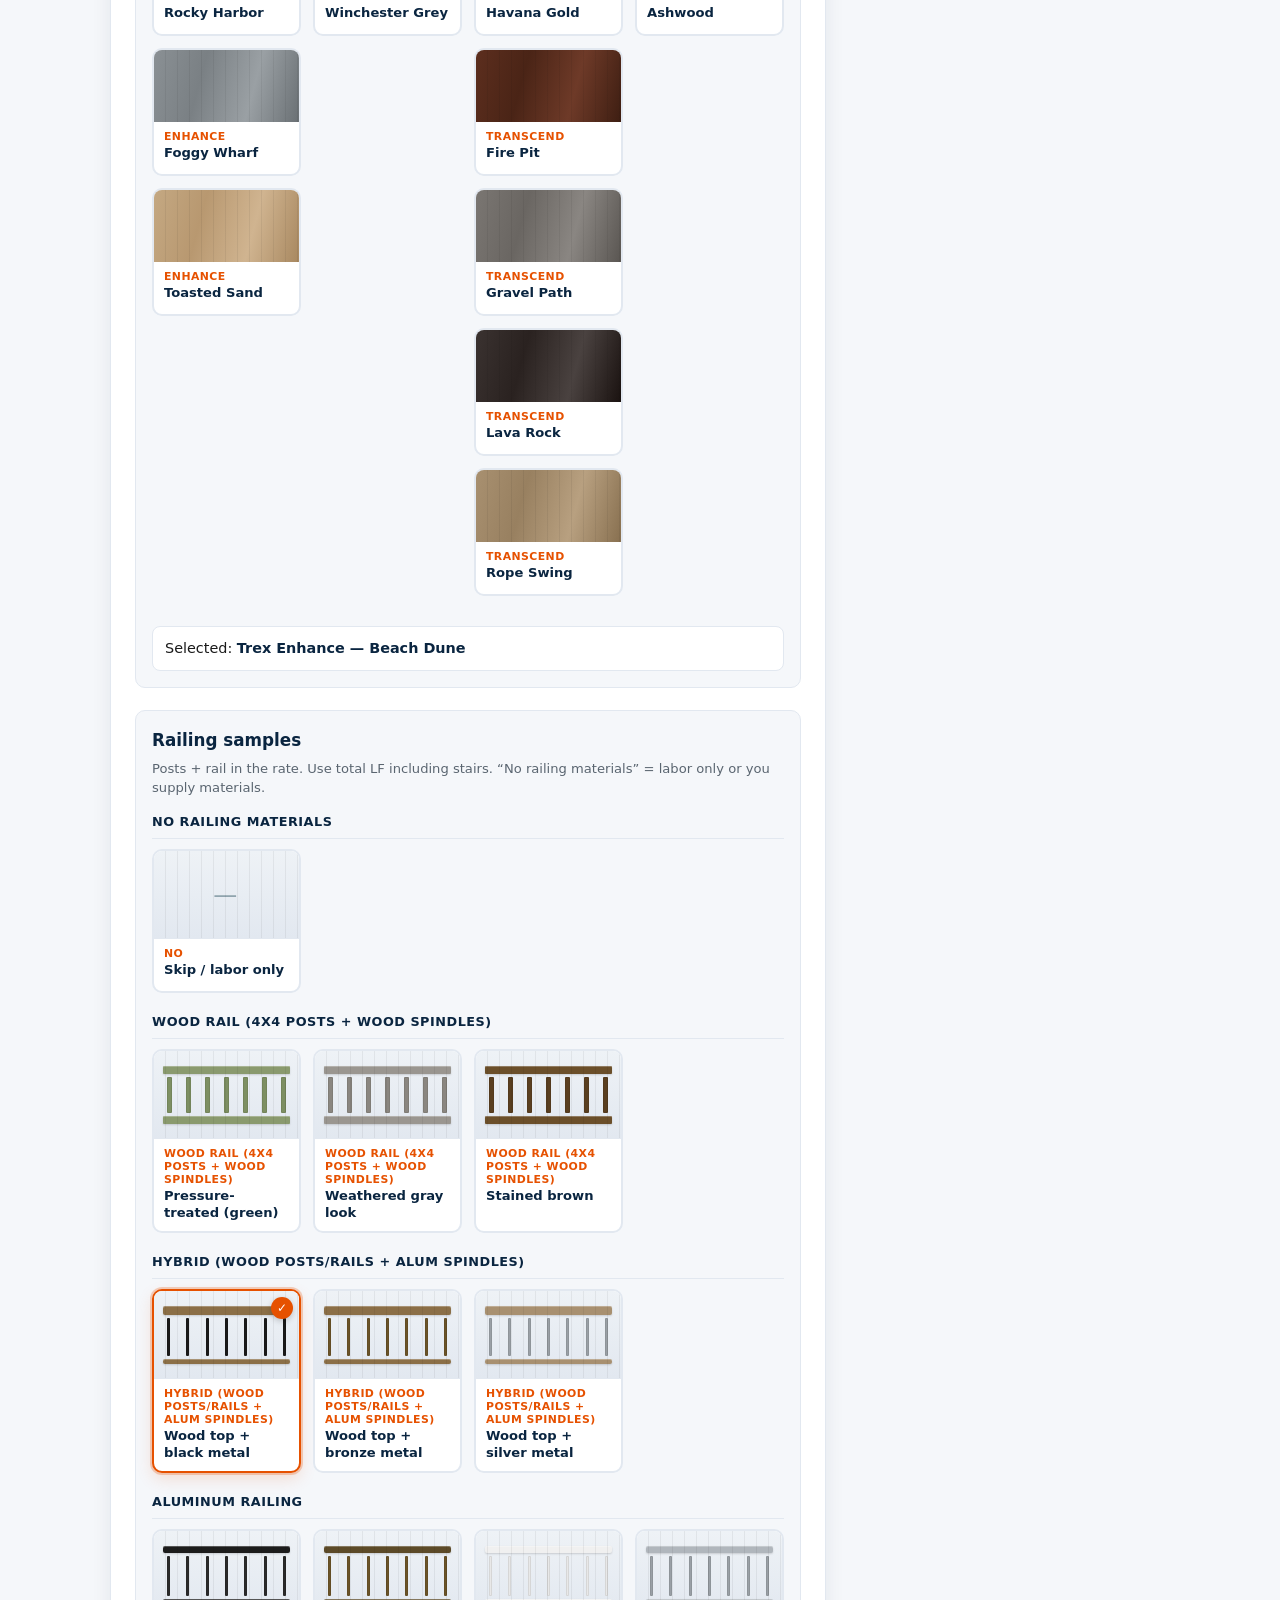
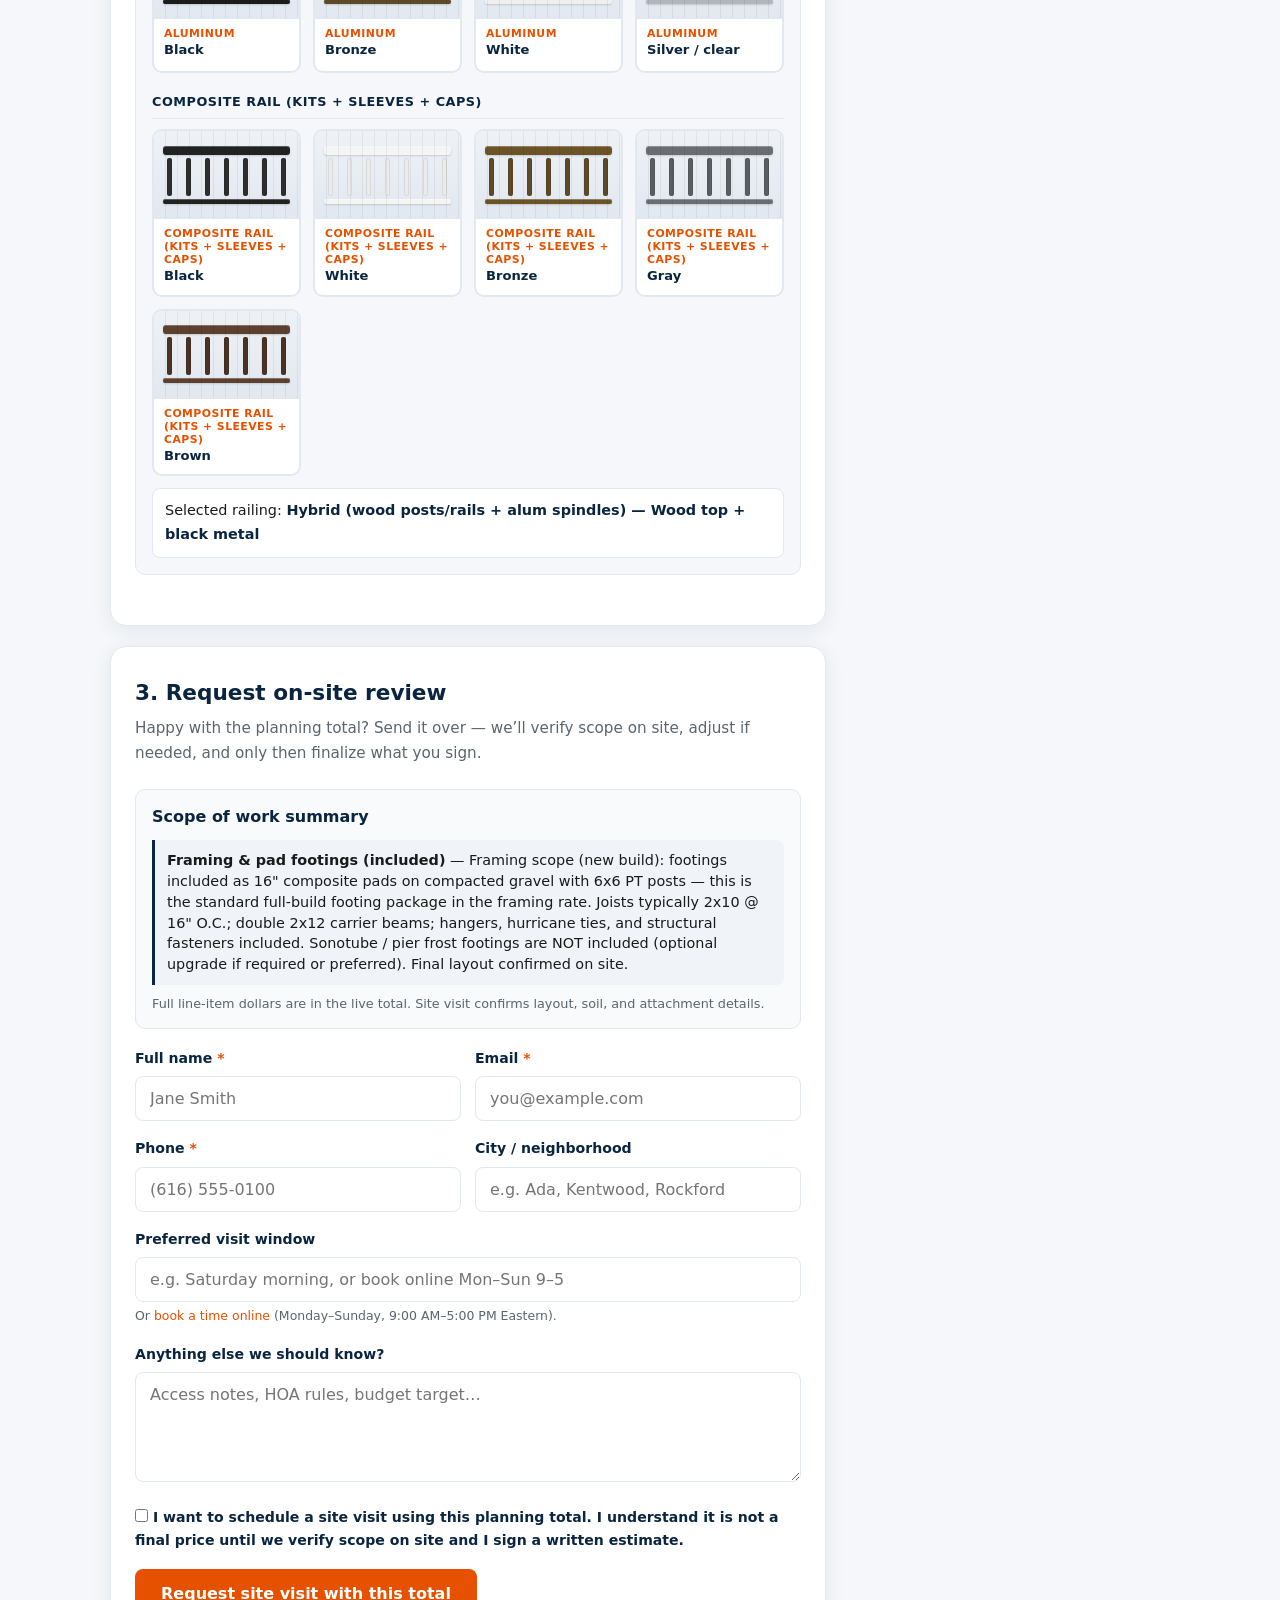
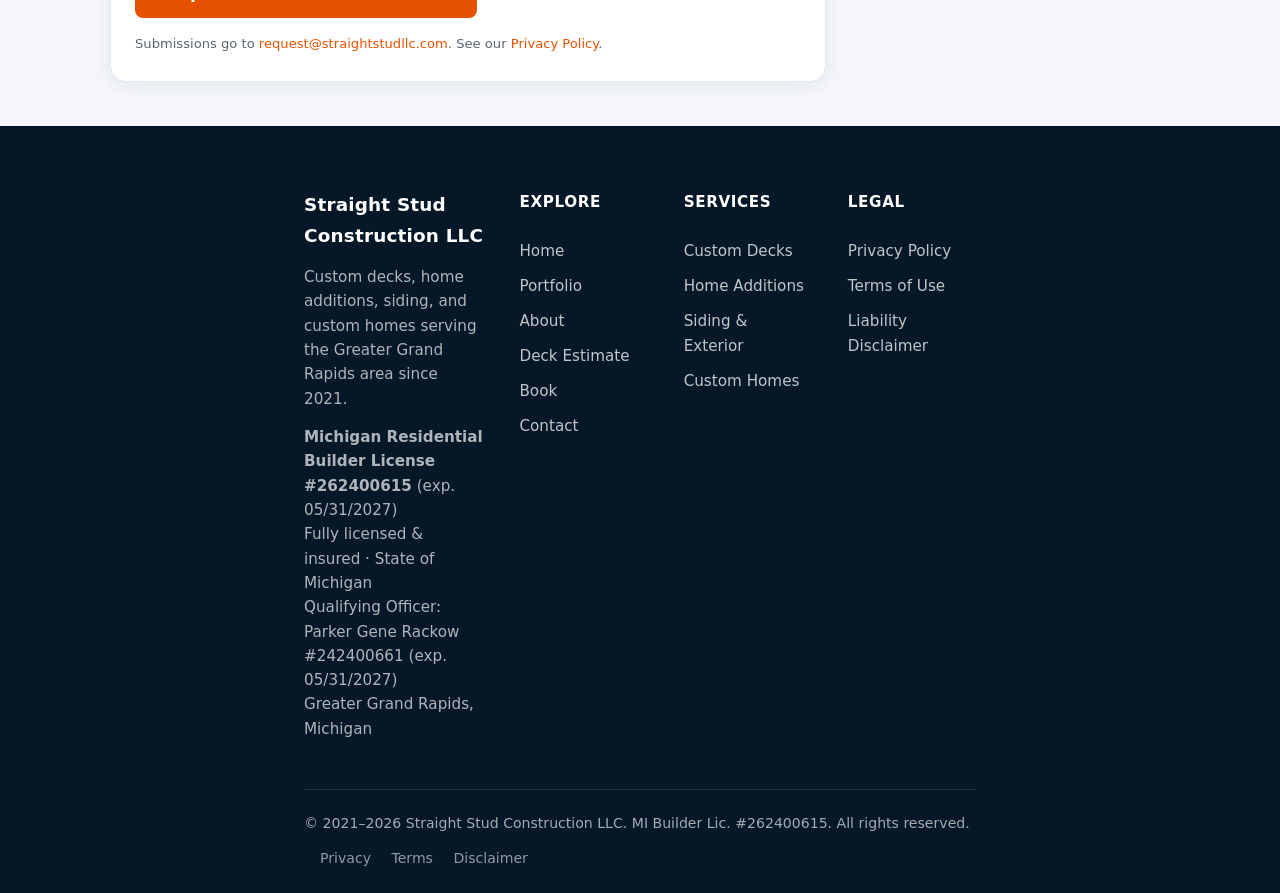
==== commit 2586049e: "Hide owner comparison notes and label materials-off as labor only." ====
--- a/deck-estimate/index.html
+++ b/deck-estimate/index.html
@@ -17,7 +17,7 @@
     gtag('config', 'G-XSX8FN3QLS');
   </script>
   <script src="../js/analytics.js"></script>
-  <link rel="stylesheet" href="calculator.css?v=20260814-pvc-180">
+  <link rel="stylesheet" href="calculator-20260814.css">
 </head>
 <body>
   <noscript><iframe src="https://www.googletagmanager.com/ns.html?id=GTM-T583DK7D" height="0" width="0" style="display:none;visibility:hidden"></iframe></noscript>
@@ -225,8 +225,7 @@
           <h2 id="mat-title">2. Materials</h2>
           <p class="panel-lead">
             Starts with a common West Michigan package (Trex Enhance + hybrid rail) so the total looks like a real project.
-            Change anything — or leave all materials off. If materials are off, labor is priced as TimberTech Advanced PVC
-            and framing labor gets an extra 20% per sq&nbsp;ft.
+            Change anything — or choose labor only if you are providing the materials.
           </p>
 
           <div class="form-group">
@@ -235,7 +234,7 @@
               <option value="trex" selected>Trex (composite)</option>
               <option value="treated">Pressure-treated lumber</option>
               <option value="timbertech">TimberTech (composite &amp; Advanced PVC)</option>
-              <option value="">No materials — labor priced as Advanced PVC</option>
+              <option value="">Labor only</option>
             </select>
           </div>
 
@@ -446,7 +445,7 @@
           <div class="live-incomplete" id="live-incomplete" hidden>
             <p class="live-incomplete__title">Incomplete package</p>
             <p class="live-incomplete__body" id="live-incomplete-text">
-              Pick decking to include board install labor and materials, or leave materials off to price labor as Advanced PVC.
+              Pick decking to include board install labor and materials, or choose labor only if you are providing materials.
             </p>
           </div>
 
@@ -461,15 +460,6 @@
             </ul>
             <p class="live-exclusions__fine">
               New-build framing includes 16″ composite pads, gravel, and 6×6 posts. Building &amp; zoning permit allowance ($350) is included; final city fees vary by township.
-            </p>
-          </div>
-
-          <div class="live-savings" id="live-savings" hidden>
-            <p class="live-savings__title">Compared to mainstream premium deck companies</p>
-            <p class="live-savings__body" id="live-savings-text"></p>
-            <p class="live-savings__fine">
-              Planning context only vs typical large remodeler all-in ranges in our market research.
-              Not a bid from any competitor.
             </p>
           </div>
 
@@ -539,6 +529,6 @@
   </footer>
 
   <script src="../js/main.js" defer></script>
-  <script src="calculator.js?v=20260814-pvc-180" defer></script>
+  <script src="calculator-20260815.js" defer></script>
 </body>
 </html>
--- a/deck-estimate/calculator-20260814.css
+++ b/deck-estimate/calculator-20260814.css
@@ -0,0 +1,1119 @@
+/* Demo deck calculator — matches Straight Stud brand, self-contained */
+
+:root {
+  --primary: #0a2540;
+  --primary-dark: #061828;
+  --accent: #e65100;
+  --accent-hover: #bf360c;
+  --accent-soft: #fff3e0;
+  --text: #1a1a1a;
+  --text-muted: #5a6570;
+  --bg: #f5f7fa;
+  --bg-card: #ffffff;
+  --border: #e2e8f0;
+  --shadow: 0 4px 20px rgba(10, 37, 64, 0.08);
+  --radius: 10px;
+  --radius-lg: 16px;
+  --font: "Segoe UI", system-ui, -apple-system, BlinkMacSystemFont, sans-serif;
+  --max: 720px;
+  --transition: 0.2s ease;
+  --header-h: 78px;
+}
+
+/* Sit below sticky site header when using main site styles */
+body {
+  padding-top: 0;
+}
+main.wrap {
+  padding-top: 28px;
+  padding-bottom: 24px;
+}
+
+*,
+*::before,
+*::after {
+  box-sizing: border-box;
+  margin: 0;
+  padding: 0;
+}
+
+body {
+  font-family: var(--font);
+  color: var(--text);
+  line-height: 1.65;
+  background: var(--bg);
+  -webkit-font-smoothing: antialiased;
+  min-height: 100vh;
+}
+
+/* When site header is present, keep calculator content readable */
+.site-header + main.wrap,
+.site-header ~ main.wrap {
+  max-width: var(--max);
+}
+
+.wrap {
+  width: 100%;
+  max-width: var(--max);
+  margin: 0 auto;
+  padding: 0 20px;
+}
+
+.skip-link {
+  position: absolute;
+  top: -100px;
+  left: 16px;
+  background: var(--accent);
+  color: #fff;
+  padding: 12px 20px;
+  z-index: 1000;
+  border-radius: 0 0 8px 8px;
+  font-weight: 600;
+}
+.skip-link:focus {
+  top: 0;
+  color: #fff;
+}
+
+/* Header */
+.demo-header {
+  background: var(--primary);
+  color: #fff;
+  padding: 16px 0;
+  margin-bottom: 28px;
+  box-shadow: 0 2px 16px rgba(0, 0, 0, 0.18);
+}
+.demo-header__inner {
+  display: flex;
+  align-items: center;
+  justify-content: space-between;
+  gap: 12px;
+  flex-wrap: wrap;
+}
+.brand__name {
+  display: block;
+  font-weight: 700;
+  font-size: 1.05rem;
+}
+.brand__tag {
+  display: block;
+  font-size: 0.8rem;
+  opacity: 0.85;
+}
+.demo-badge {
+  font-size: 0.72rem;
+  font-weight: 700;
+  letter-spacing: 0.06em;
+  text-transform: uppercase;
+  background: var(--accent);
+  color: #fff;
+  padding: 6px 12px;
+  border-radius: 999px;
+}
+
+/* Intro */
+.intro {
+  margin-bottom: 24px;
+}
+.intro h1 {
+  font-size: clamp(1.5rem, 4vw, 1.85rem);
+  color: var(--primary);
+  line-height: 1.25;
+  margin-bottom: 10px;
+}
+.intro p {
+  color: var(--text-muted);
+  font-size: 0.98rem;
+  margin-bottom: 8px;
+}
+.disclaimer {
+  font-size: 0.88rem !important;
+  padding: 12px 14px;
+  background: var(--accent-soft);
+  border-left: 4px solid var(--accent);
+  border-radius: 0 8px 8px 0;
+  color: var(--text) !important;
+}
+.sent-banner {
+  background: #e8f5e9;
+  color: #1b5e20;
+  border: 1px solid #a5d6a7;
+  padding: 14px 16px;
+  border-radius: 8px;
+  margin-bottom: 16px;
+  font-size: 0.95rem;
+}
+
+/* Steps */
+.steps {
+  list-style: none;
+  display: flex;
+  flex-wrap: wrap;
+  gap: 8px;
+  margin-bottom: 20px;
+}
+.steps__item {
+  display: inline-flex;
+  align-items: center;
+  gap: 6px;
+  font-size: 0.78rem;
+  font-weight: 600;
+  color: var(--text-muted);
+  background: #fff;
+  border: 1px solid var(--border);
+  padding: 6px 10px;
+  border-radius: 999px;
+}
+.steps__item span {
+  display: inline-flex;
+  align-items: center;
+  justify-content: center;
+  width: 20px;
+  height: 20px;
+  border-radius: 50%;
+  background: var(--border);
+  color: var(--text-muted);
+  font-size: 0.72rem;
+}
+.steps__item.is-active {
+  color: var(--primary);
+  border-color: var(--accent);
+  background: var(--accent-soft);
+}
+.steps__item.is-active span {
+  background: var(--accent);
+  color: #fff;
+}
+.steps__item.is-done {
+  color: var(--primary);
+}
+.steps__item.is-done span {
+  background: var(--primary);
+  color: #fff;
+}
+
+/* Card / panel */
+.card {
+  background: var(--bg-card);
+  border: 1px solid var(--border);
+  border-radius: var(--radius-lg);
+  padding: 28px 24px;
+  box-shadow: var(--shadow);
+  margin-bottom: 40px;
+}
+.card h2 {
+  font-size: 1.35rem;
+  color: var(--primary);
+  margin-bottom: 6px;
+}
+.panel-lead {
+  color: var(--text-muted);
+  font-size: 0.95rem;
+  margin-bottom: 22px;
+}
+
+/* Forms */
+.form-row {
+  display: grid;
+  grid-template-columns: 1fr 1fr;
+  gap: 14px;
+}
+.form-row--3 {
+  grid-template-columns: 1fr;
+}
+@media (min-width: 640px) {
+  .form-row--3 {
+    grid-template-columns: 1fr 1fr 1fr;
+  }
+}
+.form-group {
+  margin-bottom: 16px;
+}
+.form-group label {
+  display: block;
+  font-size: 0.88rem;
+  font-weight: 600;
+  color: var(--primary);
+  margin-bottom: 6px;
+}
+.req {
+  color: var(--accent);
+}
+.hint {
+  display: block;
+  font-size: 0.78rem;
+  color: var(--text-muted);
+  margin-top: 4px;
+}
+.form-group input,
+.form-group select,
+.form-group textarea {
+  width: 100%;
+  padding: 12px 14px;
+  border: 1px solid var(--border);
+  border-radius: 8px;
+  font-family: inherit;
+  font-size: 1rem;
+  color: var(--text);
+  background: #fff;
+  transition: border-color var(--transition), box-shadow var(--transition);
+}
+.form-group input:focus,
+.form-group select:focus,
+.form-group textarea:focus {
+  outline: none;
+  border-color: var(--accent);
+  box-shadow: 0 0 0 3px rgba(230, 81, 0, 0.15);
+}
+.form-group textarea {
+  min-height: 110px;
+  resize: vertical;
+}
+
+.choice-block {
+  border: 1px solid var(--border);
+  border-radius: var(--radius);
+  padding: 14px 16px;
+  margin: 8px 0 20px;
+}
+.choice-block legend {
+  font-size: 0.9rem;
+  font-weight: 700;
+  color: var(--primary);
+  padding: 0 6px;
+}
+.choice-block--design {
+  background: linear-gradient(180deg, rgba(10, 37, 64, 0.03), transparent);
+}
+.choice-block__note {
+  margin: 0 0 12px;
+  font-size: 0.88rem;
+  line-height: 1.45;
+  color: var(--muted, #5a6570);
+}
+.choice {
+  display: flex;
+  align-items: flex-start;
+  gap: 10px;
+  padding: 10px 8px;
+  cursor: pointer;
+  border-radius: 8px;
+  font-size: 0.95rem;
+}
+.choice:hover {
+  background: var(--bg);
+}
+.choice input {
+  margin-top: 3px;
+  accent-color: var(--accent);
+}
+.choice-badge {
+  display: inline-block;
+  margin-top: 6px;
+  padding: 3px 10px;
+  border-radius: 999px;
+  font-size: 0.8rem;
+  font-weight: 600;
+  line-height: 1.3;
+}
+.choice-badge--base {
+  background: #e8f5e9;
+  color: #1b5e20;
+}
+.choice-badge--up {
+  background: #fff3e0;
+  color: #e65100;
+}
+.totals__row--design-note span:first-child {
+  font-size: 0.88rem;
+  color: var(--muted, #5a6570);
+}
+
+.check-label {
+  display: flex;
+  align-items: flex-start;
+  gap: 10px;
+  font-size: 0.9rem;
+  font-weight: 500;
+  color: var(--text);
+  cursor: pointer;
+}
+.check-label input {
+  margin-top: 3px;
+  accent-color: var(--accent);
+  width: auto;
+}
+
+.field-error {
+  color: #b71c1c;
+  background: #ffebee;
+  border: 1px solid #ef9a9a;
+  padding: 10px 12px;
+  border-radius: 8px;
+  font-size: 0.9rem;
+  margin-bottom: 14px;
+}
+
+/* Totals */
+.totals {
+  border: 1px solid var(--border);
+  border-radius: var(--radius);
+  overflow: hidden;
+  margin-bottom: 16px;
+}
+.totals__row {
+  display: flex;
+  justify-content: space-between;
+  gap: 12px;
+  padding: 12px 16px;
+  font-size: 0.95rem;
+  border-bottom: 1px solid var(--border);
+}
+.totals__row:last-child {
+  border-bottom: none;
+}
+.totals__row span:last-child {
+  font-weight: 700;
+  color: var(--primary);
+  white-space: nowrap;
+}
+.totals__row--muted {
+  color: var(--text-muted);
+}
+
+.big-total {
+  display: flex;
+  align-items: center;
+  justify-content: space-between;
+  gap: 12px;
+  background: var(--primary);
+  color: #fff;
+  padding: 18px 20px;
+  border-radius: var(--radius);
+  margin-bottom: 22px;
+}
+.big-total__label {
+  font-size: 0.95rem;
+  font-weight: 600;
+  opacity: 0.95;
+}
+.big-total__value {
+  font-size: 1.75rem;
+  font-weight: 800;
+  letter-spacing: -0.02em;
+}
+.big-total--stack {
+  flex-direction: column;
+  align-items: stretch;
+  gap: 10px;
+}
+.big-total--stack > div {
+  display: flex;
+  justify-content: space-between;
+  align-items: baseline;
+}
+.big-total__sub {
+  font-size: 1.1rem;
+  font-weight: 700;
+}
+.big-total--stack > div:last-child {
+  border-top: 1px solid rgba(255, 255, 255, 0.25);
+  padding-top: 10px;
+  margin-top: 2px;
+}
+
+/* Summary */
+.summary {
+  margin-bottom: 18px;
+}
+.summary__dl {
+  display: grid;
+  gap: 0;
+  border: 1px solid var(--border);
+  border-radius: var(--radius);
+  overflow: hidden;
+}
+.summary__dl > div {
+  display: grid;
+  grid-template-columns: 140px 1fr;
+  gap: 8px;
+  padding: 10px 14px;
+  border-bottom: 1px solid var(--border);
+  font-size: 0.92rem;
+}
+.summary__dl > div:last-child {
+  border-bottom: none;
+}
+.summary__dl dt {
+  font-weight: 600;
+  color: var(--text-muted);
+}
+.summary__dl dd {
+  font-weight: 600;
+  color: var(--primary);
+  margin: 0;
+}
+@media (max-width: 480px) {
+  .summary__dl > div {
+    grid-template-columns: 1fr;
+  }
+}
+
+/* ---------- Sample blocks (Trex / TimberTech) ---------- */
+.sample-panel {
+  margin: 4px 0 22px;
+  padding: 16px;
+  background: var(--bg);
+  border: 1px solid var(--border);
+  border-radius: var(--radius);
+}
+.sample-panel__head h3 {
+  font-size: 1.05rem;
+  color: var(--primary);
+  margin-bottom: 4px;
+}
+.sample-panel__hint {
+  font-size: 0.82rem;
+  color: var(--text-muted);
+  margin-bottom: 14px;
+  line-height: 1.45;
+}
+.sample-line-group {
+  margin-bottom: 18px;
+}
+.sample-line-group:last-child {
+  margin-bottom: 0;
+}
+.sample-line-group__title {
+  font-size: 0.8rem;
+  font-weight: 700;
+  letter-spacing: 0.04em;
+  text-transform: uppercase;
+  color: var(--primary);
+  margin-bottom: 10px;
+  padding-bottom: 6px;
+  border-bottom: 1px solid var(--border);
+}
+.sample-gallery {
+  display: grid;
+  grid-template-columns: repeat(auto-fill, minmax(132px, 1fr));
+  gap: 12px;
+}
+.sample-gallery--single {
+  max-width: 200px;
+}
+.sample-card {
+  display: flex;
+  flex-direction: column;
+  background: #fff;
+  border: 2px solid var(--border);
+  border-radius: 10px;
+  overflow: hidden;
+  cursor: pointer;
+  text-align: left;
+  font-family: inherit;
+  padding: 0;
+  transition: border-color var(--transition), box-shadow var(--transition),
+    transform 0.15s ease;
+  width: 100%;
+}
+.sample-card:hover {
+  border-color: #b0bec5;
+  box-shadow: 0 4px 14px rgba(10, 37, 64, 0.1);
+  transform: translateY(-1px);
+}
+.sample-card:focus {
+  outline: none;
+  border-color: var(--accent);
+  box-shadow: 0 0 0 3px rgba(230, 81, 0, 0.2);
+}
+.sample-card.is-selected {
+  border-color: var(--accent);
+  box-shadow: 0 0 0 2px rgba(230, 81, 0, 0.25),
+    0 6px 16px rgba(230, 81, 0, 0.15);
+}
+.sample-card__swatch {
+  height: 72px;
+  width: 100%;
+  position: relative;
+  background-size: cover;
+  background-position: center;
+}
+/* Wood-plank look: vertical grain stripes via layered gradients */
+.sample-card__swatch::after {
+  content: "";
+  position: absolute;
+  inset: 0;
+  background: repeating-linear-gradient(
+    90deg,
+    transparent 0,
+    transparent 11px,
+    rgba(0, 0, 0, 0.06) 11px,
+    rgba(0, 0, 0, 0.06) 12px
+  );
+  pointer-events: none;
+}
+.sample-card__swatch--treated {
+  background: linear-gradient(
+    135deg,
+    #8a9a6e 0%,
+    #a8b88a 25%,
+    #7d8f62 50%,
+    #9aab7c 75%,
+    #6f8058 100%
+  );
+}
+.sample-card__meta {
+  padding: 8px 10px 10px;
+  display: flex;
+  flex-direction: column;
+  gap: 2px;
+  min-height: 52px;
+}
+.sample-card__line {
+  font-size: 0.68rem;
+  font-weight: 700;
+  text-transform: uppercase;
+  letter-spacing: 0.04em;
+  color: var(--accent);
+}
+.sample-card__name {
+  font-size: 0.82rem;
+  font-weight: 600;
+  color: var(--primary);
+  line-height: 1.25;
+}
+.sample-card__check {
+  position: absolute;
+  top: 6px;
+  right: 6px;
+  width: 22px;
+  height: 22px;
+  border-radius: 50%;
+  background: var(--accent);
+  color: #fff;
+  font-size: 0.75rem;
+  font-weight: 700;
+  display: none;
+  align-items: center;
+  justify-content: center;
+  z-index: 1;
+  box-shadow: 0 2px 6px rgba(0, 0, 0, 0.2);
+}
+.sample-card.is-selected .sample-card__check {
+  display: flex;
+}
+.sample-selected {
+  margin-top: 12px;
+  font-size: 0.9rem;
+  color: var(--text);
+  padding: 10px 12px;
+  background: #fff;
+  border-radius: 8px;
+  border: 1px solid var(--border);
+}
+.sample-selected strong {
+  color: var(--primary);
+}
+/* Visually hide native select but keep in DOM for form/state */
+.sr-only-select {
+  position: absolute;
+  width: 1px;
+  height: 1px;
+  padding: 0;
+  margin: -1px;
+  overflow: hidden;
+  clip: rect(0, 0, 0, 0);
+  border: 0;
+}
+
+/* ---------- Railing sample previews ---------- */
+.sample-panel--railing {
+  margin-top: 8px;
+}
+
+.lockin-heading {
+  font-size: 1.05rem;
+  color: var(--primary);
+  margin: 8px 0 14px;
+}
+
+.warranty-banner {
+  background: #e8f5e9;
+  border: 1px solid #a5d6a7;
+  color: #1b5e20;
+  padding: 12px 14px;
+  border-radius: 8px;
+  font-size: 0.92rem;
+  margin: 0 0 16px;
+  line-height: 1.45;
+}
+
+.notice-banner {
+  padding: 14px 16px;
+  border-radius: 8px;
+  font-size: 0.92rem;
+  margin: 0 0 18px;
+  line-height: 1.5;
+}
+.notice-banner--warn {
+  background: #fff8e1;
+  border: 1px solid #ffe082;
+  color: #5d4037;
+}
+.notice-banner strong {
+  color: #3e2723;
+}
+.notice-banner p {
+  margin: 0 0 8px;
+}
+.notice-banner p:last-child {
+  margin-bottom: 0;
+}
+.fair-price-note {
+  font-size: 0.9rem;
+  color: var(--text-muted);
+  background: #f0f4f8;
+  border: 1px solid var(--border);
+  border-radius: 8px;
+  padding: 12px 14px;
+  margin: 0 0 16px;
+  line-height: 1.5;
+}
+.choice-em {
+  display: block;
+  font-style: normal;
+  font-size: 0.88em;
+  color: var(--text-muted);
+  margin-top: 4px;
+  font-weight: 400;
+}
+.sample-card--railing .sample-card__swatch--railing {
+  height: 88px;
+  display: flex;
+  align-items: center;
+  justify-content: center;
+  background: linear-gradient(180deg, #eef2f6 0%, #e2e8f0 100%);
+  overflow: hidden;
+}
+.rail-preview {
+  width: 88%;
+  height: 58px;
+  display: flex;
+  flex-direction: column;
+  justify-content: space-between;
+  position: relative;
+  z-index: 0;
+}
+.rail-preview__top,
+.rail-preview__bottom {
+  display: block;
+  height: 7px;
+  border-radius: 2px;
+  box-shadow: inset 0 1px 0 rgba(255, 255, 255, 0.25),
+    0 1px 2px rgba(0, 0, 0, 0.15);
+}
+.rail-preview__bottom {
+  height: 5px;
+}
+.rail-preview__posts {
+  flex: 1;
+  display: flex;
+  align-items: stretch;
+  justify-content: space-between;
+  padding: 3px 4px;
+  min-height: 0;
+}
+.rail-preview__baluster {
+  display: block;
+  width: 4px;
+  border-radius: 1px;
+  box-shadow: inset 0 0 0 1px rgba(0, 0, 0, 0.08);
+}
+.rail-preview--wood .rail-preview__top,
+.rail-preview--wood .rail-preview__bottom {
+  height: 8px;
+  border-radius: 1px;
+}
+.rail-preview--wood .rail-preview__baluster {
+  width: 5px;
+  border-radius: 1px;
+}
+.rail-preview--hybrid .rail-preview__top {
+  height: 9px;
+}
+.rail-preview--hybrid .rail-preview__baluster {
+  width: 3px;
+}
+.rail-preview--metal .rail-preview__baluster {
+  width: 3px;
+}
+.rail-preview--composite .rail-preview__top {
+  height: 9px;
+  border-radius: 3px;
+}
+.rail-preview--composite .rail-preview__baluster {
+  width: 5px;
+  border-radius: 2px;
+}
+.rail-preview--none {
+  align-items: center;
+  justify-content: center;
+}
+.rail-preview__dash {
+  font-size: 1.5rem;
+  font-weight: 300;
+  color: #90a4ae;
+  letter-spacing: 0.1em;
+}
+/* Light rails need a subtle edge so they show on light bg */
+.sample-card--railing .sample-card__swatch--railing {
+  border-bottom: 1px solid var(--border);
+}
+
+/* Buttons */
+.panel-actions {
+  display: flex;
+  flex-wrap: wrap;
+  gap: 10px;
+  margin-top: 8px;
+}
+.btn {
+  display: inline-flex;
+  align-items: center;
+  justify-content: center;
+  gap: 8px;
+  padding: 13px 24px;
+  font-size: 1rem;
+  font-weight: 600;
+  font-family: inherit;
+  border: 2px solid transparent;
+  border-radius: 8px;
+  cursor: pointer;
+  transition: background var(--transition), color var(--transition),
+    border-color var(--transition), box-shadow var(--transition);
+  text-decoration: none;
+  line-height: 1.2;
+}
+.btn--primary {
+  background: var(--accent);
+  color: #fff;
+  border-color: var(--accent);
+}
+.btn--primary:hover {
+  background: var(--accent-hover);
+  border-color: var(--accent-hover);
+  box-shadow: 0 6px 20px rgba(230, 81, 0, 0.3);
+}
+.btn--outline {
+  background: transparent;
+  color: var(--primary);
+  border-color: var(--primary);
+}
+.btn--outline:hover {
+  background: var(--primary);
+  color: #fff;
+}
+
+.form-note {
+  font-size: 0.82rem;
+  color: var(--text-muted);
+  margin-top: 16px;
+  line-height: 1.5;
+}
+.form-note a {
+  color: var(--accent);
+}
+
+.hp-field {
+  position: absolute;
+  left: -9999px;
+  width: 1px;
+  height: 1px;
+  overflow: hidden;
+  opacity: 0;
+  pointer-events: none;
+}
+
+.demo-footer {
+  padding: 24px 20px 48px;
+  font-size: 0.88rem;
+  color: var(--text-muted);
+  text-align: center;
+}
+.demo-footer .muted {
+  font-size: 0.8rem;
+}
+.demo-footer code {
+  font-size: 0.85em;
+  background: #e8ecf0;
+  padding: 1px 6px;
+  border-radius: 4px;
+}
+
+@media (max-width: 560px) {
+  .form-row {
+    grid-template-columns: 1fr;
+  }
+  .card {
+    padding: 22px 16px;
+  }
+  .steps__item {
+    font-size: 0.7rem;
+  }
+}
+
+/* ===== Live single-page calculator ===== */
+.wrap--live {
+  max-width: 1100px;
+}
+.site-header + main.wrap--live,
+.site-header ~ main.wrap--live {
+  max-width: 1100px;
+}
+.live-layout {
+  display: grid;
+  grid-template-columns: minmax(0, 1fr) 320px;
+  gap: 24px;
+  align-items: start;
+}
+.live-main .card {
+  margin-bottom: 20px;
+}
+.live-total {
+  position: sticky;
+  top: 96px;
+  z-index: 20;
+}
+.live-total__inner {
+  background: var(--bg-card);
+  border: 1px solid var(--border);
+  border-radius: var(--radius-lg);
+  box-shadow: var(--shadow);
+  padding: 18px 18px 16px;
+}
+.live-total__eyebrow {
+  font-size: 0.75rem;
+  font-weight: 700;
+  text-transform: uppercase;
+  letter-spacing: 0.04em;
+  color: var(--text-muted);
+  margin: 0 0 12px;
+}
+.live-total__row {
+  display: flex;
+  justify-content: space-between;
+  gap: 12px;
+  font-size: 0.95rem;
+  padding: 6px 0;
+  border-bottom: 1px solid var(--border);
+}
+.live-total__grand {
+  display: flex;
+  justify-content: space-between;
+  align-items: baseline;
+  gap: 12px;
+  margin: 12px 0 6px;
+  font-size: 1rem;
+  font-weight: 700;
+  color: var(--primary);
+}
+.live-total__grand strong {
+  font-size: 1.65rem;
+  color: var(--accent);
+  font-variant-numeric: tabular-nums;
+}
+.live-total__psf {
+  font-size: 0.85rem;
+  color: var(--text-muted);
+  margin: 0 0 14px;
+}
+.live-incomplete {
+  background: #fff8e1;
+  border: 1px solid #ffe082;
+  border-radius: 10px;
+  padding: 10px 12px;
+  margin-bottom: 12px;
+}
+.live-incomplete__title {
+  font-size: 0.78rem;
+  font-weight: 700;
+  text-transform: uppercase;
+  letter-spacing: 0.03em;
+  color: #e65100;
+  margin: 0 0 4px;
+}
+.live-incomplete__body {
+  font-size: 0.85rem;
+  line-height: 1.4;
+  color: #5d4037;
+  margin: 0;
+}
+.live-incomplete--info {
+  background: #e8eef5;
+  border-color: #b7c6d6;
+}
+.live-incomplete--info .live-incomplete__title {
+  color: var(--primary, #0a2540);
+}
+.live-incomplete--info .live-incomplete__body {
+  color: #2c3e50;
+}
+.live-exclusions {
+  background: #f5f7fa;
+  border: 1px solid var(--border);
+  border-radius: 10px;
+  padding: 10px 12px;
+  margin-bottom: 14px;
+}
+.live-exclusions__title {
+  font-size: 0.78rem;
+  font-weight: 700;
+  text-transform: uppercase;
+  letter-spacing: 0.03em;
+  color: var(--text-muted);
+  margin: 0 0 6px;
+}
+.live-exclusions__list {
+  margin: 0 0 6px;
+  padding-left: 1.1rem;
+  font-size: 0.8rem;
+  line-height: 1.4;
+  color: var(--text);
+}
+.live-exclusions__list li {
+  margin-bottom: 2px;
+}
+.live-exclusions__fine {
+  font-size: 0.72rem;
+  line-height: 1.35;
+  color: var(--text-muted);
+  margin: 0;
+}
+.live-savings {
+  background: #e8f5e9;
+  border: 1px solid #c8e6c9;
+  border-radius: 10px;
+  padding: 12px 12px 10px;
+  margin-bottom: 14px;
+}
+.live-savings__title {
+  font-size: 0.78rem;
+  font-weight: 700;
+  text-transform: uppercase;
+  letter-spacing: 0.03em;
+  color: #1b5e20;
+  margin: 0 0 6px;
+}
+.live-savings__body {
+  font-size: 0.9rem;
+  line-height: 1.45;
+  color: #1b5e20;
+  margin: 0 0 6px;
+}
+.live-savings__fine {
+  font-size: 0.72rem;
+  line-height: 1.35;
+  color: #558b2f;
+  margin: 0;
+}
+.live-breakdown {
+  max-height: 280px;
+  overflow: auto;
+  margin-bottom: 12px;
+  font-size: 0.88rem;
+}
+.live-breakdown .totals__row {
+  padding: 5px 0;
+}
+.btn--block {
+  display: block;
+  width: 100%;
+  text-align: center;
+  margin-top: 8px;
+}
+.live-total__hint {
+  font-size: 0.78rem;
+  color: var(--text-muted);
+  margin: 10px 0 0;
+  line-height: 1.4;
+}
+@media (max-width: 900px) {
+  .live-layout {
+    grid-template-columns: 1fr;
+  }
+  .live-total {
+    position: sticky;
+    top: 0;
+    order: -1;
+    z-index: 30;
+  }
+  .live-total__inner {
+    border-radius: 0 0 var(--radius-lg) var(--radius-lg);
+    box-shadow: 0 8px 24px rgba(10, 37, 64, 0.12);
+  }
+  .live-breakdown {
+    max-height: 160px;
+  }
+}
+
+/* Scope of work notes */
+.scope-notes {
+  font-size: 0.8rem;
+  line-height: 1.45;
+  color: var(--text-muted);
+  background: #f0f4f8;
+  border-left: 3px solid var(--primary);
+  padding: 10px 12px;
+  margin: 10px 0 12px;
+  border-radius: 0 8px 8px 0;
+}
+.scope-notes--checkout {
+  font-size: 0.9rem;
+  color: var(--text);
+  margin: 0 0 8px;
+}
+.scope-block {
+  margin: 0 0 18px;
+  padding: 14px 16px;
+  background: #f8fafc;
+  border: 1px solid var(--border);
+  border-radius: var(--radius);
+}
+.scope-block__title {
+  font-size: 1rem;
+  margin: 0 0 10px;
+  color: var(--primary);
+}
+.scope-block__hint {
+  font-size: 0.8rem;
+  color: var(--text-muted);
+  margin: 0;
+}
+.card-inset {
+  box-shadow: none;
+}
+
+.choice-row {
+  display: flex;
+  flex-wrap: wrap;
+  gap: 4px 8px;
+  margin-bottom: 10px;
+}
+.choice--inline {
+  flex: 1 1 auto;
+  min-width: 4.5rem;
+  padding: 8px 10px;
+  border: 1px solid var(--border);
+  border-radius: 8px;
+  background: #fff;
+}
+.choice--inline:hover {
+  border-color: var(--accent);
+}
+.choice-block__sublegend {
+  font-size: 0.82rem;
+  font-weight: 700;
+  color: var(--primary);
+  margin: 10px 0 6px;
+}
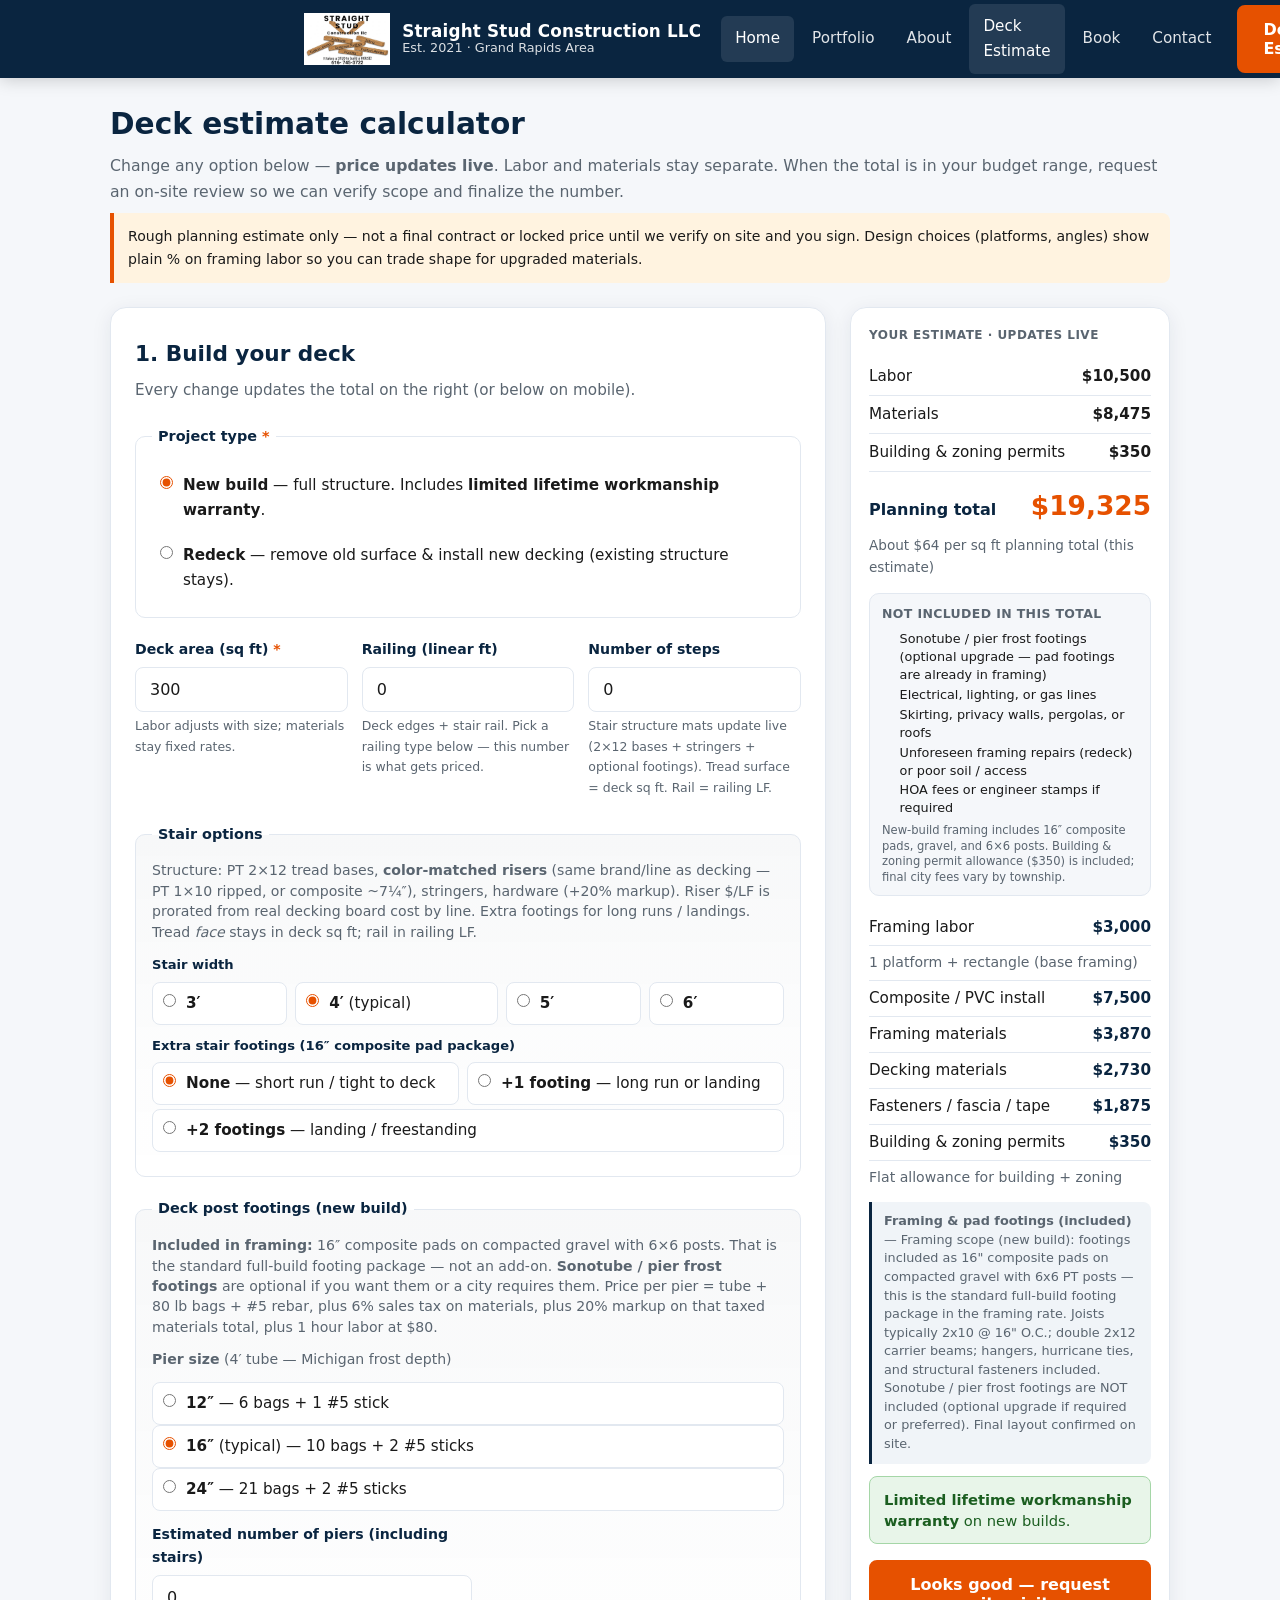
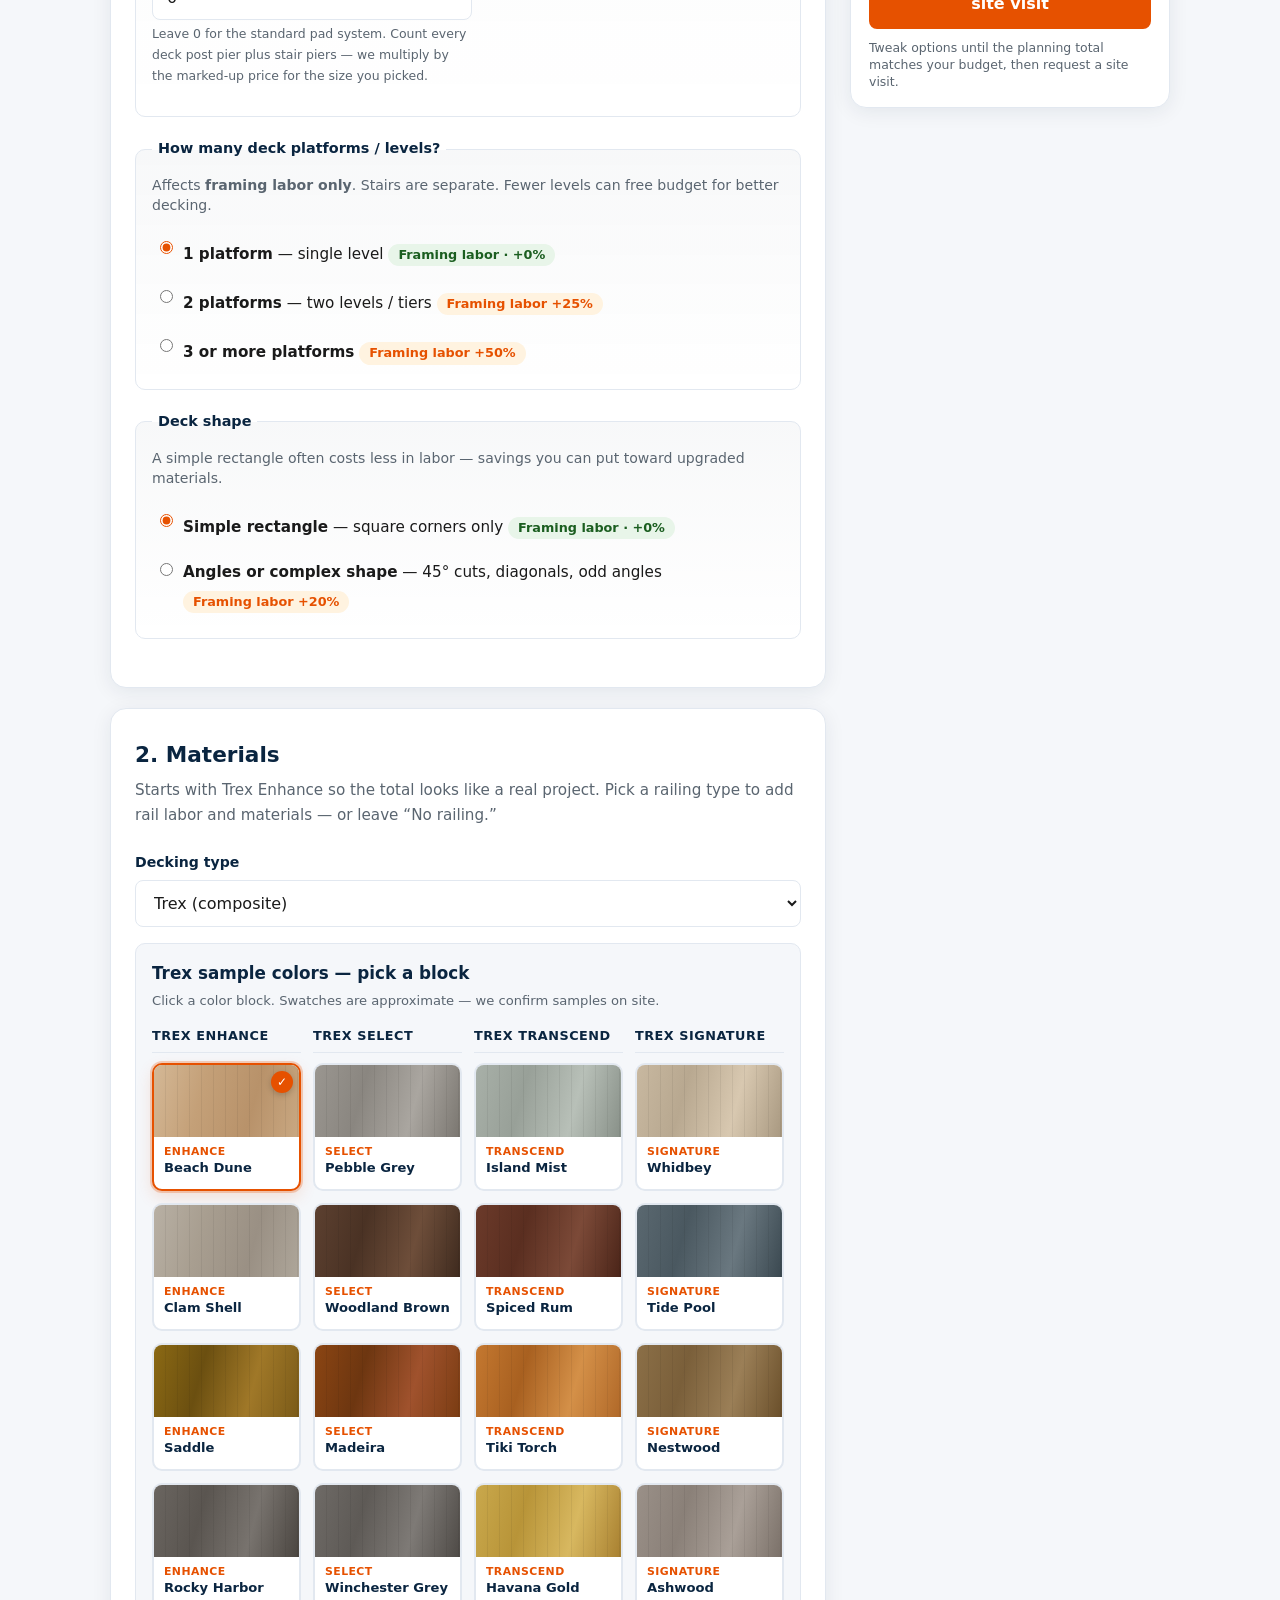
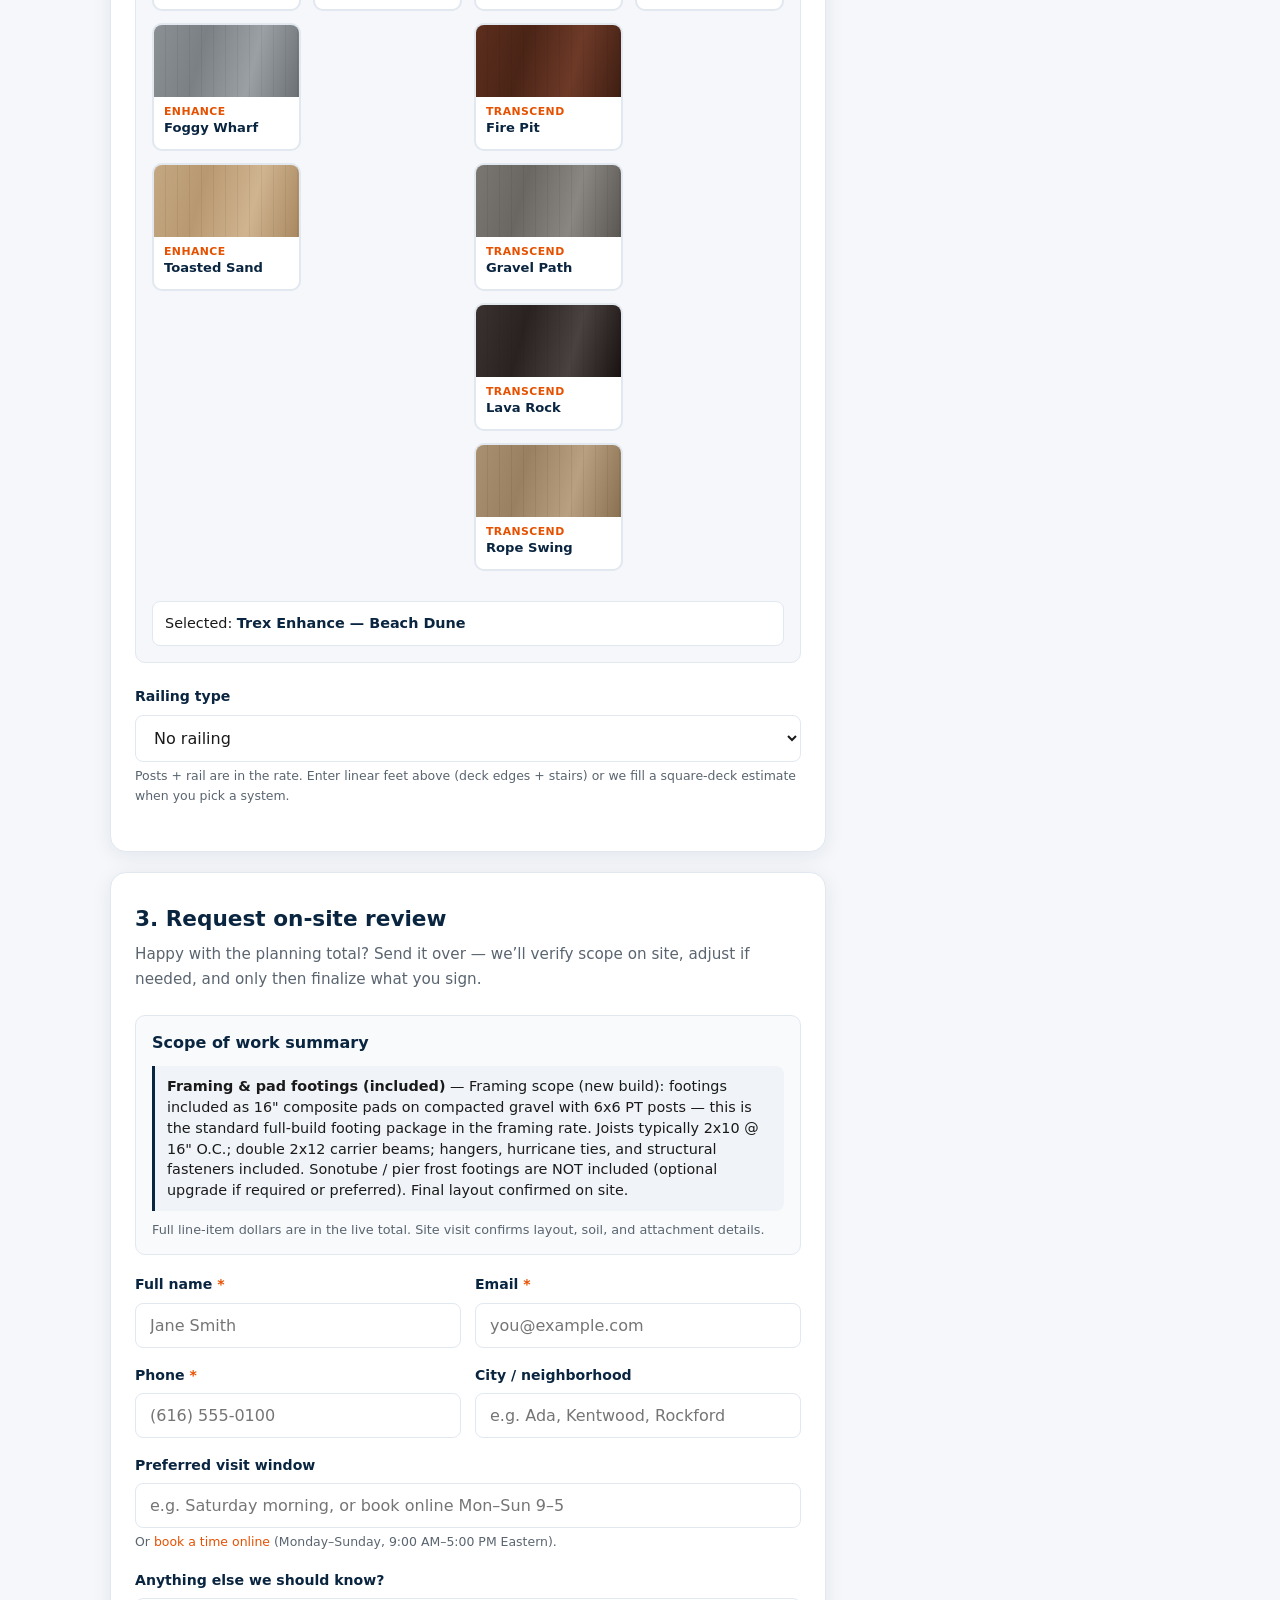
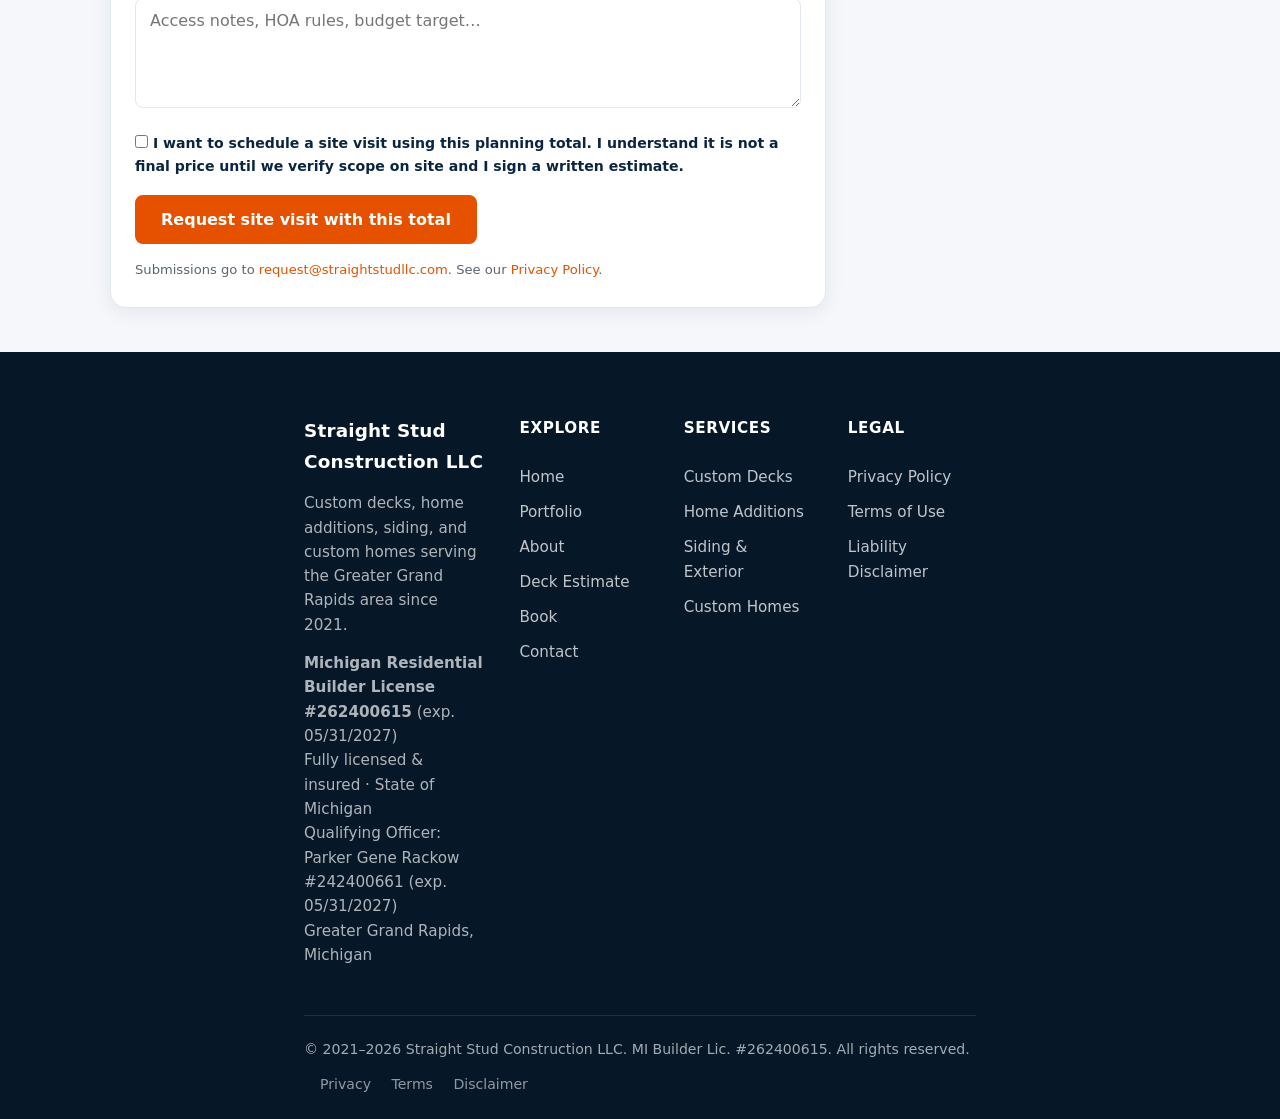
==== commit 6118f2fd: "Fix deck calculator railing: dropdown systems, vendor-backed rates, live totals." ====
--- a/deck-estimate/index.html
+++ b/deck-estimate/index.html
@@ -17,7 +17,7 @@
     gtag('config', 'G-XSX8FN3QLS');
   </script>
   <script src="../js/analytics.js"></script>
-  <link rel="stylesheet" href="calculator-20260814.css">
+  <link rel="stylesheet" href="calculator.css?v=20260819b">
 </head>
 <body>
   <noscript><iframe src="https://www.googletagmanager.com/ns.html?id=GTM-T583DK7D" height="0" width="0" style="display:none;visibility:hidden"></iframe></noscript>
@@ -90,7 +90,7 @@
             <div class="form-group">
               <label for="railing-lf">Railing (linear ft)</label>
               <input type="number" id="railing-lf" min="0" max="5000" step="1" placeholder="e.g. 48" inputmode="numeric" value="0">
-              <span class="hint">Include deck edges + stair railing LF</span>
+              <span class="hint" id="railing-lf-hint">Deck edges + stair rail. Pick a railing type below — this number is what gets priced.</span>
             </div>
             <div class="form-group">
               <label for="num-steps">Number of steps</label>
@@ -224,8 +224,8 @@
         <section class="card" id="section-materials" aria-labelledby="mat-title">
           <h2 id="mat-title">2. Materials</h2>
           <p class="panel-lead">
-            Starts with a common West Michigan package (Trex Enhance + hybrid rail) so the total looks like a real project.
-            Change anything — or choose labor only if you are providing the materials.
+            Starts with Trex Enhance so the total looks like a real project.
+            Pick a railing type to add rail labor and materials — or leave “No railing.”
           </p>
 
           <div class="form-group">
@@ -271,25 +271,59 @@
             </div>
           </div>
 
-          <div class="sample-panel sample-panel--railing" id="railing-sample-panel">
+          <div class="form-group">
+            <label for="railing-type">Railing type</label>
+            <select id="railing-type">
+              <option value="none" selected>No railing</option>
+              <option value="treated_wood">Treated rail / spindles / posts</option>
+              <option value="composite">Composite rail / spindles / sleeves</option>
+              <option value="aluminum">Aluminum rail / posts</option>
+              <option value="cable">Cable rail system</option>
+              <option value="glass">Glass rail</option>
+            </select>
+            <span class="hint">Posts + rail are in the rate. Enter linear feet above (deck edges + stairs) or we fill a square-deck estimate when you pick a system.</span>
+          </div>
+
+          <div id="cable-post-options" class="choice-block choice-block--rail-sub" hidden>
+            <p class="choice-block__sublegend">Cable posts</p>
+            <div class="choice-row">
+              <label class="choice choice--inline">
+                <input type="radio" name="cable_post" value="wood" checked>
+                <span><strong>Wood posts</strong> — PT 4×4 with wood top rail + stainless cable</span>
+              </label>
+              <label class="choice choice--inline">
+                <input type="radio" name="cable_post" value="aluminum">
+                <span><strong>Aluminum posts</strong> — powder-coated posts + cable</span>
+              </label>
+            </div>
+          </div>
+
+          <div id="glass-system-options" class="choice-block choice-block--rail-sub" hidden>
+            <p class="choice-block__sublegend">Glass system</p>
+            <div class="choice-row">
+              <label class="choice choice--inline">
+                <input type="radio" name="glass_system" value="spigot">
+                <span><strong>Spigots</strong> — exposed glass edges, floor-mount clamps</span>
+              </label>
+              <label class="choice choice--inline">
+                <input type="radio" name="glass_system" value="enclosed" checked>
+                <span><strong>Enclosed</strong> — aluminum frame with glass infill</span>
+              </label>
+            </div>
+          </div>
+
+          <div class="sample-panel sample-panel--railing" id="railing-sample-panel" hidden>
             <div class="sample-panel__head">
-              <h3 id="railing-sample-title">Railing samples</h3>
+              <h3 id="railing-sample-title">Railing look</h3>
               <p class="sample-panel__hint">
-                Posts + rail in the rate. Use total LF including stairs. “No railing materials” = labor only or you supply materials.
+                Click a block. Swatches are approximate — we confirm on site.
               </p>
             </div>
             <div id="railing-sample-gallery" class="railing-sample-root" role="listbox" aria-labelledby="railing-sample-title"></div>
             <p class="sample-selected" id="railing-sample-selected" hidden>
               Selected railing: <strong id="railing-sample-selected-label"></strong>
             </p>
-            <select id="railing-type" class="sr-only-select" tabindex="-1" aria-hidden="true">
-              <option value="none">No railing materials</option>
-              <option value="treated_wood">Treated railing + wood spindles</option>
-              <option value="hybrid" selected>Hybrid railing</option>
-              <option value="aluminum">Aluminum railing</option>
-              <option value="composite">Composite railing</option>
-            </select>
-            <input type="hidden" id="railing-color" value="hybrid_black">
+            <input type="hidden" id="railing-color" value="">
           </div>
         </section>
 
@@ -386,6 +420,7 @@
             <input type="hidden" name="decking_color_sample" id="f-decking-color" value="">
             <input type="hidden" name="railing_choice" id="f-railing-type" value="">
             <input type="hidden" name="railing_color_sample" id="f-railing-color" value="">
+            <input type="hidden" name="railing_variant" id="f-railing-variant" value="">
             <input type="hidden" name="framing_materials" id="f-framing-mat" value="">
             <input type="hidden" name="fasteners_hardware" id="f-fasteners" value="">
             <input type="hidden" name="materials_total" id="f-mat-total" value="">
@@ -529,6 +564,6 @@
   </footer>
 
   <script src="../js/main.js" defer></script>
-  <script src="calculator-20260815.js" defer></script>
+  <script src="calculator.js?v=20260819b" defer></script>
 </body>
 </html>
--- a/deck-estimate/calculator.css
+++ b/deck-estimate/calculator.css
@@ -0,0 +1,1175 @@
+/* Demo deck calculator — matches Straight Stud brand, self-contained */
+
+:root {
+  --primary: #0a2540;
+  --primary-dark: #061828;
+  --accent: #e65100;
+  --accent-hover: #bf360c;
+  --accent-soft: #fff3e0;
+  --text: #1a1a1a;
+  --text-muted: #5a6570;
+  --bg: #f5f7fa;
+  --bg-card: #ffffff;
+  --border: #e2e8f0;
+  --shadow: 0 4px 20px rgba(10, 37, 64, 0.08);
+  --radius: 10px;
+  --radius-lg: 16px;
+  --font: "Segoe UI", system-ui, -apple-system, BlinkMacSystemFont, sans-serif;
+  --max: 720px;
+  --transition: 0.2s ease;
+  --header-h: 78px;
+}
+
+/* Sit below sticky site header when using main site styles */
+body {
+  padding-top: 0;
+}
+main.wrap {
+  padding-top: 28px;
+  padding-bottom: 24px;
+}
+
+*,
+*::before,
+*::after {
+  box-sizing: border-box;
+  margin: 0;
+  padding: 0;
+}
+
+body {
+  font-family: var(--font);
+  color: var(--text);
+  line-height: 1.65;
+  background: var(--bg);
+  -webkit-font-smoothing: antialiased;
+  min-height: 100vh;
+}
+
+/* When site header is present, keep calculator content readable */
+.site-header + main.wrap,
+.site-header ~ main.wrap {
+  max-width: var(--max);
+}
+
+.wrap {
+  width: 100%;
+  max-width: var(--max);
+  margin: 0 auto;
+  padding: 0 20px;
+}
+
+.skip-link {
+  position: absolute;
+  top: -100px;
+  left: 16px;
+  background: var(--accent);
+  color: #fff;
+  padding: 12px 20px;
+  z-index: 1000;
+  border-radius: 0 0 8px 8px;
+  font-weight: 600;
+}
+.skip-link:focus {
+  top: 0;
+  color: #fff;
+}
+
+/* Header */
+.demo-header {
+  background: var(--primary);
+  color: #fff;
+  padding: 16px 0;
+  margin-bottom: 28px;
+  box-shadow: 0 2px 16px rgba(0, 0, 0, 0.18);
+}
+.demo-header__inner {
+  display: flex;
+  align-items: center;
+  justify-content: space-between;
+  gap: 12px;
+  flex-wrap: wrap;
+}
+.brand__name {
+  display: block;
+  font-weight: 700;
+  font-size: 1.05rem;
+}
+.brand__tag {
+  display: block;
+  font-size: 0.8rem;
+  opacity: 0.85;
+}
+.demo-badge {
+  font-size: 0.72rem;
+  font-weight: 700;
+  letter-spacing: 0.06em;
+  text-transform: uppercase;
+  background: var(--accent);
+  color: #fff;
+  padding: 6px 12px;
+  border-radius: 999px;
+}
+
+/* Intro */
+.intro {
+  margin-bottom: 24px;
+}
+.intro h1 {
+  font-size: clamp(1.5rem, 4vw, 1.85rem);
+  color: var(--primary);
+  line-height: 1.25;
+  margin-bottom: 10px;
+}
+.intro p {
+  color: var(--text-muted);
+  font-size: 0.98rem;
+  margin-bottom: 8px;
+}
+.disclaimer {
+  font-size: 0.88rem !important;
+  padding: 12px 14px;
+  background: var(--accent-soft);
+  border-left: 4px solid var(--accent);
+  border-radius: 0 8px 8px 0;
+  color: var(--text) !important;
+}
+.sent-banner {
+  background: #e8f5e9;
+  color: #1b5e20;
+  border: 1px solid #a5d6a7;
+  padding: 14px 16px;
+  border-radius: 8px;
+  margin-bottom: 16px;
+  font-size: 0.95rem;
+}
+
+/* Steps */
+.steps {
+  list-style: none;
+  display: flex;
+  flex-wrap: wrap;
+  gap: 8px;
+  margin-bottom: 20px;
+}
+.steps__item {
+  display: inline-flex;
+  align-items: center;
+  gap: 6px;
+  font-size: 0.78rem;
+  font-weight: 600;
+  color: var(--text-muted);
+  background: #fff;
+  border: 1px solid var(--border);
+  padding: 6px 10px;
+  border-radius: 999px;
+}
+.steps__item span {
+  display: inline-flex;
+  align-items: center;
+  justify-content: center;
+  width: 20px;
+  height: 20px;
+  border-radius: 50%;
+  background: var(--border);
+  color: var(--text-muted);
+  font-size: 0.72rem;
+}
+.steps__item.is-active {
+  color: var(--primary);
+  border-color: var(--accent);
+  background: var(--accent-soft);
+}
+.steps__item.is-active span {
+  background: var(--accent);
+  color: #fff;
+}
+.steps__item.is-done {
+  color: var(--primary);
+}
+.steps__item.is-done span {
+  background: var(--primary);
+  color: #fff;
+}
+
+/* Card / panel */
+.card {
+  background: var(--bg-card);
+  border: 1px solid var(--border);
+  border-radius: var(--radius-lg);
+  padding: 28px 24px;
+  box-shadow: var(--shadow);
+  margin-bottom: 40px;
+}
+.card h2 {
+  font-size: 1.35rem;
+  color: var(--primary);
+  margin-bottom: 6px;
+}
+.panel-lead {
+  color: var(--text-muted);
+  font-size: 0.95rem;
+  margin-bottom: 22px;
+}
+
+/* Forms */
+.form-row {
+  display: grid;
+  grid-template-columns: 1fr 1fr;
+  gap: 14px;
+}
+.form-row--3 {
+  grid-template-columns: 1fr;
+}
+@media (min-width: 640px) {
+  .form-row--3 {
+    grid-template-columns: 1fr 1fr 1fr;
+  }
+}
+.form-group {
+  margin-bottom: 16px;
+}
+.form-group label {
+  display: block;
+  font-size: 0.88rem;
+  font-weight: 600;
+  color: var(--primary);
+  margin-bottom: 6px;
+}
+.req {
+  color: var(--accent);
+}
+.hint {
+  display: block;
+  font-size: 0.78rem;
+  color: var(--text-muted);
+  margin-top: 4px;
+}
+.form-group input,
+.form-group select,
+.form-group textarea {
+  width: 100%;
+  padding: 12px 14px;
+  border: 1px solid var(--border);
+  border-radius: 8px;
+  font-family: inherit;
+  font-size: 1rem;
+  color: var(--text);
+  background: #fff;
+  transition: border-color var(--transition), box-shadow var(--transition);
+}
+.form-group input:focus,
+.form-group select:focus,
+.form-group textarea:focus {
+  outline: none;
+  border-color: var(--accent);
+  box-shadow: 0 0 0 3px rgba(230, 81, 0, 0.15);
+}
+.form-group textarea {
+  min-height: 110px;
+  resize: vertical;
+}
+
+.choice-block {
+  border: 1px solid var(--border);
+  border-radius: var(--radius);
+  padding: 14px 16px;
+  margin: 8px 0 20px;
+}
+.choice-block legend {
+  font-size: 0.9rem;
+  font-weight: 700;
+  color: var(--primary);
+  padding: 0 6px;
+}
+.choice-block--design {
+  background: linear-gradient(180deg, rgba(10, 37, 64, 0.03), transparent);
+}
+.choice-block__note {
+  margin: 0 0 12px;
+  font-size: 0.88rem;
+  line-height: 1.45;
+  color: var(--muted, #5a6570);
+}
+.choice {
+  display: flex;
+  align-items: flex-start;
+  gap: 10px;
+  padding: 10px 8px;
+  cursor: pointer;
+  border-radius: 8px;
+  font-size: 0.95rem;
+}
+.choice:hover {
+  background: var(--bg);
+}
+.choice input {
+  margin-top: 3px;
+  accent-color: var(--accent);
+}
+.choice-badge {
+  display: inline-block;
+  margin-top: 6px;
+  padding: 3px 10px;
+  border-radius: 999px;
+  font-size: 0.8rem;
+  font-weight: 600;
+  line-height: 1.3;
+}
+.choice-badge--base {
+  background: #e8f5e9;
+  color: #1b5e20;
+}
+.choice-badge--up {
+  background: #fff3e0;
+  color: #e65100;
+}
+.totals__row--design-note span:first-child {
+  font-size: 0.88rem;
+  color: var(--muted, #5a6570);
+}
+
+.check-label {
+  display: flex;
+  align-items: flex-start;
+  gap: 10px;
+  font-size: 0.9rem;
+  font-weight: 500;
+  color: var(--text);
+  cursor: pointer;
+}
+.check-label input {
+  margin-top: 3px;
+  accent-color: var(--accent);
+  width: auto;
+}
+
+.field-error {
+  color: #b71c1c;
+  background: #ffebee;
+  border: 1px solid #ef9a9a;
+  padding: 10px 12px;
+  border-radius: 8px;
+  font-size: 0.9rem;
+  margin-bottom: 14px;
+}
+
+/* Totals */
+.totals {
+  border: 1px solid var(--border);
+  border-radius: var(--radius);
+  overflow: hidden;
+  margin-bottom: 16px;
+}
+.totals__row {
+  display: flex;
+  justify-content: space-between;
+  gap: 12px;
+  padding: 12px 16px;
+  font-size: 0.95rem;
+  border-bottom: 1px solid var(--border);
+}
+.totals__row:last-child {
+  border-bottom: none;
+}
+.totals__row span:last-child {
+  font-weight: 700;
+  color: var(--primary);
+  white-space: nowrap;
+}
+.totals__row--muted {
+  color: var(--text-muted);
+}
+
+.big-total {
+  display: flex;
+  align-items: center;
+  justify-content: space-between;
+  gap: 12px;
+  background: var(--primary);
+  color: #fff;
+  padding: 18px 20px;
+  border-radius: var(--radius);
+  margin-bottom: 22px;
+}
+.big-total__label {
+  font-size: 0.95rem;
+  font-weight: 600;
+  opacity: 0.95;
+}
+.big-total__value {
+  font-size: 1.75rem;
+  font-weight: 800;
+  letter-spacing: -0.02em;
+}
+.big-total--stack {
+  flex-direction: column;
+  align-items: stretch;
+  gap: 10px;
+}
+.big-total--stack > div {
+  display: flex;
+  justify-content: space-between;
+  align-items: baseline;
+}
+.big-total__sub {
+  font-size: 1.1rem;
+  font-weight: 700;
+}
+.big-total--stack > div:last-child {
+  border-top: 1px solid rgba(255, 255, 255, 0.25);
+  padding-top: 10px;
+  margin-top: 2px;
+}
+
+/* Summary */
+.summary {
+  margin-bottom: 18px;
+}
+.summary__dl {
+  display: grid;
+  gap: 0;
+  border: 1px solid var(--border);
+  border-radius: var(--radius);
+  overflow: hidden;
+}
+.summary__dl > div {
+  display: grid;
+  grid-template-columns: 140px 1fr;
+  gap: 8px;
+  padding: 10px 14px;
+  border-bottom: 1px solid var(--border);
+  font-size: 0.92rem;
+}
+.summary__dl > div:last-child {
+  border-bottom: none;
+}
+.summary__dl dt {
+  font-weight: 600;
+  color: var(--text-muted);
+}
+.summary__dl dd {
+  font-weight: 600;
+  color: var(--primary);
+  margin: 0;
+}
+@media (max-width: 480px) {
+  .summary__dl > div {
+    grid-template-columns: 1fr;
+  }
+}
+
+/* ---------- Sample blocks (Trex / TimberTech) ---------- */
+.sample-panel {
+  margin: 4px 0 22px;
+  padding: 16px;
+  background: var(--bg);
+  border: 1px solid var(--border);
+  border-radius: var(--radius);
+}
+.sample-panel__head h3 {
+  font-size: 1.05rem;
+  color: var(--primary);
+  margin-bottom: 4px;
+}
+.sample-panel__hint {
+  font-size: 0.82rem;
+  color: var(--text-muted);
+  margin-bottom: 14px;
+  line-height: 1.45;
+}
+.sample-line-group {
+  margin-bottom: 18px;
+}
+.sample-line-group:last-child {
+  margin-bottom: 0;
+}
+.sample-line-group__title {
+  font-size: 0.8rem;
+  font-weight: 700;
+  letter-spacing: 0.04em;
+  text-transform: uppercase;
+  color: var(--primary);
+  margin-bottom: 10px;
+  padding-bottom: 6px;
+  border-bottom: 1px solid var(--border);
+}
+.sample-gallery {
+  display: grid;
+  grid-template-columns: repeat(auto-fill, minmax(132px, 1fr));
+  gap: 12px;
+}
+.sample-gallery--single {
+  max-width: 200px;
+}
+.sample-card {
+  display: flex;
+  flex-direction: column;
+  background: #fff;
+  border: 2px solid var(--border);
+  border-radius: 10px;
+  overflow: hidden;
+  cursor: pointer;
+  text-align: left;
+  font-family: inherit;
+  padding: 0;
+  transition: border-color var(--transition), box-shadow var(--transition),
+    transform 0.15s ease;
+  width: 100%;
+}
+.sample-card:hover {
+  border-color: #b0bec5;
+  box-shadow: 0 4px 14px rgba(10, 37, 64, 0.1);
+  transform: translateY(-1px);
+}
+.sample-card:focus {
+  outline: none;
+  border-color: var(--accent);
+  box-shadow: 0 0 0 3px rgba(230, 81, 0, 0.2);
+}
+.sample-card.is-selected {
+  border-color: var(--accent);
+  box-shadow: 0 0 0 2px rgba(230, 81, 0, 0.25),
+    0 6px 16px rgba(230, 81, 0, 0.15);
+}
+.sample-card__swatch {
+  height: 72px;
+  width: 100%;
+  position: relative;
+  background-size: cover;
+  background-position: center;
+}
+/* Wood-plank look: vertical grain stripes via layered gradients */
+.sample-card__swatch::after {
+  content: "";
+  position: absolute;
+  inset: 0;
+  background: repeating-linear-gradient(
+    90deg,
+    transparent 0,
+    transparent 11px,
+    rgba(0, 0, 0, 0.06) 11px,
+    rgba(0, 0, 0, 0.06) 12px
+  );
+  pointer-events: none;
+}
+.sample-card__swatch--treated {
+  background: linear-gradient(
+    135deg,
+    #8a9a6e 0%,
+    #a8b88a 25%,
+    #7d8f62 50%,
+    #9aab7c 75%,
+    #6f8058 100%
+  );
+}
+.sample-card__meta {
+  padding: 8px 10px 10px;
+  display: flex;
+  flex-direction: column;
+  gap: 2px;
+  min-height: 52px;
+}
+.sample-card__line {
+  font-size: 0.68rem;
+  font-weight: 700;
+  text-transform: uppercase;
+  letter-spacing: 0.04em;
+  color: var(--accent);
+}
+.sample-card__name {
+  font-size: 0.82rem;
+  font-weight: 600;
+  color: var(--primary);
+  line-height: 1.25;
+}
+.sample-card__check {
+  position: absolute;
+  top: 6px;
+  right: 6px;
+  width: 22px;
+  height: 22px;
+  border-radius: 50%;
+  background: var(--accent);
+  color: #fff;
+  font-size: 0.75rem;
+  font-weight: 700;
+  display: none;
+  align-items: center;
+  justify-content: center;
+  z-index: 1;
+  box-shadow: 0 2px 6px rgba(0, 0, 0, 0.2);
+}
+.sample-card.is-selected .sample-card__check {
+  display: flex;
+}
+.sample-selected {
+  margin-top: 12px;
+  font-size: 0.9rem;
+  color: var(--text);
+  padding: 10px 12px;
+  background: #fff;
+  border-radius: 8px;
+  border: 1px solid var(--border);
+}
+.sample-selected strong {
+  color: var(--primary);
+}
+/* Visually hide native select but keep in DOM for form/state */
+.sr-only-select {
+  position: absolute;
+  width: 1px;
+  height: 1px;
+  padding: 0;
+  margin: -1px;
+  overflow: hidden;
+  clip: rect(0, 0, 0, 0);
+  border: 0;
+}
+
+/* ---------- Railing sample previews ---------- */
+.sample-panel--railing {
+  margin-top: 8px;
+}
+
+.lockin-heading {
+  font-size: 1.05rem;
+  color: var(--primary);
+  margin: 8px 0 14px;
+}
+
+.warranty-banner {
+  background: #e8f5e9;
+  border: 1px solid #a5d6a7;
+  color: #1b5e20;
+  padding: 12px 14px;
+  border-radius: 8px;
+  font-size: 0.92rem;
+  margin: 0 0 16px;
+  line-height: 1.45;
+}
+
+.notice-banner {
+  padding: 14px 16px;
+  border-radius: 8px;
+  font-size: 0.92rem;
+  margin: 0 0 18px;
+  line-height: 1.5;
+}
+.notice-banner--warn {
+  background: #fff8e1;
+  border: 1px solid #ffe082;
+  color: #5d4037;
+}
+.notice-banner strong {
+  color: #3e2723;
+}
+.notice-banner p {
+  margin: 0 0 8px;
+}
+.notice-banner p:last-child {
+  margin-bottom: 0;
+}
+.fair-price-note {
+  font-size: 0.9rem;
+  color: var(--text-muted);
+  background: #f0f4f8;
+  border: 1px solid var(--border);
+  border-radius: 8px;
+  padding: 12px 14px;
+  margin: 0 0 16px;
+  line-height: 1.5;
+}
+.choice-em {
+  display: block;
+  font-style: normal;
+  font-size: 0.88em;
+  color: var(--text-muted);
+  margin-top: 4px;
+  font-weight: 400;
+}
+.sample-card--railing .sample-card__swatch--railing {
+  height: 88px;
+  display: flex;
+  align-items: center;
+  justify-content: center;
+  background: linear-gradient(180deg, #eef2f6 0%, #e2e8f0 100%);
+  overflow: hidden;
+}
+.rail-preview {
+  width: 88%;
+  height: 58px;
+  display: flex;
+  flex-direction: column;
+  justify-content: space-between;
+  position: relative;
+  z-index: 0;
+}
+.rail-preview__top,
+.rail-preview__bottom {
+  display: block;
+  height: 7px;
+  border-radius: 2px;
+  box-shadow: inset 0 1px 0 rgba(255, 255, 255, 0.25),
+    0 1px 2px rgba(0, 0, 0, 0.15);
+}
+.rail-preview__bottom {
+  height: 5px;
+}
+.rail-preview__posts {
+  flex: 1;
+  display: flex;
+  align-items: stretch;
+  justify-content: space-between;
+  padding: 3px 4px;
+  min-height: 0;
+}
+.rail-preview__baluster {
+  display: block;
+  width: 4px;
+  border-radius: 1px;
+  box-shadow: inset 0 0 0 1px rgba(0, 0, 0, 0.08);
+}
+.rail-preview--wood .rail-preview__top,
+.rail-preview--wood .rail-preview__bottom {
+  height: 8px;
+  border-radius: 1px;
+}
+.rail-preview--wood .rail-preview__baluster {
+  width: 5px;
+  border-radius: 1px;
+}
+.rail-preview--hybrid .rail-preview__top {
+  height: 9px;
+}
+.rail-preview--hybrid .rail-preview__baluster {
+  width: 3px;
+}
+.rail-preview--metal .rail-preview__baluster {
+  width: 3px;
+}
+.rail-preview--composite .rail-preview__top {
+  height: 9px;
+  border-radius: 3px;
+}
+.rail-preview--composite .rail-preview__baluster {
+  width: 5px;
+  border-radius: 2px;
+}
+.rail-preview--none {
+  align-items: center;
+  justify-content: center;
+}
+.rail-preview__dash {
+  font-size: 1.5rem;
+  font-weight: 300;
+  color: #90a4ae;
+  letter-spacing: 0.1em;
+}
+.rail-preview--cable .rail-preview__cables {
+  flex: 1;
+  display: flex;
+  flex-direction: column;
+  justify-content: space-evenly;
+  padding: 2px 2px 2px 0;
+  min-height: 0;
+}
+.rail-preview--cable .rail-preview__cable {
+  display: block;
+  height: 1px;
+  background: currentColor;
+  opacity: 0.85;
+}
+.rail-preview--cable .rail-preview__posts {
+  position: absolute;
+  inset: 0;
+  padding: 0 2px;
+  pointer-events: none;
+}
+.rail-preview--cable .rail-preview__baluster {
+  width: 6px;
+  border-radius: 1px;
+}
+.rail-preview--glass .rail-preview__glass {
+  flex: 1;
+  margin: 2px 6px;
+  background: linear-gradient(180deg, rgba(186, 220, 240, 0.55), rgba(230, 244, 252, 0.35));
+  border: 1px solid rgba(120, 160, 190, 0.55);
+  box-shadow: inset 0 0 0 1px rgba(255, 255, 255, 0.35);
+}
+.rail-preview--spigot .rail-preview__bottom {
+  height: 3px;
+}
+.rail-preview--spigot .rail-preview__baluster {
+  width: 6px;
+  height: 10px;
+  align-self: flex-end;
+  border-radius: 1px 1px 0 0;
+}
+.choice-block--rail-sub {
+  margin-top: 10px;
+  padding: 10px 12px;
+}
+.totals__row--warn {
+  background: #fff8e1;
+  color: #5d4037;
+  font-size: 0.88rem;
+}
+.totals__row--warn span:last-child {
+  font-weight: 600;
+}
+#railing-lf.is-needed {
+  outline: 2px solid #e6a817;
+  background: #fffdf5;
+}
+/* Light rails need a subtle edge so they show on light bg */
+.sample-card--railing .sample-card__swatch--railing {
+  border-bottom: 1px solid var(--border);
+}
+
+/* Buttons */
+.panel-actions {
+  display: flex;
+  flex-wrap: wrap;
+  gap: 10px;
+  margin-top: 8px;
+}
+.btn {
+  display: inline-flex;
+  align-items: center;
+  justify-content: center;
+  gap: 8px;
+  padding: 13px 24px;
+  font-size: 1rem;
+  font-weight: 600;
+  font-family: inherit;
+  border: 2px solid transparent;
+  border-radius: 8px;
+  cursor: pointer;
+  transition: background var(--transition), color var(--transition),
+    border-color var(--transition), box-shadow var(--transition);
+  text-decoration: none;
+  line-height: 1.2;
+}
+.btn--primary {
+  background: var(--accent);
+  color: #fff;
+  border-color: var(--accent);
+}
+.btn--primary:hover {
+  background: var(--accent-hover);
+  border-color: var(--accent-hover);
+  box-shadow: 0 6px 20px rgba(230, 81, 0, 0.3);
+}
+.btn--outline {
+  background: transparent;
+  color: var(--primary);
+  border-color: var(--primary);
+}
+.btn--outline:hover {
+  background: var(--primary);
+  color: #fff;
+}
+
+.form-note {
+  font-size: 0.82rem;
+  color: var(--text-muted);
+  margin-top: 16px;
+  line-height: 1.5;
+}
+.form-note a {
+  color: var(--accent);
+}
+
+.hp-field {
+  position: absolute;
+  left: -9999px;
+  width: 1px;
+  height: 1px;
+  overflow: hidden;
+  opacity: 0;
+  pointer-events: none;
+}
+
+.demo-footer {
+  padding: 24px 20px 48px;
+  font-size: 0.88rem;
+  color: var(--text-muted);
+  text-align: center;
+}
+.demo-footer .muted {
+  font-size: 0.8rem;
+}
+.demo-footer code {
+  font-size: 0.85em;
+  background: #e8ecf0;
+  padding: 1px 6px;
+  border-radius: 4px;
+}
+
+@media (max-width: 560px) {
+  .form-row {
+    grid-template-columns: 1fr;
+  }
+  .card {
+    padding: 22px 16px;
+  }
+  .steps__item {
+    font-size: 0.7rem;
+  }
+}
+
+/* ===== Live single-page calculator ===== */
+.wrap--live {
+  max-width: 1100px;
+}
+.site-header + main.wrap--live,
+.site-header ~ main.wrap--live {
+  max-width: 1100px;
+}
+.live-layout {
+  display: grid;
+  grid-template-columns: minmax(0, 1fr) 320px;
+  gap: 24px;
+  align-items: start;
+}
+.live-main .card {
+  margin-bottom: 20px;
+}
+.live-total {
+  position: sticky;
+  top: 96px;
+  z-index: 20;
+}
+.live-total__inner {
+  background: var(--bg-card);
+  border: 1px solid var(--border);
+  border-radius: var(--radius-lg);
+  box-shadow: var(--shadow);
+  padding: 18px 18px 16px;
+}
+.live-total__eyebrow {
+  font-size: 0.75rem;
+  font-weight: 700;
+  text-transform: uppercase;
+  letter-spacing: 0.04em;
+  color: var(--text-muted);
+  margin: 0 0 12px;
+}
+.live-total__row {
+  display: flex;
+  justify-content: space-between;
+  gap: 12px;
+  font-size: 0.95rem;
+  padding: 6px 0;
+  border-bottom: 1px solid var(--border);
+}
+.live-total__grand {
+  display: flex;
+  justify-content: space-between;
+  align-items: baseline;
+  gap: 12px;
+  margin: 12px 0 6px;
+  font-size: 1rem;
+  font-weight: 700;
+  color: var(--primary);
+}
+.live-total__grand strong {
+  font-size: 1.65rem;
+  color: var(--accent);
+  font-variant-numeric: tabular-nums;
+}
+.live-total__psf {
+  font-size: 0.85rem;
+  color: var(--text-muted);
+  margin: 0 0 14px;
+}
+.live-incomplete {
+  background: #fff8e1;
+  border: 1px solid #ffe082;
+  border-radius: 10px;
+  padding: 10px 12px;
+  margin-bottom: 12px;
+}
+.live-incomplete__title {
+  font-size: 0.78rem;
+  font-weight: 700;
+  text-transform: uppercase;
+  letter-spacing: 0.03em;
+  color: #e65100;
+  margin: 0 0 4px;
+}
+.live-incomplete__body {
+  font-size: 0.85rem;
+  line-height: 1.4;
+  color: #5d4037;
+  margin: 0;
+}
+.live-incomplete--info {
+  background: #e8eef5;
+  border-color: #b7c6d6;
+}
+.live-incomplete--info .live-incomplete__title {
+  color: var(--primary, #0a2540);
+}
+.live-incomplete--info .live-incomplete__body {
+  color: #2c3e50;
+}
+.live-exclusions {
+  background: #f5f7fa;
+  border: 1px solid var(--border);
+  border-radius: 10px;
+  padding: 10px 12px;
+  margin-bottom: 14px;
+}
+.live-exclusions__title {
+  font-size: 0.78rem;
+  font-weight: 700;
+  text-transform: uppercase;
+  letter-spacing: 0.03em;
+  color: var(--text-muted);
+  margin: 0 0 6px;
+}
+.live-exclusions__list {
+  margin: 0 0 6px;
+  padding-left: 1.1rem;
+  font-size: 0.8rem;
+  line-height: 1.4;
+  color: var(--text);
+}
+.live-exclusions__list li {
+  margin-bottom: 2px;
+}
+.live-exclusions__fine {
+  font-size: 0.72rem;
+  line-height: 1.35;
+  color: var(--text-muted);
+  margin: 0;
+}
+.live-savings {
+  background: #e8f5e9;
+  border: 1px solid #c8e6c9;
+  border-radius: 10px;
+  padding: 12px 12px 10px;
+  margin-bottom: 14px;
+}
+.live-savings__title {
+  font-size: 0.78rem;
+  font-weight: 700;
+  text-transform: uppercase;
+  letter-spacing: 0.03em;
+  color: #1b5e20;
+  margin: 0 0 6px;
+}
+.live-savings__body {
+  font-size: 0.9rem;
+  line-height: 1.45;
+  color: #1b5e20;
+  margin: 0 0 6px;
+}
+.live-savings__fine {
+  font-size: 0.72rem;
+  line-height: 1.35;
+  color: #558b2f;
+  margin: 0;
+}
+.live-breakdown {
+  max-height: 280px;
+  overflow: auto;
+  margin-bottom: 12px;
+  font-size: 0.88rem;
+}
+.live-breakdown .totals__row {
+  padding: 5px 0;
+}
+.btn--block {
+  display: block;
+  width: 100%;
+  text-align: center;
+  margin-top: 8px;
+}
+.live-total__hint {
+  font-size: 0.78rem;
+  color: var(--text-muted);
+  margin: 10px 0 0;
+  line-height: 1.4;
+}
+@media (max-width: 900px) {
+  .live-layout {
+    grid-template-columns: 1fr;
+  }
+  .live-total {
+    position: sticky;
+    top: 0;
+    order: -1;
+    z-index: 30;
+  }
+  .live-total__inner {
+    border-radius: 0 0 var(--radius-lg) var(--radius-lg);
+    box-shadow: 0 8px 24px rgba(10, 37, 64, 0.12);
+  }
+  .live-breakdown {
+    max-height: 160px;
+  }
+}
+
+/* Scope of work notes */
+.scope-notes {
+  font-size: 0.8rem;
+  line-height: 1.45;
+  color: var(--text-muted);
+  background: #f0f4f8;
+  border-left: 3px solid var(--primary);
+  padding: 10px 12px;
+  margin: 10px 0 12px;
+  border-radius: 0 8px 8px 0;
+}
+.scope-notes--checkout {
+  font-size: 0.9rem;
+  color: var(--text);
+  margin: 0 0 8px;
+}
+.scope-block {
+  margin: 0 0 18px;
+  padding: 14px 16px;
+  background: #f8fafc;
+  border: 1px solid var(--border);
+  border-radius: var(--radius);
+}
+.scope-block__title {
+  font-size: 1rem;
+  margin: 0 0 10px;
+  color: var(--primary);
+}
+.scope-block__hint {
+  font-size: 0.8rem;
+  color: var(--text-muted);
+  margin: 0;
+}
+.card-inset {
+  box-shadow: none;
+}
+
+.choice-row {
+  display: flex;
+  flex-wrap: wrap;
+  gap: 4px 8px;
+  margin-bottom: 10px;
+}
+.choice--inline {
+  flex: 1 1 auto;
+  min-width: 4.5rem;
+  padding: 8px 10px;
+  border: 1px solid var(--border);
+  border-radius: 8px;
+  background: #fff;
+}
+.choice--inline:hover {
+  border-color: var(--accent);
+}
+.choice-block__sublegend {
+  font-size: 0.82rem;
+  font-weight: 700;
+  color: var(--primary);
+  margin: 10px 0 6px;
+}
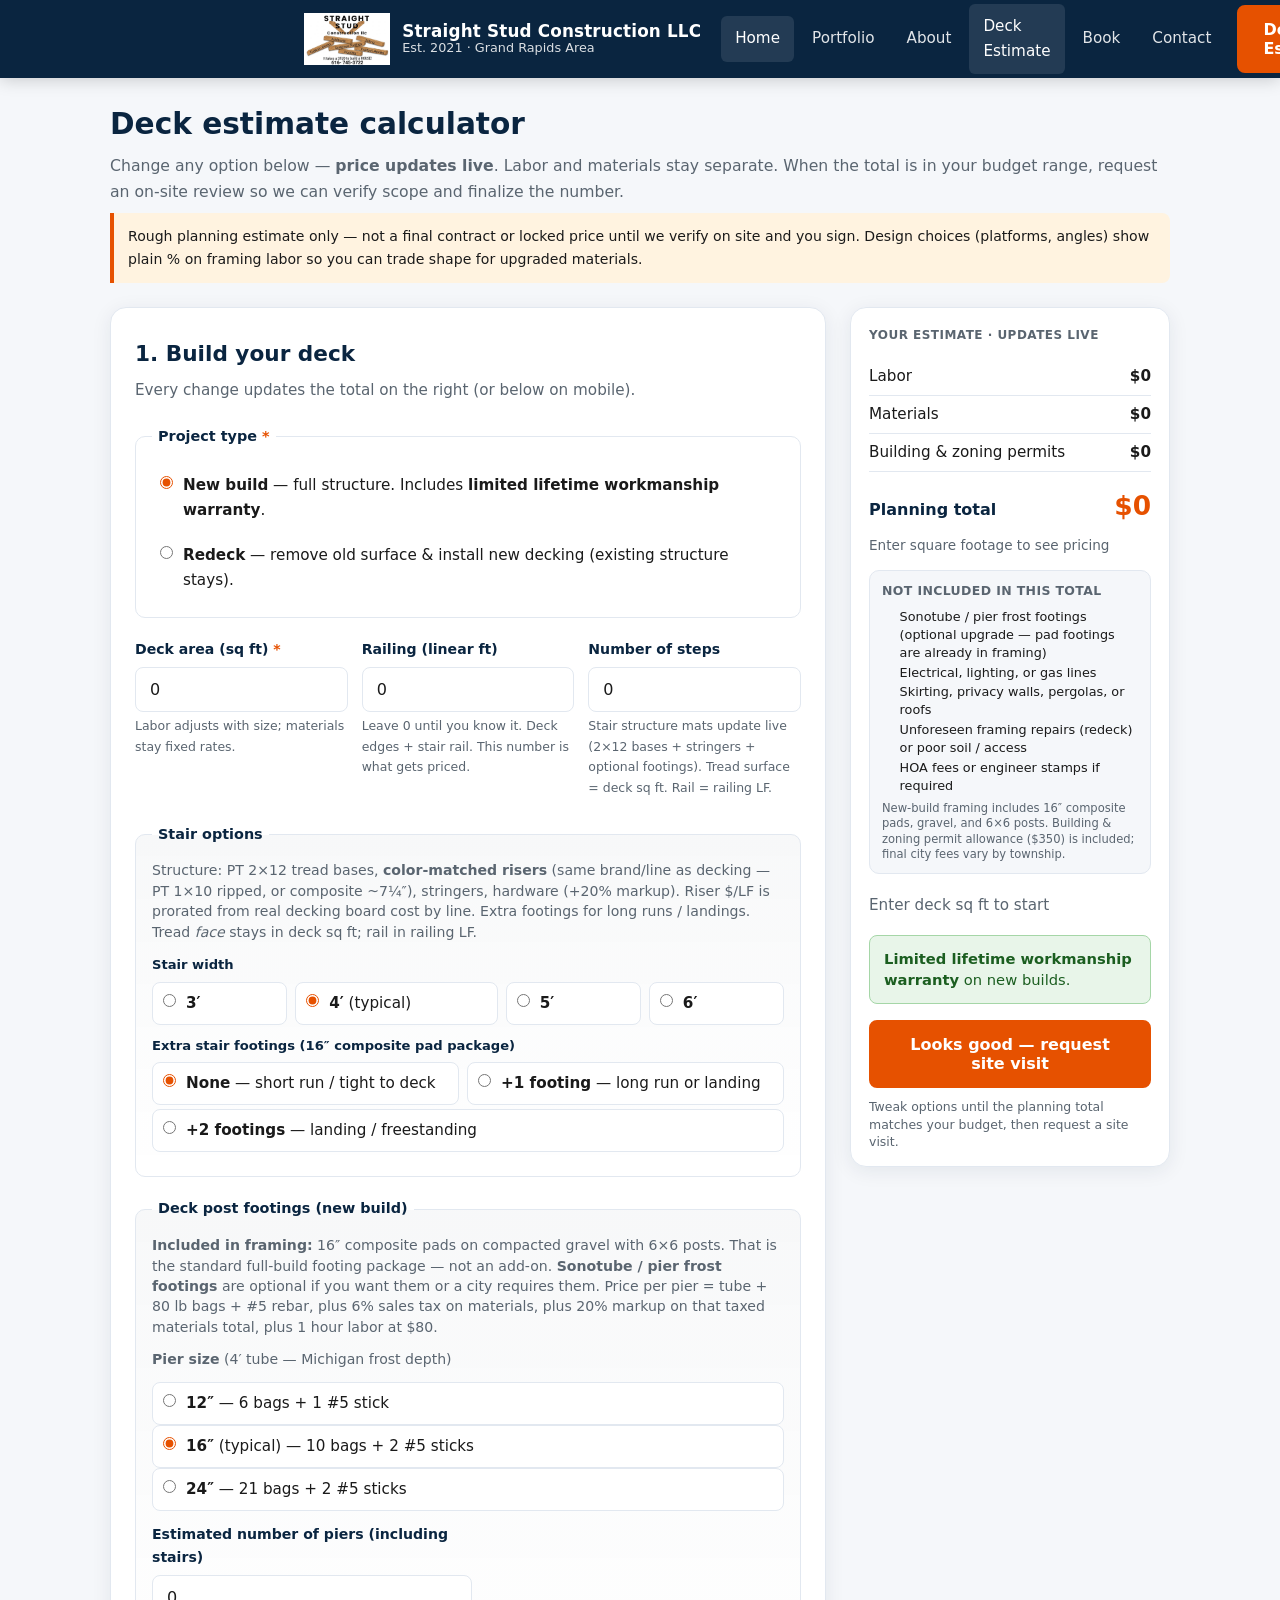
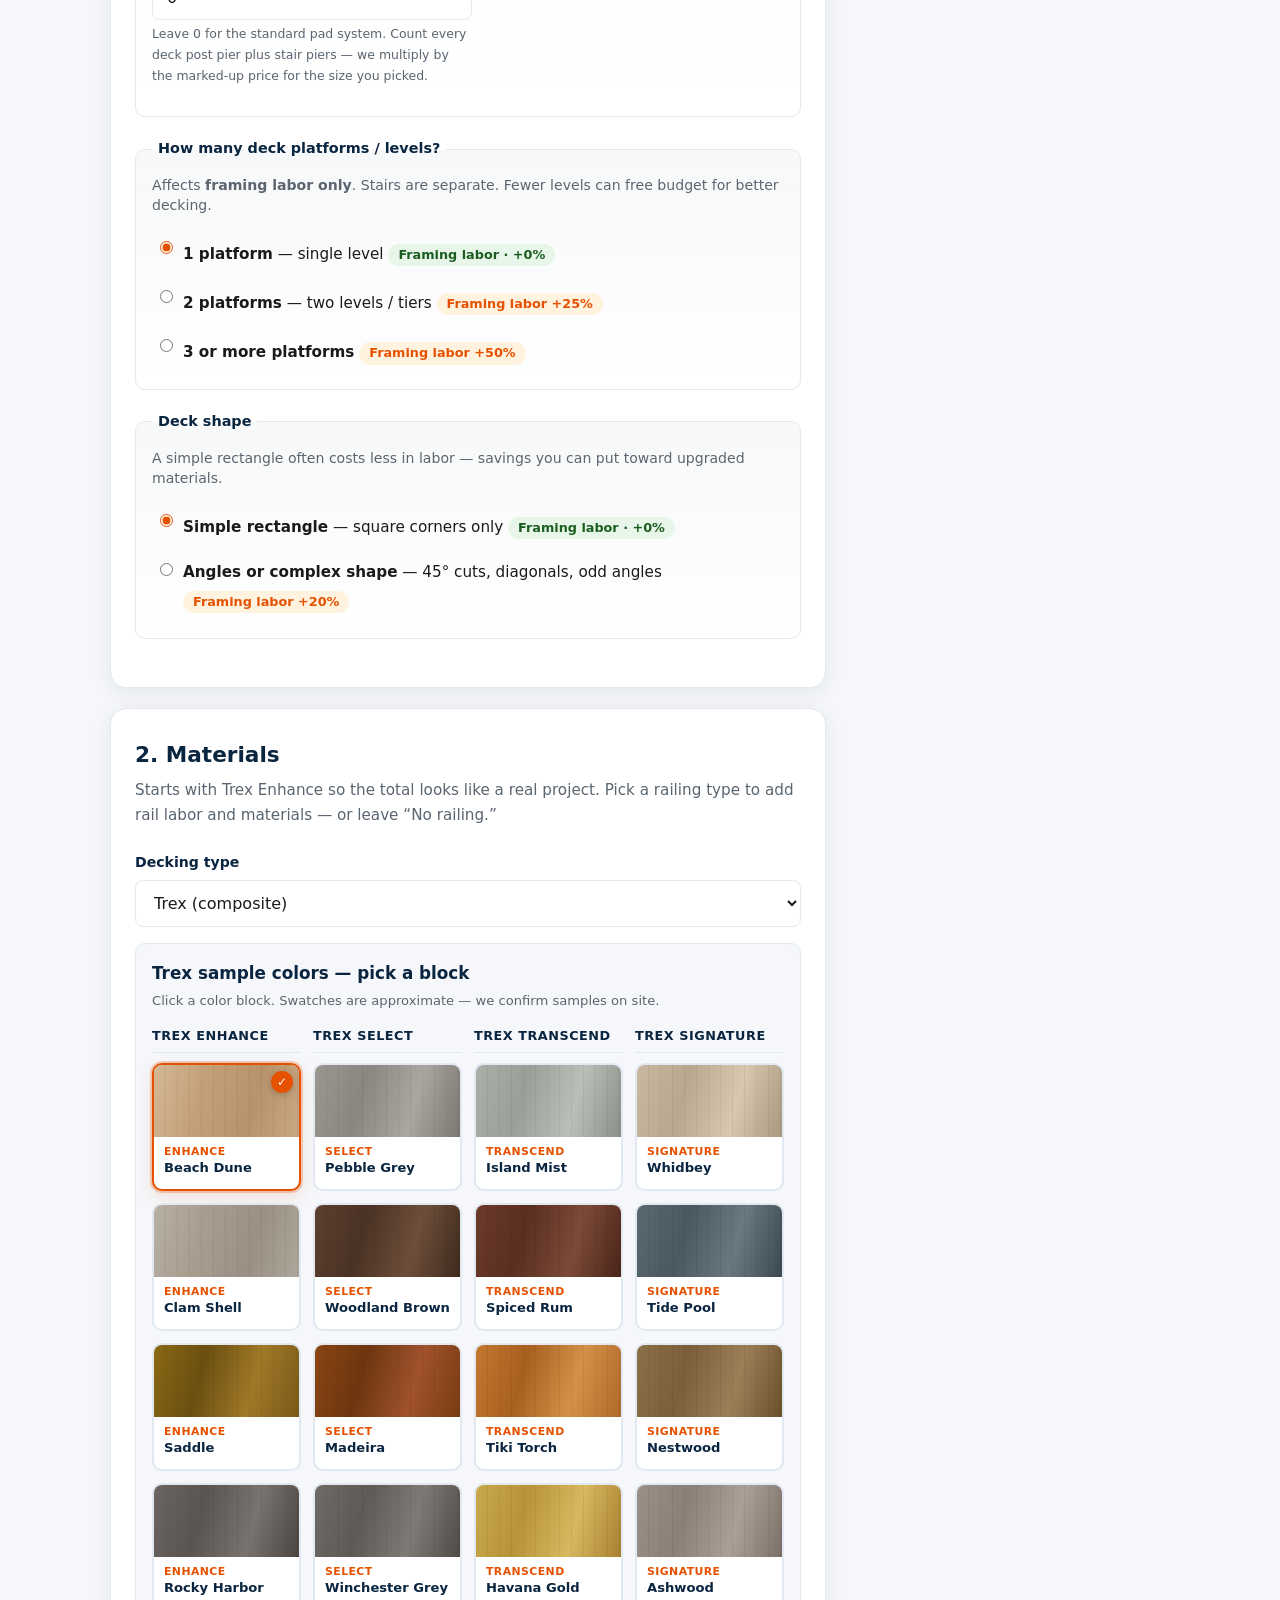
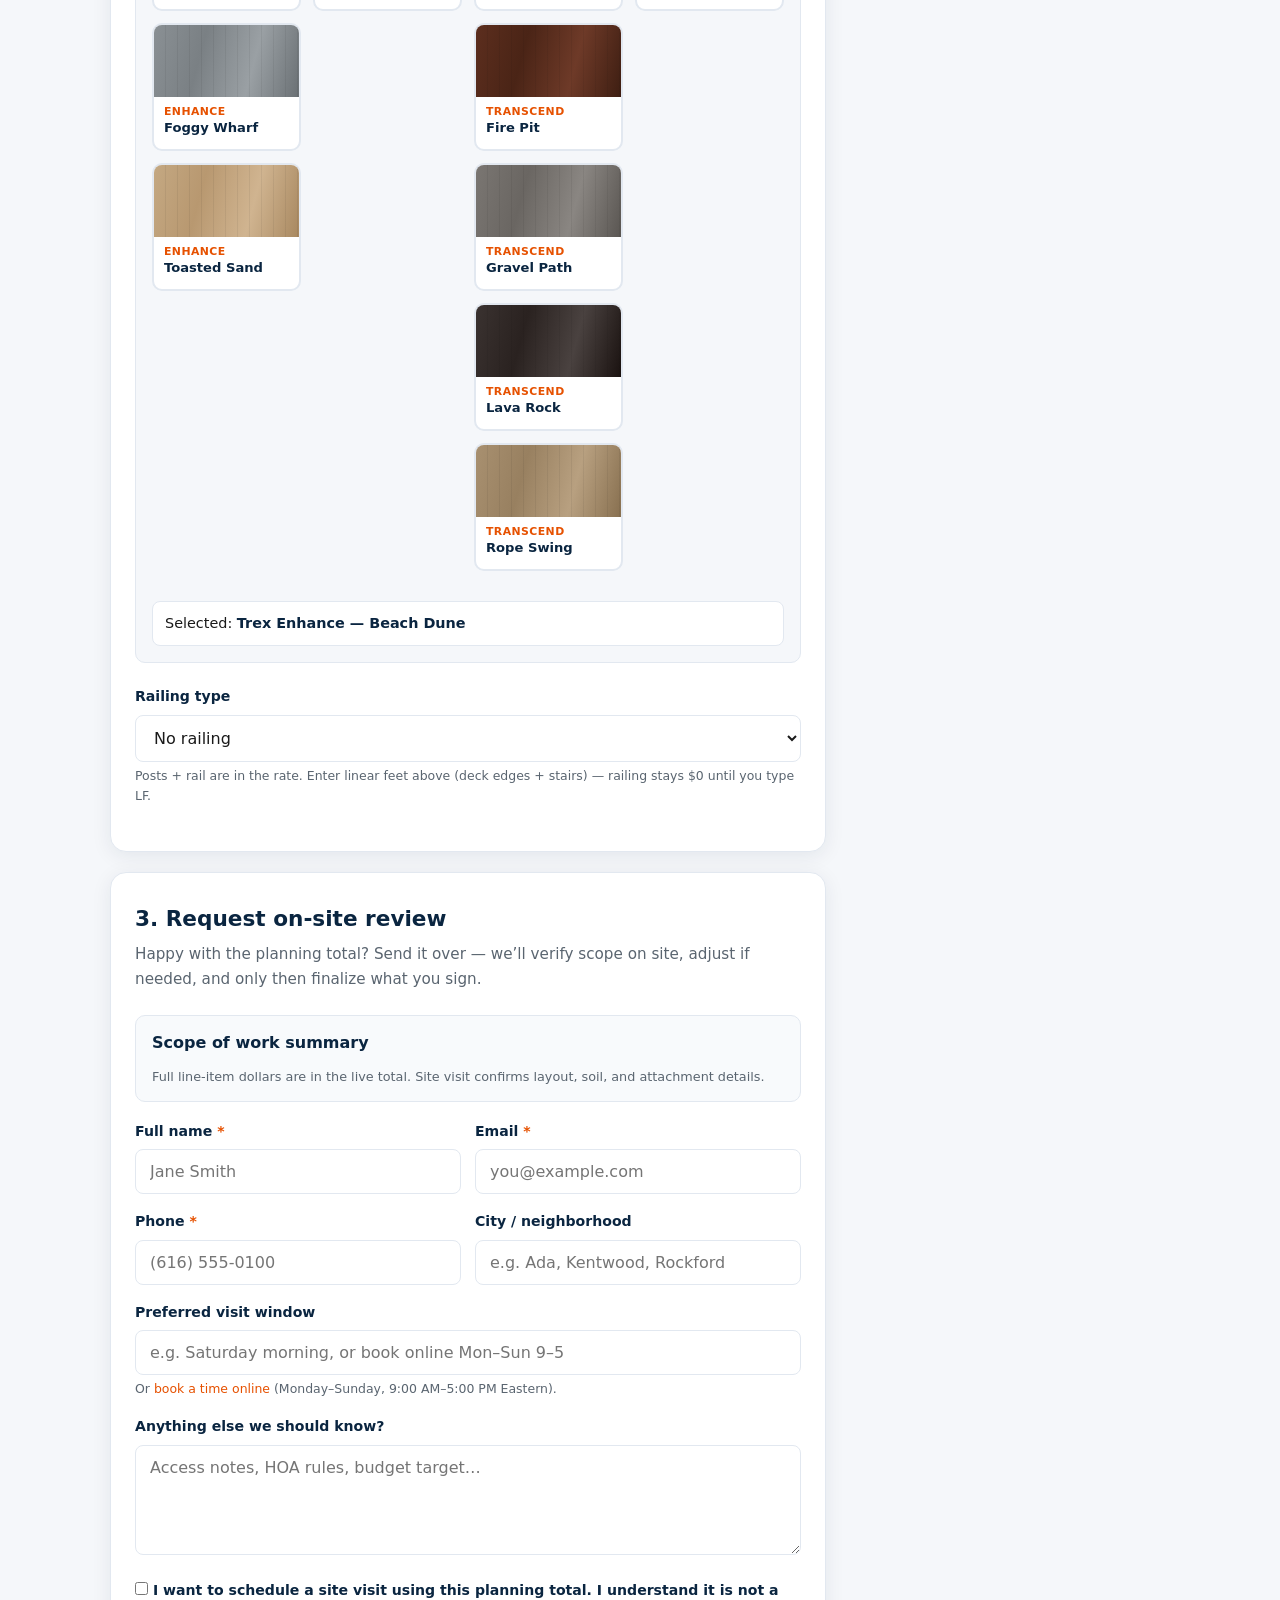
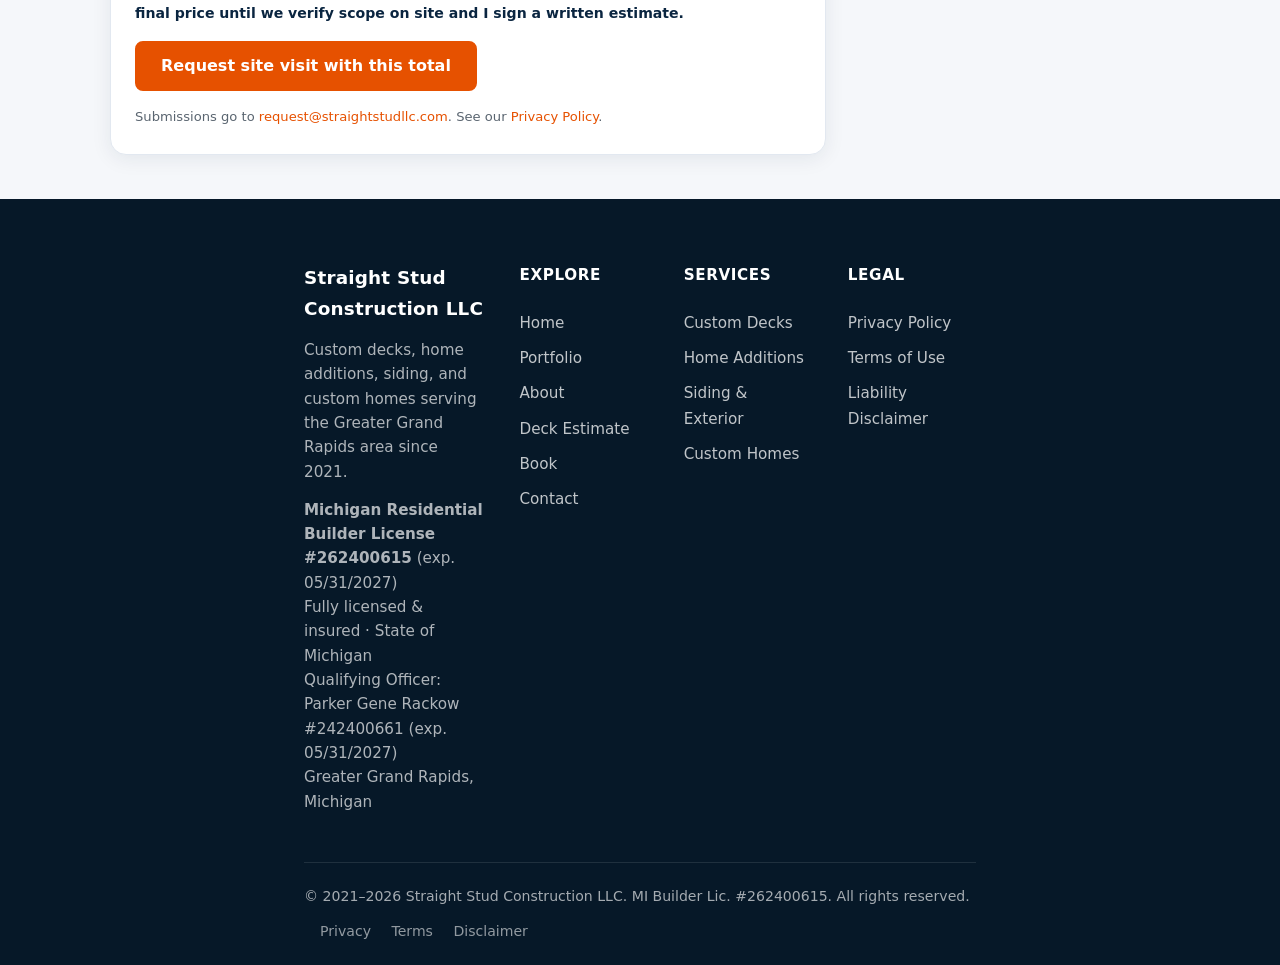
==== commit 6de007d1: "Start calculator with 0 sq ft and 0 railing LF until the user types them." ====
--- a/deck-estimate/index.html
+++ b/deck-estimate/index.html
@@ -17,7 +17,7 @@
     gtag('config', 'G-XSX8FN3QLS');
   </script>
   <script src="../js/analytics.js"></script>
-  <link rel="stylesheet" href="calculator.css?v=20260819b">
+  <link rel="stylesheet" href="calculator.css?v=20260819c">
 </head>
 <body>
   <noscript><iframe src="https://www.googletagmanager.com/ns.html?id=GTM-T583DK7D" height="0" width="0" style="display:none;visibility:hidden"></iframe></noscript>
@@ -84,13 +84,13 @@
           <div class="form-row form-row--3">
             <div class="form-group">
               <label for="deck-sqft">Deck area (sq ft) <span class="req">*</span></label>
-              <input type="number" id="deck-sqft" min="1" max="20000" step="1" placeholder="e.g. 320" inputmode="numeric" value="300">
+              <input type="number" id="deck-sqft" min="0" max="20000" step="1" placeholder="e.g. 320" inputmode="numeric" value="0">
               <span class="hint">Labor adjusts with size; materials stay fixed rates.</span>
             </div>
             <div class="form-group">
               <label for="railing-lf">Railing (linear ft)</label>
               <input type="number" id="railing-lf" min="0" max="5000" step="1" placeholder="e.g. 48" inputmode="numeric" value="0">
-              <span class="hint" id="railing-lf-hint">Deck edges + stair rail. Pick a railing type below — this number is what gets priced.</span>
+              <span class="hint" id="railing-lf-hint">Leave 0 until you know it. Deck edges + stair rail. This number is what gets priced.</span>
             </div>
             <div class="form-group">
               <label for="num-steps">Number of steps</label>
@@ -281,7 +281,7 @@
               <option value="cable">Cable rail system</option>
               <option value="glass">Glass rail</option>
             </select>
-            <span class="hint">Posts + rail are in the rate. Enter linear feet above (deck edges + stairs) or we fill a square-deck estimate when you pick a system.</span>
+            <span class="hint">Posts + rail are in the rate. Enter linear feet above (deck edges + stairs) — railing stays $0 until you type LF.</span>
           </div>
 
           <div id="cable-post-options" class="choice-block choice-block--rail-sub" hidden>
@@ -564,6 +564,6 @@
   </footer>
 
   <script src="../js/main.js" defer></script>
-  <script src="calculator.js?v=20260819b" defer></script>
+  <script src="calculator.js?v=20260819c" defer></script>
 </body>
 </html>
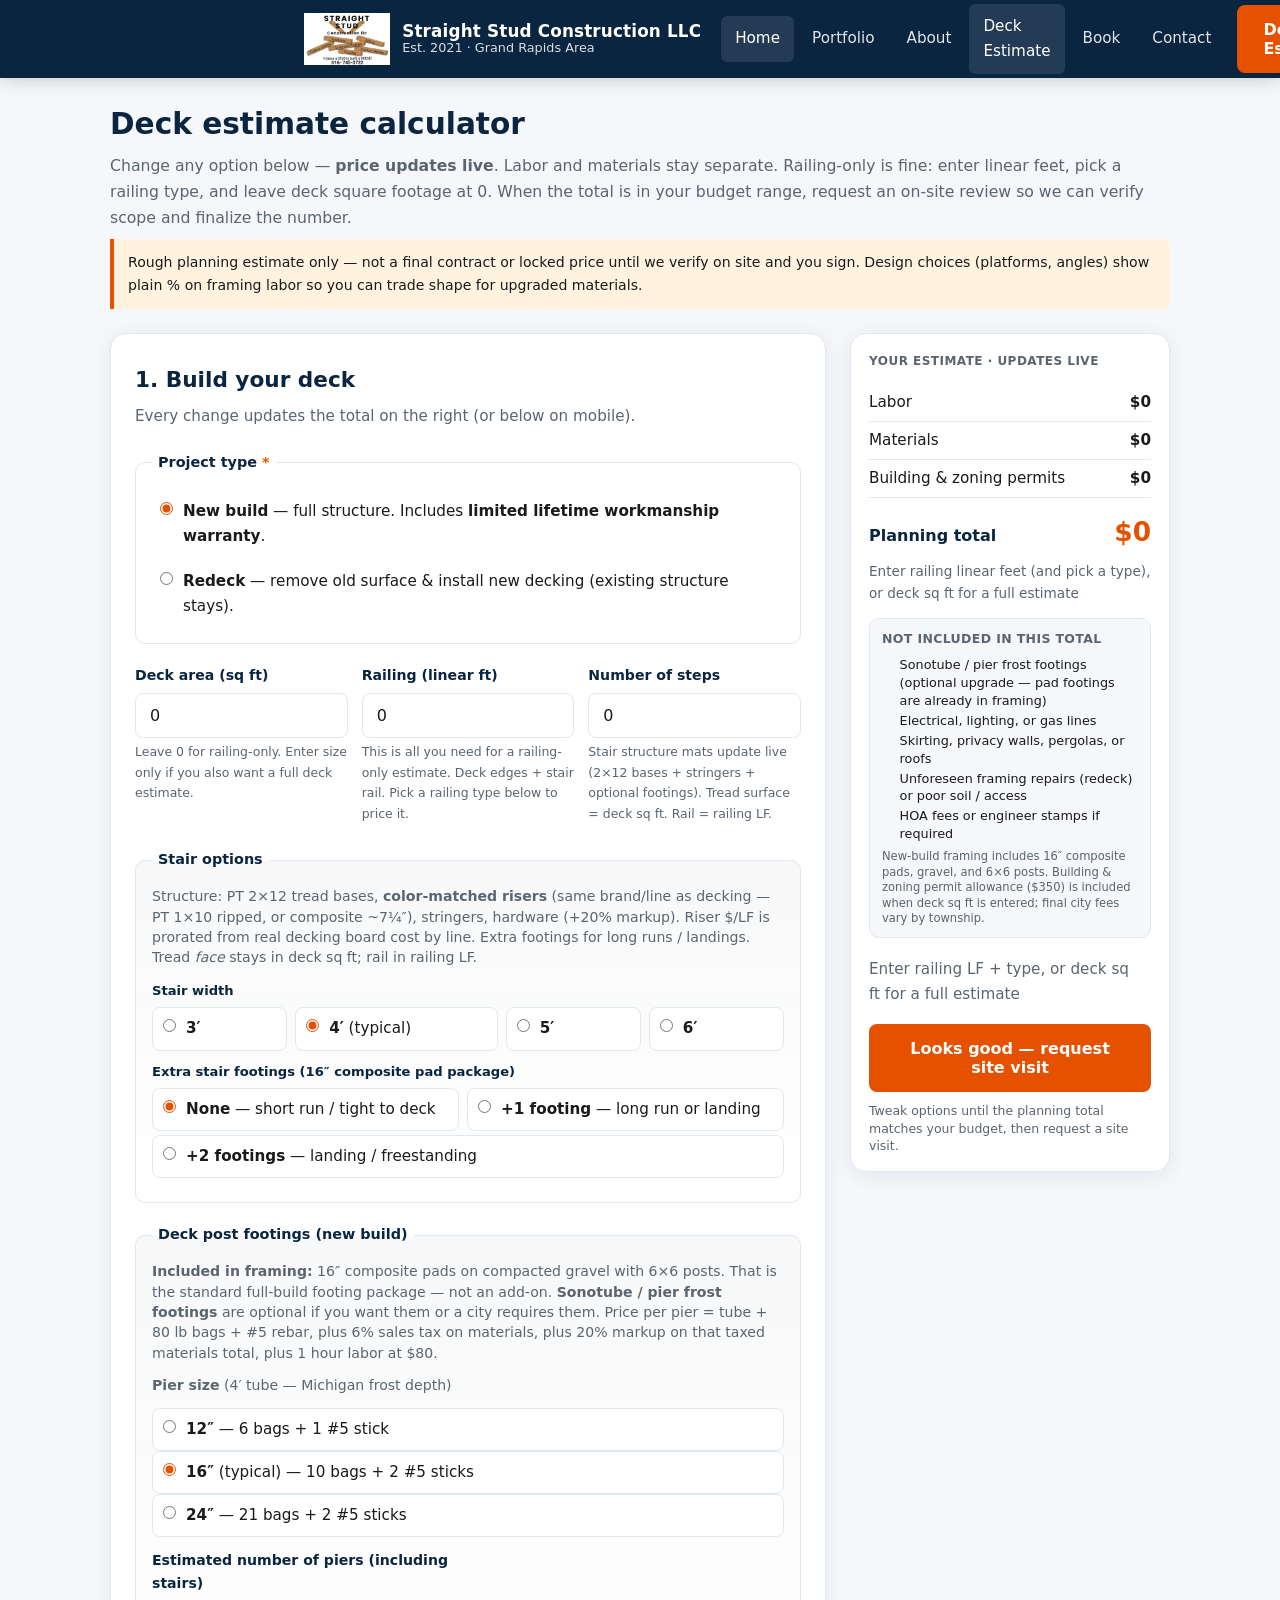
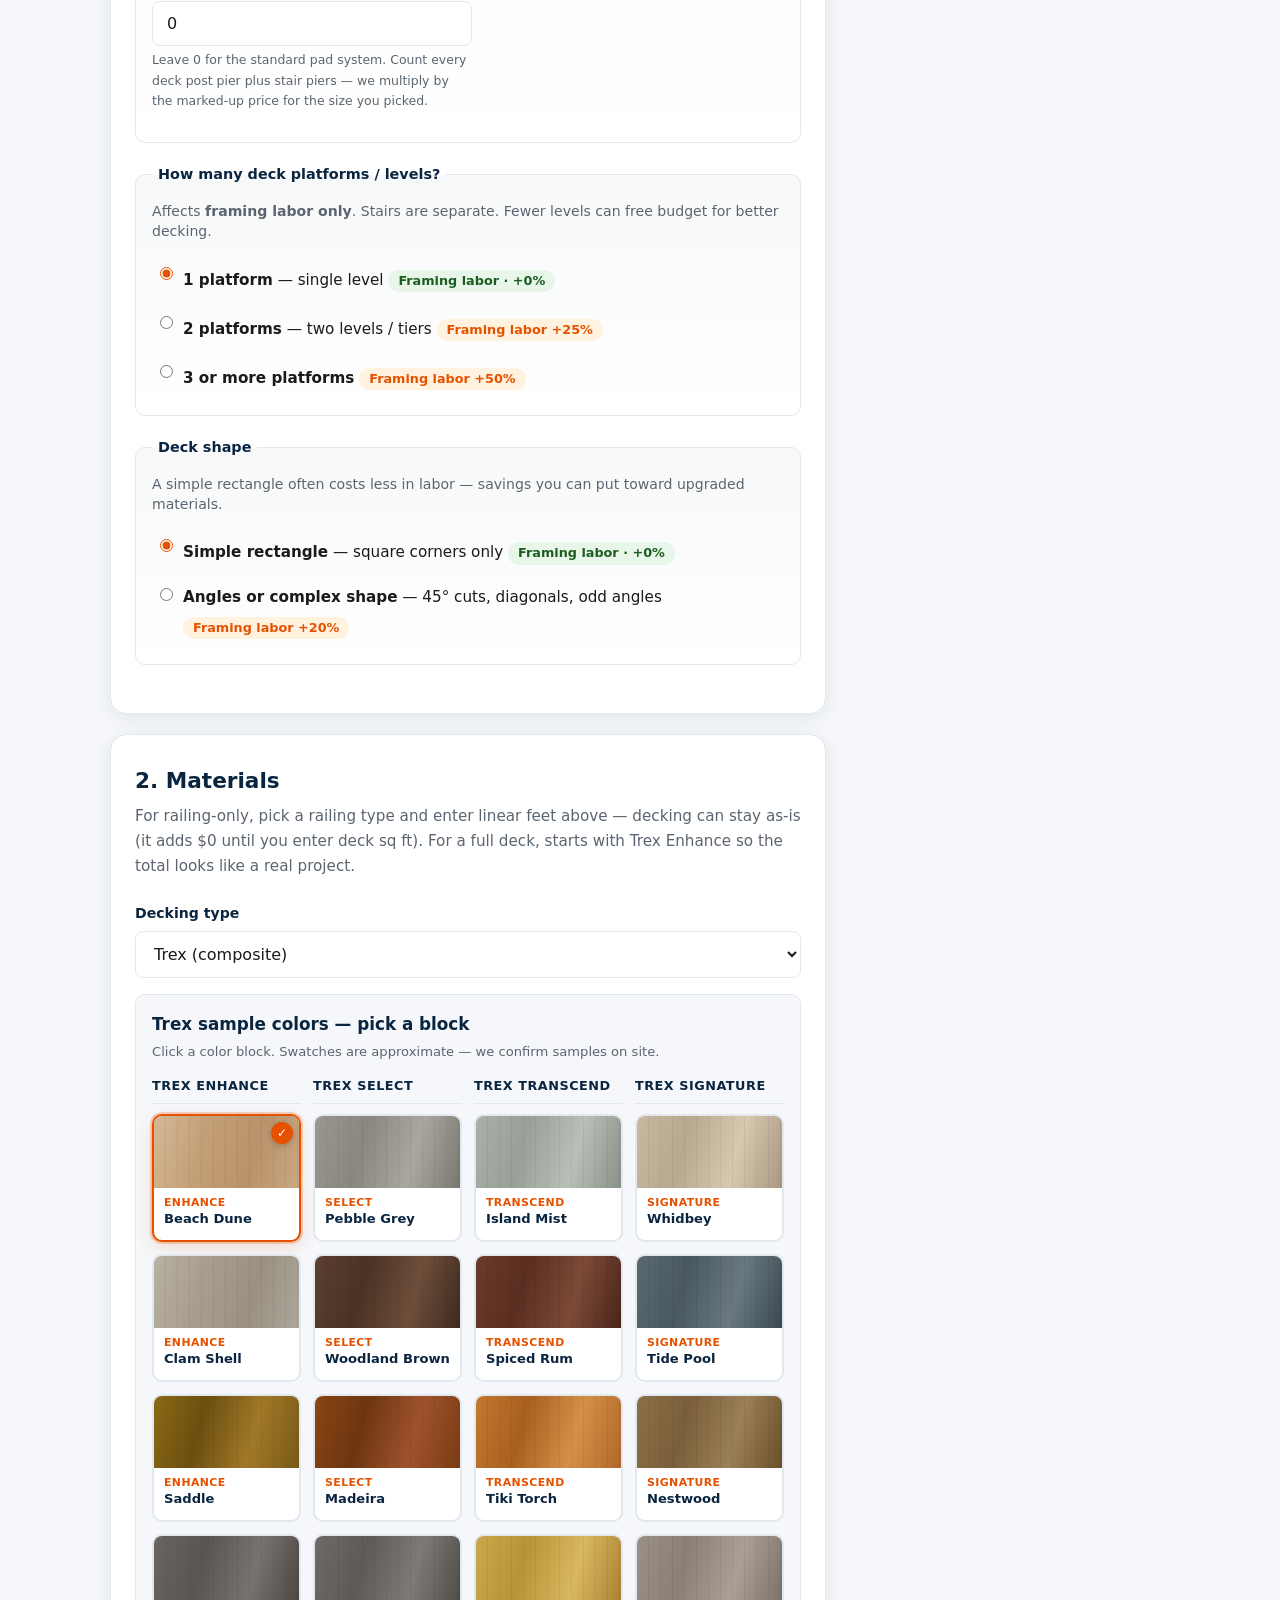
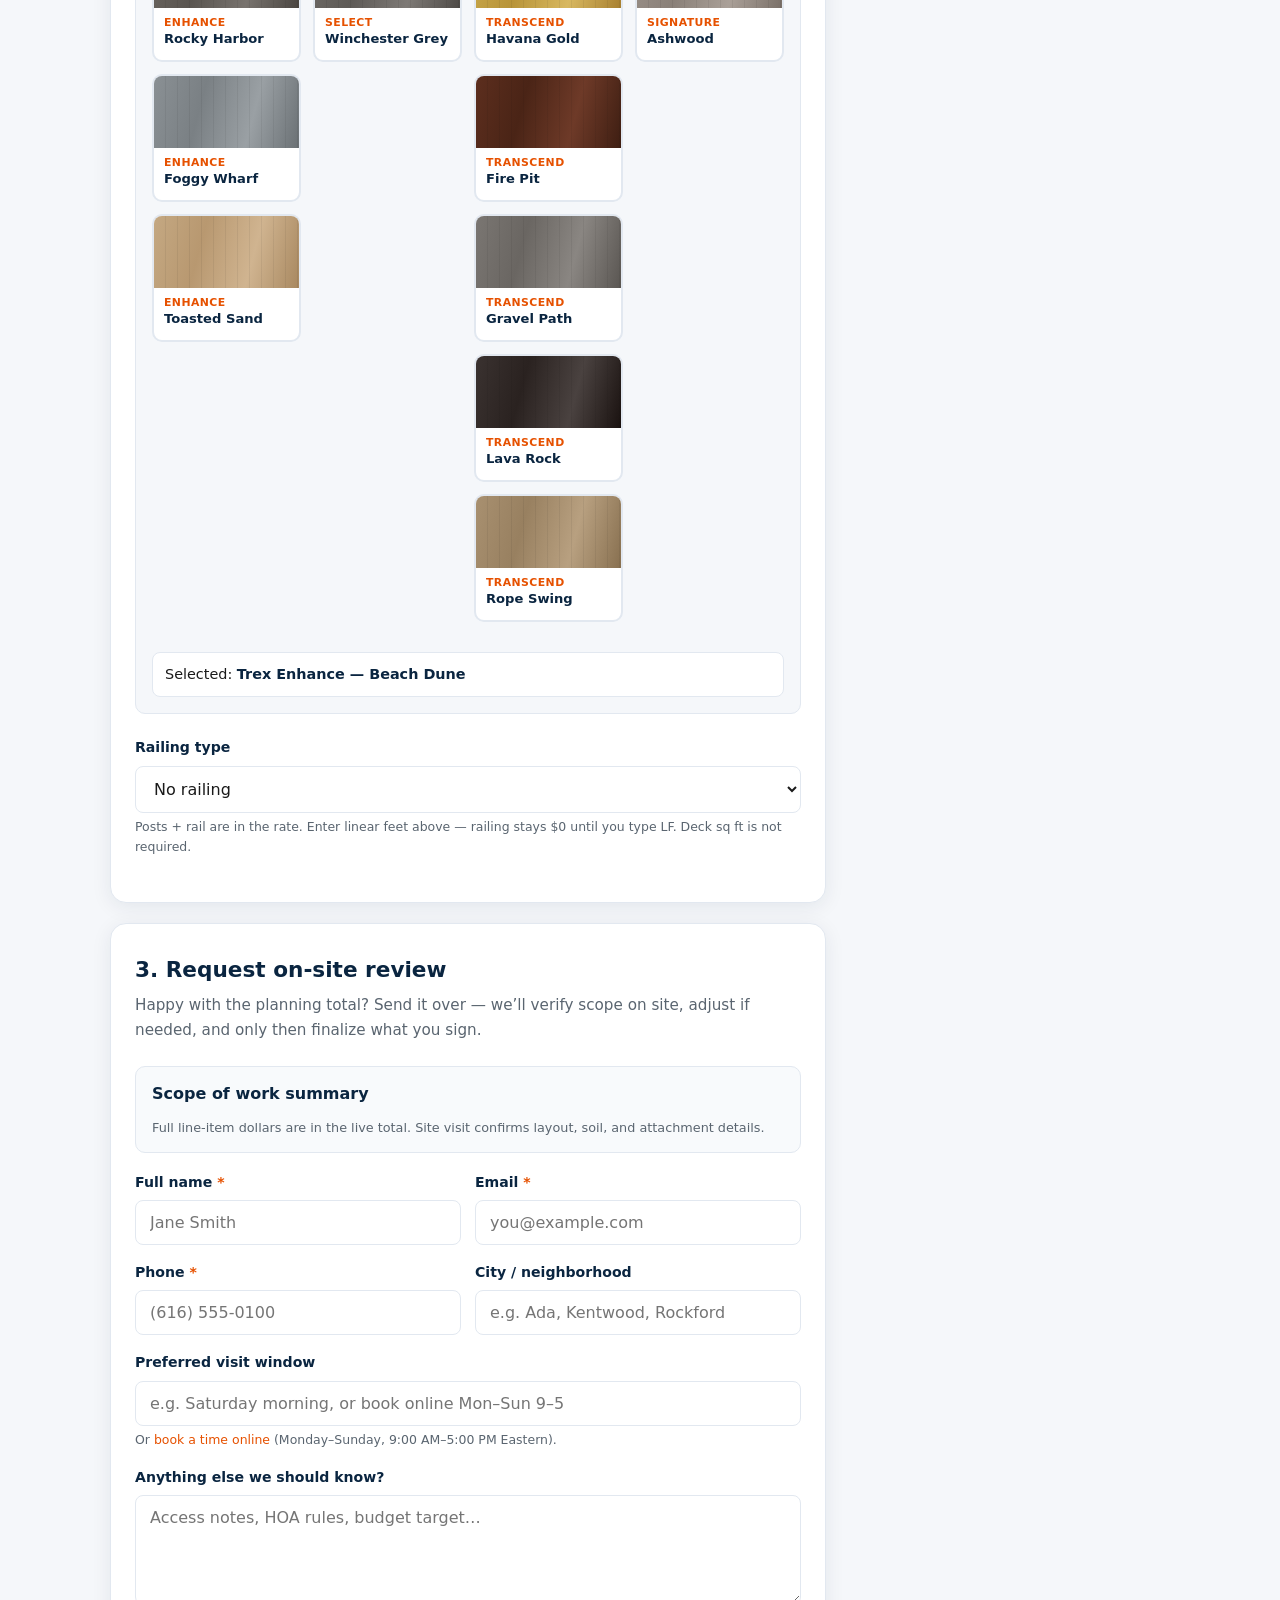
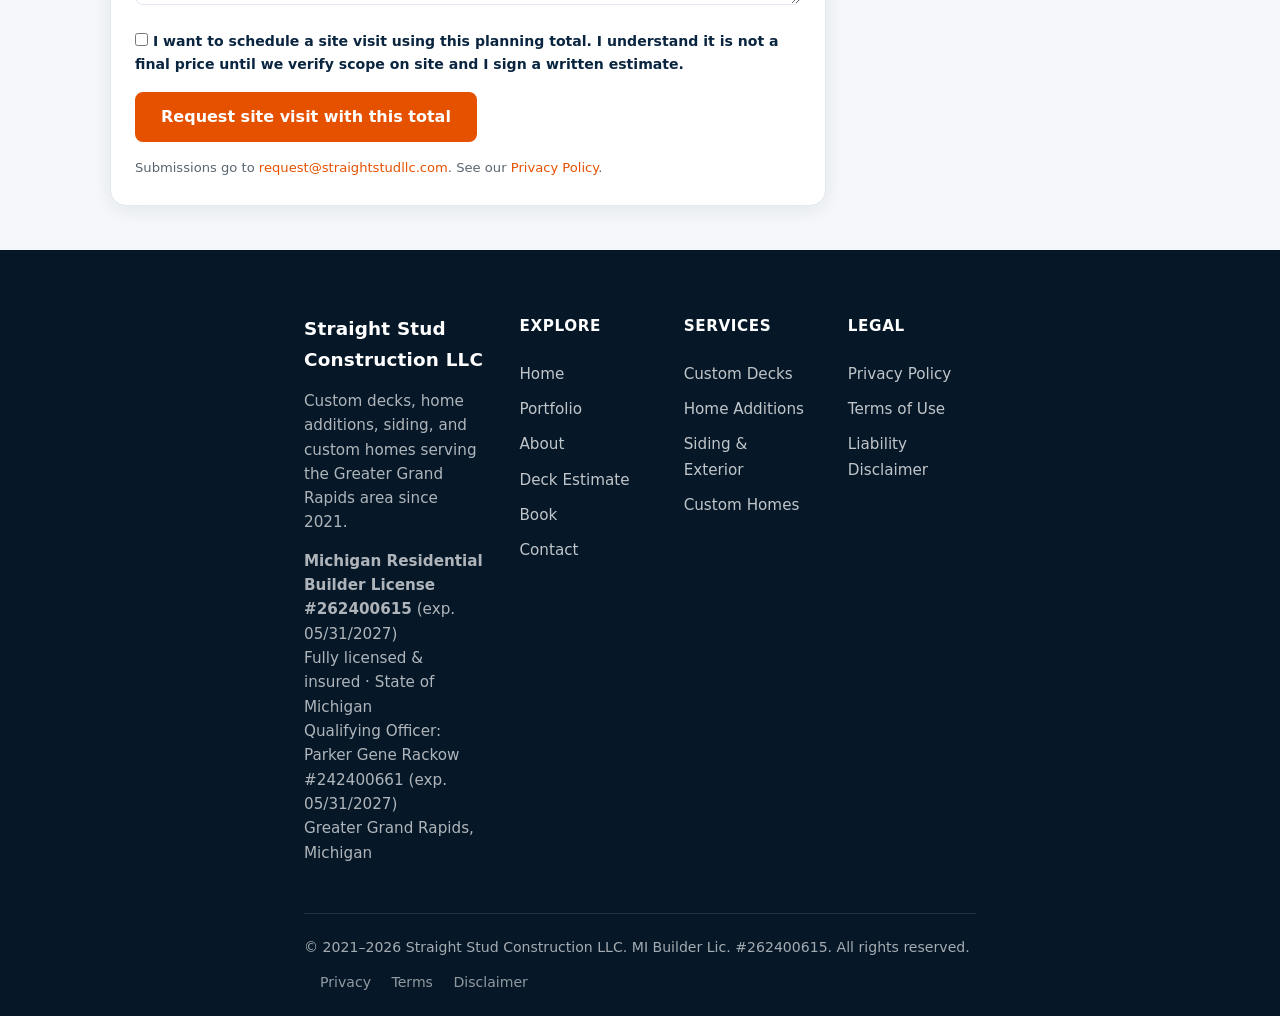
==== commit e950b165: "Allow railing-only estimates without deck square footage." ====
--- a/deck-estimate/index.html
+++ b/deck-estimate/index.html
@@ -17,7 +17,7 @@
     gtag('config', 'G-XSX8FN3QLS');
   </script>
   <script src="../js/analytics.js"></script>
-  <link rel="stylesheet" href="calculator.css?v=20260819c">
+  <link rel="stylesheet" href="calculator.css?v=20260826a">
 </head>
 <body>
   <noscript><iframe src="https://www.googletagmanager.com/ns.html?id=GTM-T583DK7D" height="0" width="0" style="display:none;visibility:hidden"></iframe></noscript>
@@ -52,8 +52,10 @@
       <h1>Deck estimate calculator</h1>
       <p>
         Change any option below — <strong>price updates live</strong>.
-        Labor and materials stay separate. When the total is in your budget range,
-        request an on-site review so we can verify scope and finalize the number.
+        Labor and materials stay separate. Railing-only is fine: enter linear feet,
+        pick a railing type, and leave deck square footage at 0.
+        When the total is in your budget range, request an on-site review so we can
+        verify scope and finalize the number.
       </p>
       <p class="disclaimer">
         Rough planning estimate only — not a final contract or locked price until we verify on site and you sign.
@@ -83,14 +85,14 @@
 
           <div class="form-row form-row--3">
             <div class="form-group">
-              <label for="deck-sqft">Deck area (sq ft) <span class="req">*</span></label>
+              <label for="deck-sqft">Deck area (sq ft)</label>
               <input type="number" id="deck-sqft" min="0" max="20000" step="1" placeholder="e.g. 320" inputmode="numeric" value="0">
-              <span class="hint">Labor adjusts with size; materials stay fixed rates.</span>
+              <span class="hint">Leave 0 for railing-only. Enter size only if you also want a full deck estimate.</span>
             </div>
             <div class="form-group">
               <label for="railing-lf">Railing (linear ft)</label>
               <input type="number" id="railing-lf" min="0" max="5000" step="1" placeholder="e.g. 48" inputmode="numeric" value="0">
-              <span class="hint" id="railing-lf-hint">Leave 0 until you know it. Deck edges + stair rail. This number is what gets priced.</span>
+              <span class="hint" id="railing-lf-hint">This is all you need for a railing-only estimate. Deck edges + stair rail. Pick a railing type below to price it.</span>
             </div>
             <div class="form-group">
               <label for="num-steps">Number of steps</label>
@@ -224,8 +226,8 @@
         <section class="card" id="section-materials" aria-labelledby="mat-title">
           <h2 id="mat-title">2. Materials</h2>
           <p class="panel-lead">
-            Starts with Trex Enhance so the total looks like a real project.
-            Pick a railing type to add rail labor and materials — or leave “No railing.”
+            For railing-only, pick a railing type and enter linear feet above — decking can stay as-is (it adds $0 until you enter deck sq ft).
+            For a full deck, starts with Trex Enhance so the total looks like a real project.
           </p>
 
           <div class="form-group">
@@ -281,7 +283,7 @@
               <option value="cable">Cable rail system</option>
               <option value="glass">Glass rail</option>
             </select>
-            <span class="hint">Posts + rail are in the rate. Enter linear feet above (deck edges + stairs) — railing stays $0 until you type LF.</span>
+            <span class="hint">Posts + rail are in the rate. Enter linear feet above — railing stays $0 until you type LF. Deck sq ft is not required.</span>
           </div>
 
           <div id="cable-post-options" class="choice-block choice-block--rail-sub" hidden>
@@ -493,8 +495,8 @@
               <li>Unforeseen framing repairs (redeck) or poor soil / access</li>
               <li>HOA fees or engineer stamps if required</li>
             </ul>
-            <p class="live-exclusions__fine">
-              New-build framing includes 16″ composite pads, gravel, and 6×6 posts. Building &amp; zoning permit allowance ($350) is included; final city fees vary by township.
+            <p class="live-exclusions__fine" id="live-exclusions-fine">
+              Railing-only: leave deck sq ft at 0. Full new-build framing includes 16″ composite pads, gravel, and 6×6 posts. Building &amp; zoning permit allowance ($350) is added only when deck sq ft is entered; final city fees vary by township.
             </p>
           </div>
 
@@ -564,6 +566,6 @@
   </footer>
 
   <script src="../js/main.js" defer></script>
-  <script src="calculator.js?v=20260819c" defer></script>
+  <script src="calculator.js?v=20260826a" defer></script>
 </body>
 </html>
--- a/css/styles.css
+++ b/css/styles.css
@@ -450,6 +450,17 @@
   color: var(--text-muted);
   font-size: 0.98rem;
 }
+.service-card__cta {
+  margin-top: 16px;
+}
+.service-card__cta a {
+  font-weight: 600;
+  color: var(--accent);
+  text-decoration: none;
+}
+.service-card__cta a:hover {
+  text-decoration: underline;
+}
 
 /* ---------- Portfolio ---------- */
 .portfolio-filters {
@@ -787,6 +798,14 @@
 
 .cta-banner .btn--primary {
   box-shadow: 0 6px 24px rgba(230, 81, 0, 0.4);
+}
+.cta-banner .hero__actions {
+  justify-content: center;
+}
+.cta-banner .btn--secondary {
+  background: transparent;
+  color: #fff;
+  border: 1px solid rgba(255, 255, 255, 0.65);
 }
 
 /* ---------- Contact ---------- */
